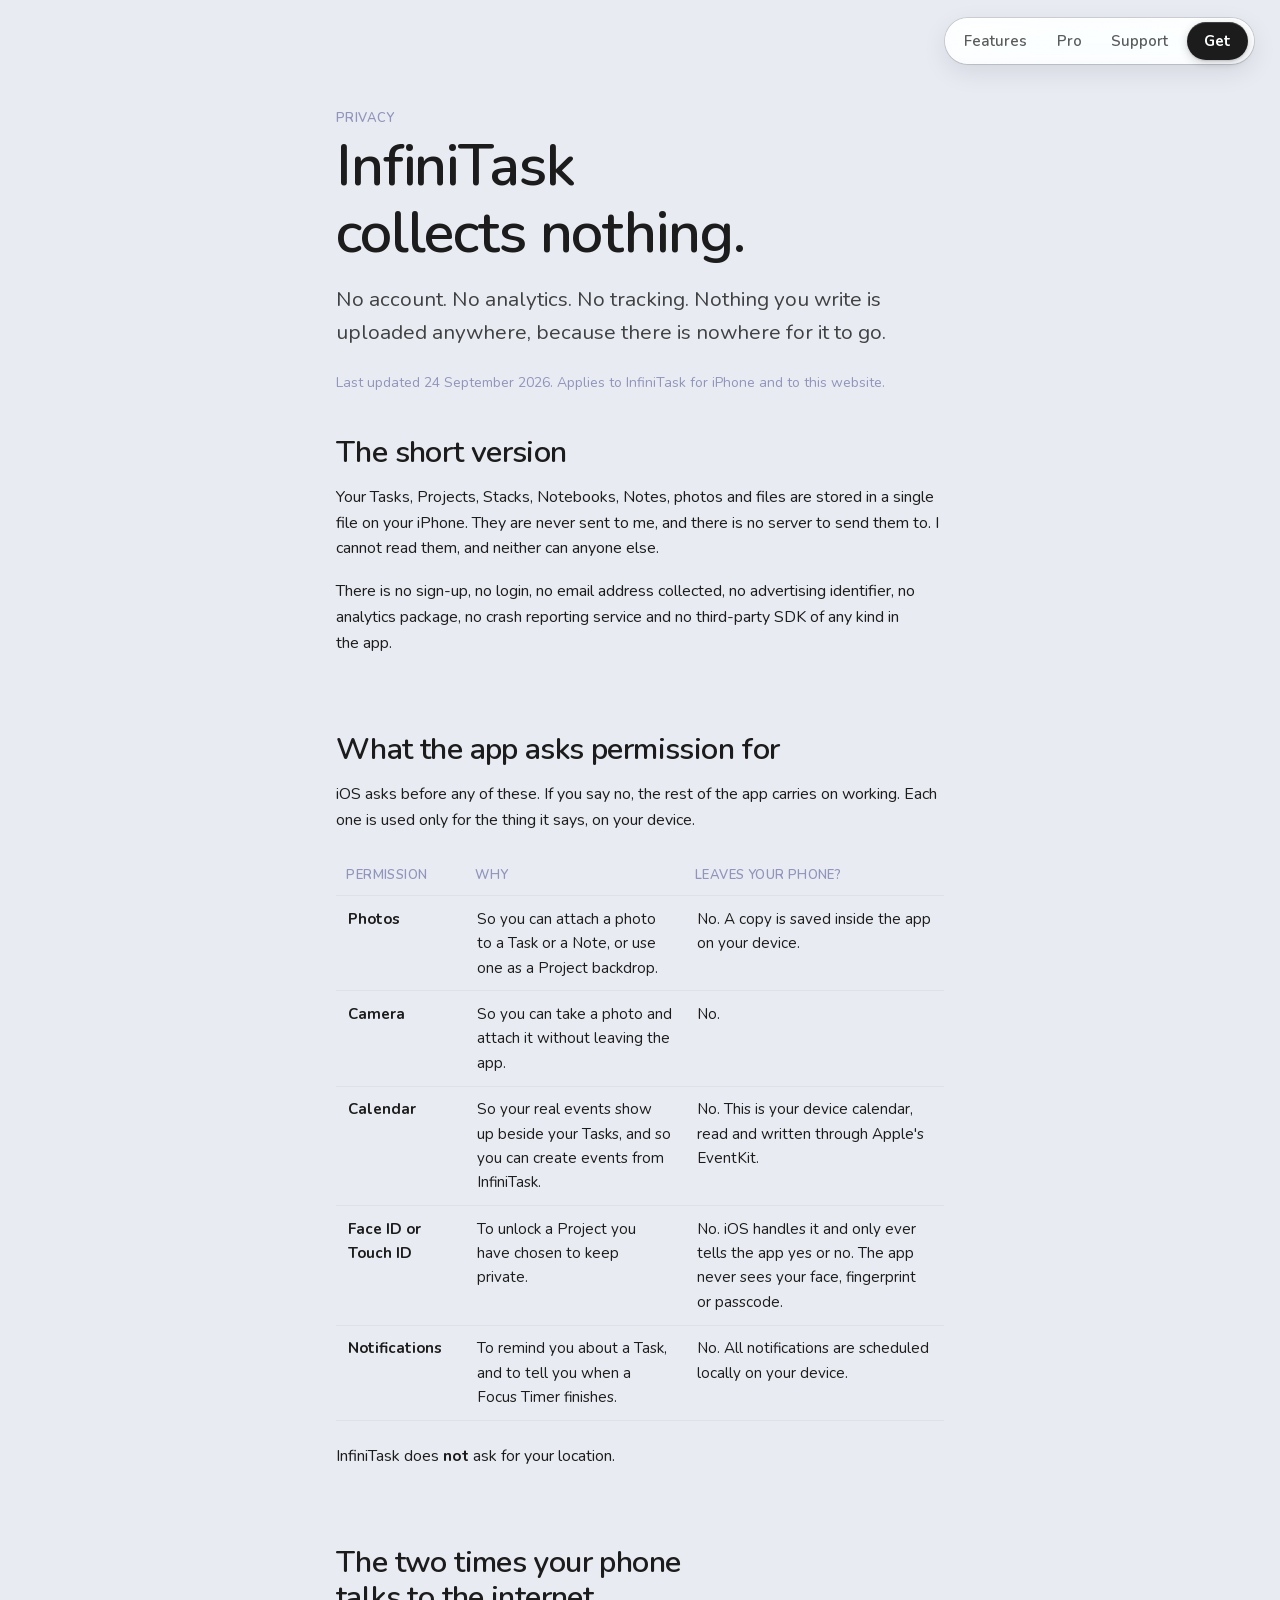
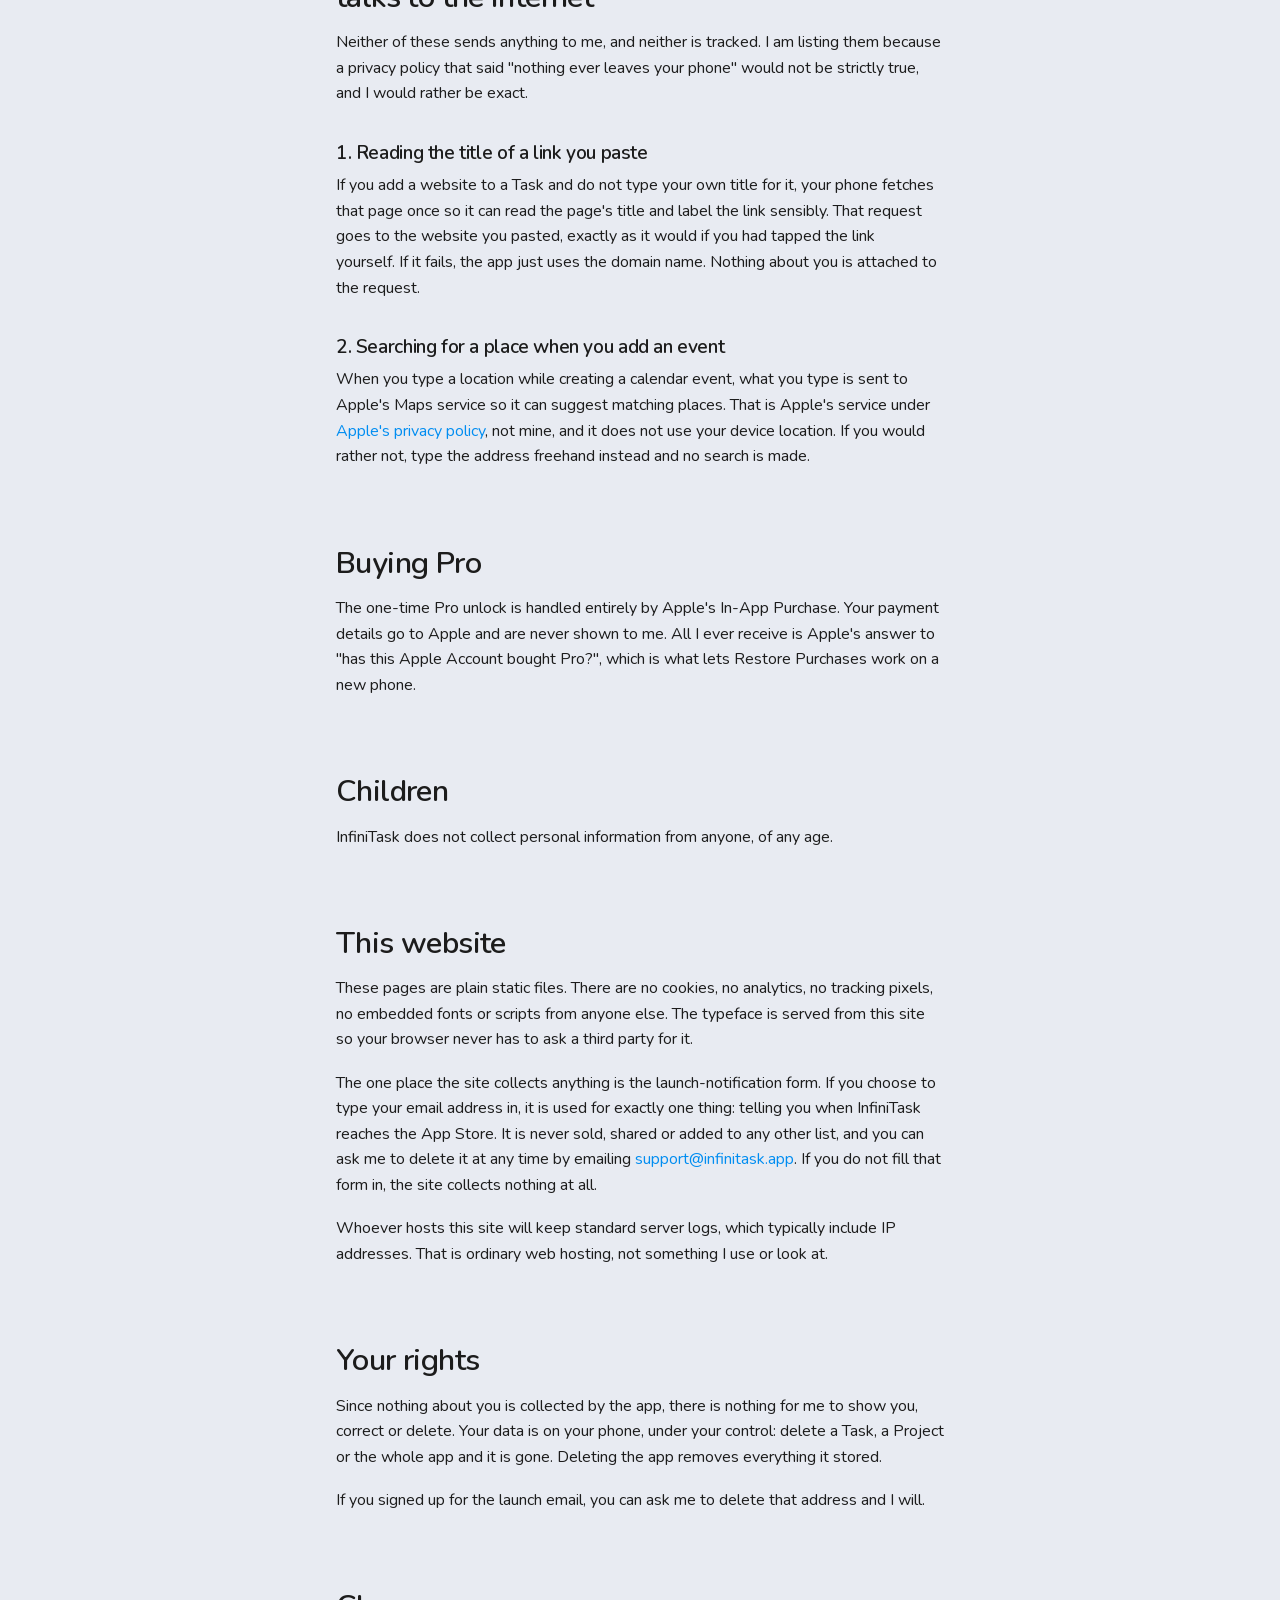
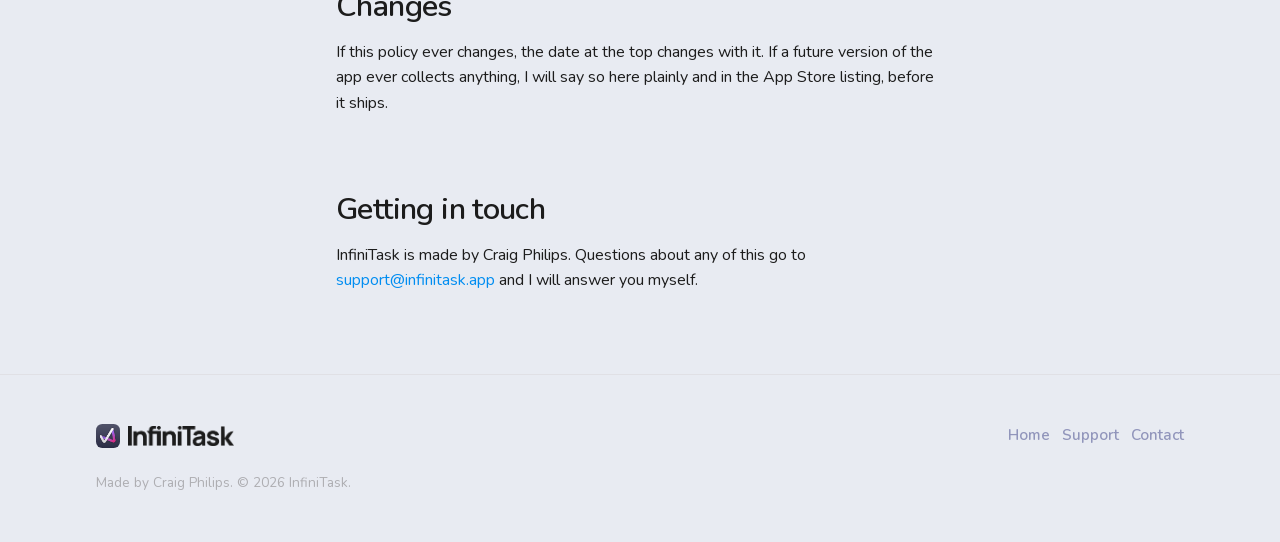
==== privacy.html @ 2109e143 "Feature phones: fire the entrance on the phone, not the row Craig reported Triage and Write not anim" ====
<!DOCTYPE html>
<html lang="en-GB">
<head>
<meta charset="utf-8">
<meta name="viewport" content="width=device-width, initial-scale=1">
<title>InfiniTask Privacy Policy</title>
<meta name="description" content="InfiniTask collects nothing. No account, no analytics, no tracking. Everything you write stays on your device.">
<link rel="icon" href="img/icon/favicon-32.png" sizes="32x32">
<link rel="apple-touch-icon" href="img/icon/apple-touch-icon.png">
<meta name="theme-color" content="#9A61ED">
<script>document.documentElement.className += ' js';</script>
<link rel="stylesheet" href="css/site.css?v=20260929195133">
</head>
<body>

<div class="veil" aria-hidden="true"><i></i><i></i><i></i><i></i><i></i><i></i></div>

<header class="nav" id="nav">
  <nav class="nav__links nav__pill" aria-label="Main">
    <a href="index.html#features">Features</a>
    <a href="index.html#pro">Pro</a>
    <a href="support.html">Support</a>
      <a class="nav__cta" href="index.html#get">Get</a>
  </nav>
</header>

<main>
  <section class="page-head">
    <div class="wrap wrap--reading">
      <p class="section-label">Privacy</p>
      <h1>InfiniTask collects nothing.</h1>
      <p class="lede">No account. No analytics. No tracking. Nothing you write is uploaded anywhere, because there is nowhere for it to go.</p>
      <p class="muted small">Last updated 24 September 2026. Applies to InfiniTask for iPhone and to this website.</p>
    </div>
  </section>

  <section class="wrap wrap--reading prose" style="padding-bottom:5rem;">

    <h2>The short version</h2>
    <p>Your Tasks, Projects, Stacks, Notebooks, Notes, photos and files are stored in a single file on your iPhone. They are never sent to me, and there is no server to send them to. I cannot read them, and neither can anyone else.</p>
    <p>There is no sign-up, no login, no email address collected, no advertising identifier, no analytics package, no crash reporting service and no third-party SDK of any kind in the app.</p>

    <h2>What the app asks permission for</h2>
    <p>iOS asks before any of these. If you say no, the rest of the app carries on working. Each one is used only for the thing it says, on your device.</p>

    <table>
      <thead>
        <tr><th scope="col">Permission</th><th scope="col">Why</th><th scope="col">Leaves your phone?</th></tr>
      </thead>
      <tbody>
        <tr>
          <td><strong>Photos</strong></td>
          <td>So you can attach a photo to a Task or a Note, or use one as a Project backdrop.</td>
          <td>No. A copy is saved inside the app on your device.</td>
        </tr>
        <tr>
          <td><strong>Camera</strong></td>
          <td>So you can take a photo and attach it without leaving the app.</td>
          <td>No.</td>
        </tr>
        <tr>
          <td><strong>Calendar</strong></td>
          <td>So your real events show up beside your Tasks, and so you can create events from InfiniTask.</td>
          <td>No. This is your device calendar, read and written through Apple's EventKit.</td>
        </tr>
        <tr>
          <td><strong>Face ID or Touch ID</strong></td>
          <td>To unlock a Project you have chosen to keep private.</td>
          <td>No. iOS handles it and only ever tells the app yes or no. The app never sees your face, fingerprint or passcode.</td>
        </tr>
        <tr>
          <td><strong>Notifications</strong></td>
          <td>To remind you about a Task, and to tell you when a Focus Timer finishes.</td>
          <td>No. All notifications are scheduled locally on your device.</td>
        </tr>
      </tbody>
    </table>

    <p>InfiniTask does <strong>not</strong> ask for your location.</p>

    <h2>The two times your phone talks to the internet</h2>
    <p>Neither of these sends anything to me, and neither is tracked. I am listing them because a privacy policy that said "nothing ever leaves your phone" would not be strictly true, and I would rather be exact.</p>

    <h3>1. Reading the title of a link you paste</h3>
    <p>If you add a website to a Task and do not type your own title for it, your phone fetches that page once so it can read the page's title and label the link sensibly. That request goes to the website you pasted, exactly as it would if you had tapped the link yourself. If it fails, the app just uses the domain name. Nothing about you is attached to the request.</p>

    <h3>2. Searching for a place when you add an event</h3>
    <p>When you type a location while creating a calendar event, what you type is sent to Apple's Maps service so it can suggest matching places. That is Apple's service under <a href="https://www.apple.com/legal/privacy/" rel="noopener">Apple's privacy policy</a>, not mine, and it does not use your device location. If you would rather not, type the address freehand instead and no search is made.</p>

    <h2>Buying Pro</h2>
    <p>The one-time Pro unlock is handled entirely by Apple's In-App Purchase. Your payment details go to Apple and are never shown to me. All I ever receive is Apple's answer to "has this Apple Account bought Pro?", which is what lets Restore Purchases work on a new phone.</p>

    <h2>Children</h2>
    <p>InfiniTask does not collect personal information from anyone, of any age.</p>

    <h2>This website</h2>
    <p>These pages are plain static files. There are no cookies, no analytics, no tracking pixels, no embedded fonts or scripts from anyone else. The typeface is served from this site so your browser never has to ask a third party for it.</p>
    <p>The one place the site collects anything is the launch-notification form. If you choose to type your email address in, it is used for exactly one thing: telling you when InfiniTask reaches the App Store. It is never sold, shared or added to any other list, and you can ask me to delete it at any time by emailing <a href="mailto:support@infinitask.app">support@infinitask.app</a>. If you do not fill that form in, the site collects nothing at all.</p>
    <p>Whoever hosts this site will keep standard server logs, which typically include IP addresses. That is ordinary web hosting, not something I use or look at.</p>

    <h2>Your rights</h2>
    <p>Since nothing about you is collected by the app, there is nothing for me to show you, correct or delete. Your data is on your phone, under your control: delete a Task, a Project or the whole app and it is gone. Deleting the app removes everything it stored.</p>
    <p>If you signed up for the launch email, you can ask me to delete that address and I will.</p>

    <h2>Changes</h2>
    <p>If this policy ever changes, the date at the top changes with it. If a future version of the app ever collects anything, I will say so here plainly and in the App Store listing, before it ships.</p>

    <h2>Getting in touch</h2>
    <p>InfiniTask is made by Craig Philips. Questions about any of this go to <a href="mailto:support@infinitask.app">support@infinitask.app</a> and I will answer you myself.</p>

  </section>
</main>

<footer class="footer">
  <div class="wrap wrap--wide">
    <div class="footer__row">
      <span class="footer__brand">
        <img src="img/icon/apple-touch-icon.png" alt="" width="180" height="180">
        <span>InfiniTask</span>
      </span>
      <nav aria-label="Footer">
        <a href="index.html">Home</a> &nbsp;
        <a href="support.html">Support</a> &nbsp;
        <a href="mailto:support@infinitask.app">Contact</a>
      </nav>
    </div>
    <p class="footer__legal">Made by Craig Philips. &copy; <span id="year">2026</span> InfiniTask.</p>
  </div>
</footer>

<script src="js/site.js?v=20260929195133"></script>
</body>
</html>
---- css/site.css ----
/* ==========================================================================
   InfiniTask — site stylesheet
   Tokens ported from Xcode Project InfiniTask/InfiniTask/Theme.swift.
   Do not invent values here; if the app changes, change Theme.swift first.
   ========================================================================== */

/* -------------------------------------------------- font
   Every style in the app is SF Rounded. `ui-rounded` resolves to SF Pro
   Rounded on Apple hardware (most of the audience). Nunito is the
   self-hosted fallback for Windows and Android, so the site makes no
   third-party requests at runtime. */
@font-face {
  font-family: 'Nunito';
  src: url('../fonts/nunito-latin-var.woff2') format('woff2-variations');
  font-weight: 400 800;
  font-style: normal;
  font-display: swap;
}

:root {
  --font: ui-rounded, 'SF Pro Rounded', 'Nunito', -apple-system,
          BlinkMacSystemFont, 'Segoe UI', Roboto, sans-serif;

  /* --- adaptive surfaces (Assets.xcassets *.colorset) --- */
  --app-bg: #E8EBF2;
  --card-bg: #FEFFFF;
  --card-bg-2: #F2F4F8;
  --divider: #E0E0E5;
  --text-1: #1C1C1C;
  --text-2: #9195BB;
  --text-3: #AEAEB2;
  --section-header: #6B6E8A;
  --card-grad-a: #FFFFFF;
  --card-grad-b: #FAFAFA;
  --card-stroke: rgba(0, 0, 0, .05);
  --card-stroke-solid: #FFFFFF;        /* cardSurface() light stroke */

  /* --- fixed accents (Theme.swift 88-101) --- */
  --purple: #9A61ED;
  --purple-dark: #534AB7;
  --blue: #008DF1;
  --folder-blue-top: #10D3FE;      /* FolderColor.blue gradientTop */
  --folder-blue-bottom: #008DF1;   /* FolderColor.blue gradientBottom */
  --sky-blue: #1696F1;             /* top of the Capture sky fade */
  --teal: #1D9E75;
  --coral: #FF0060;
  --pink: #D4537E;
  --subheader: #6B6E8A;
  --imp-high: #E5484D;
  --imp-med: #E8A33D;

  /* --- folder palette: DISPLAY names, not enum cases --- */
  --manilla-a: #F9E1AA;  --manilla-b: #EAB578;
  --blue-a:    #10D3FE;  --blue-b:    #008DF1;
  --green-a:   #00D4B8;  --green-b:   #01BABA;
  --teal-a:    #41E9F4;  --teal-b:    #00CDDF;
  --purple-a:  #BD74FF;  --purple-b:  #9A61ED;
  --lavender-a:#9C8EFF;  --lavender-b:#675AE2;
  --pink-a:    #F371C5;  --pink-b:    #D05EA8;
  --forest-a:  #5FB87E;  --forest-b:  #2F7A4C;
  --orange-a:  #FFBC82;  --orange-b:  #F08121;

  /* --- shape (AppRadius / AppShadow) --- */
  --r-card: 20px;
  --r-button: 20px;
  --r-small: 8px;
  --r-large: 32px;
  --shadow-card: 0 4px 12px rgba(0, 0, 0, .06);
  --shadow-card-hover: 0 10px 24px rgba(14, 16, 30, .14);
  --shadow-btn: 0 4px 8px rgba(0, 0, 0, .12);
  --shadow-lift: 0 18px 50px rgba(28, 28, 28, .16);
  /* device drop shadow: light from the top-left, so it falls down and right.
     Three layers — contact, mid, ambient — so it reads soft rather than muddy. */
  --shadow-device:
    1px 2px 4px rgba(14, 16, 30, .09),
    3px 8px 18px rgba(14, 16, 30, .11),
    8px 26px 48px rgba(14, 16, 30, .15),
    14px 44px 80px rgba(14, 16, 30, .10);

  /* --- layout (AppLayout) --- */
  --reading: 640px;
  --grid: 960px;
  --wide: 1120px;
  --gutter: 16px;
  --seg-track: #DADDE7;   /* segmented pill, deselected fill (Theme.swift) */
  --glass-tint: #FFFFFF;      /* the pane itself */
  --glass-rim:  #FFFFFF;      /* specular edge */
  --glass-glow: #FFFFFF;      /* light caught inside */
  --glass-keyline: rgba(14, 16, 31, 0.12); /* the dark hairline outside the rim */
  --glass-bright: 1.08;
  --nav-pill-h: 46px;   /* both nav pills share this */
  --nav-h: 52px;   /* measured: nav mark 28px + .7rem padding block */
  --band: clamp(64px, 9vw, 116px);
}

/* Dark: applied by system preference, unless the page forces light. */
@media (prefers-color-scheme: dark) {
  :root:not([data-theme='light']) {
    --app-bg: #1E2030;
    --seg-track: #191B26;
    --card-bg: #282B40;
    --card-bg-2: #2E3148;
    --divider: #383B54;
    --text-1: #F0F0F5;
    --text-2: #9195BB;
    --text-3: #6B6D88;
    --section-header: #8487A8;
    --card-grad-a: #3C3F58;
    --card-grad-b: #292B40;
    --card-stroke: rgba(255, 255, 255, .07);
    --card-stroke-solid: rgba(255, 255, 255, .12);   /* subtle in dark; white would glare */
    --shadow-card: none;
    --shadow-card-hover: 0 10px 24px rgba(0, 0, 0, .45);
  --glass-tint: #454A63;
  --glass-rim:  #FFFFFF;
  --glass-glow: #FFFFFF;
  --glass-keyline: rgba(0, 0, 0, .42);
  --glass-bright: 1.15;
    --glass-tint: #454A63;
    --glass-rim:  #FFFFFF;
    --glass-glow: #FFFFFF;
    --glass-keyline: rgba(0, 0, 0, .42);
    --glass-bright: 1.15;
    --shadow-lift: 0 18px 50px rgba(0, 0, 0, .45);
    --shadow-device:
      1px 2px 4px rgba(0, 0, 0, .34),
      3px 8px 18px rgba(0, 0, 0, .34),
      8px 26px 48px rgba(0, 0, 0, .40),
      14px 44px 80px rgba(0, 0, 0, .28);
  }
}
:root[data-theme='dark'] {
  --app-bg: #1E2030;
  --seg-track: #191B26;
  --card-bg: #282B40;
  --card-bg-2: #2E3148;
  --divider: #383B54;
  --text-1: #F0F0F5;
  --text-2: #9195BB;
  --text-3: #6B6D88;
  --section-header: #8487A8;
  --card-grad-a: #3C3F58;
  --card-grad-b: #292B40;
  --card-stroke: rgba(255, 255, 255, .07);
  --card-stroke-solid: rgba(255, 255, 255, .12);   /* subtle in dark; white would glare */
  --shadow-card: none;
  --shadow-card-hover: 0 10px 24px rgba(0, 0, 0, .45);
  --shadow-lift: 0 18px 50px rgba(0, 0, 0, .45);
  --shadow-device:
    1px 2px 4px rgba(0, 0, 0, .34),
    3px 8px 18px rgba(0, 0, 0, .34),
    8px 26px 48px rgba(0, 0, 0, .40),
    14px 44px 80px rgba(0, 0, 0, .28);
}

/* -------------------------------------------------- base */
*, *::before, *::after { box-sizing: border-box; }

html { -webkit-text-size-adjust: 100%; scroll-behavior: smooth; }
@media (prefers-reduced-motion: reduce) {
  html { scroll-behavior: auto; }
  *, *::before, *::after { animation: none !important; transition: none !important; }
}

body {
  margin: 0;
  font-family: var(--font);
  font-size: 1rem;
  line-height: 1.6;
  color: var(--text-1);
  background: var(--app-bg);
  -webkit-font-smoothing: antialiased;
  overflow-x: hidden;
}

img { max-width: 100%; height: auto; display: block; }
a { color: var(--blue); text-decoration: none; }
a:hover { text-decoration: underline; }
:focus-visible { outline: 3px solid var(--blue); outline-offset: 3px; border-radius: 6px; }

h1, h2, h3, h4 {
  margin: 0 0 .5em; line-height: 1.15; letter-spacing: -.02em;
  text-wrap: balance;          /* stops a single word orphaning on the last line */
}
p, li { text-wrap: pretty; }   /* same idea, lighter touch, for prose */
h1 { font-size: clamp(2.1rem, 6vw, 3.6rem); font-weight: 600; }
h2 { font-size: clamp(1.9rem, 4.6vw, 2.9rem); font-weight: 600; }
h3 { font-size: clamp(1.5rem, 3.3vw, 2.25rem); font-weight: 600; }   /* caps at 36px ~1090px vw */
h4 { font-size: 1.0625rem; font-weight: 600; }
p  { margin: 0 0 1.1em; }
p:last-child { margin-bottom: 0; }

.lede { font-size: clamp(1.05rem, 2.1vw, 1.3rem); color: var(--text-1); opacity: .82; }
.muted { color: var(--text-2); }
.small { font-size: .875rem; }

/* .sectionHeaderText() — 13pt semibold, 0.4 kerning, uppercase */
.section-label {
  font-size: .8125rem;
  font-weight: 600;
  letter-spacing: .4px;
  text-transform: uppercase;
  color: var(--text-2);
  margin: 0 0 .35em;
}

.wrap { width: 100%; max-width: var(--grid); margin-inline: auto; padding-inline: var(--gutter); }
.wrap--reading { max-width: var(--reading); }
.wrap--wide { max-width: var(--wide); }
.center { text-align: center; }

.band { padding-block: var(--band); }
.band--tint { background: var(--card-bg-2); }
/* The bridge: the hero ends on #6858E6 and the Capture sky opens on #1696F1,
   so this band runs one into the other instead of dropping the page back to
   grey between two saturated sections. Both ends are within 3/255 of their
   neighbours, so neither seam is visible.
   Text is white and at full strength here. .lede carries opacity .82 by
   default, which is fine on the page ground and quietly eats the contrast on
   a saturated one. */
.band--bridge {
  /* The band already carries a big top padding to clear the hero's phones, so
     the copy sits low in the band and white on #1396F1 is only 3.15:1, under
     AA for body text. The answer is not a pile of empty padding below it,
     which just made a 400px hole between the two headings. The blue is pushed
     down the ramp instead, so the copy keeps its dark purple and the band can
     be short. */
  padding-bottom: clamp(6.5rem, 9vw, 7.5rem);   /* floor 104px, see below */
  /* The hero's showcase carries a negative bottom margin that collapses out of
     the hero, so the hero's own background paints over this band's top 140 to
     260px depending on viewport. The first 44% is therefore held flat at the
     hero's exact final colour: whatever the overhang turns out to be, the
     hero's last pixel meets an identical one and there is no step. Both ends
     are taken from the neighbours rather than typed in, so neither seam can
     drift if either section is retuned. Craig's #6957E5 and #1396F1 are within
     3/255 of these.
     The hold is a bigger FRACTION of a shorter band, which is why it went from
     38% to 44%: 260px of overhang is 39% of this band against 30% of the old
     one. */
  background: linear-gradient(to bottom,
    #6858E6 0%,                 /* the hero's last gradient stop, exactly */
    #6858E6 44%,                /* still behind the overhang at its deepest */
    /* Anchored to the bottom, not to a percentage of the band. The copy always
       ends well clear of the band's foot (the padding floor is 104px), and the
       blue always starts 64px above it, so the copy clears the fast part of
       the ramp by at least 24px at EVERY size. A percentage cannot promise
       that: it drifts with the band's height, and on a short band it put the
       lede at 4.38:1, under AA. */
    #4F6AE9 calc(100% - 64px),
    var(--sky-blue) 100%);      /* the Capture sky's first stop, exactly */
  color: #fff;
}
.band--bridge h2,
.band--bridge .lede { color: #fff; opacity: 1; }
/* Full white, not the usual dimmed label: at 13px it needs the whole 4.5:1
   and the .82 alpha alone dropped it to 3.76. */
.band--bridge .section-label { color: #fff; }
.band--edge { border-block: 1px solid var(--divider); }

/* -------------------------------------------------- nav
   A floating split nav: a transparent fixed rail holding two pills, brand on
   the left and links on the right. The rail ignores pointer events so it never
   blocks the page behind it; the pills take them back. */
.nav {
  position: fixed;
  top: clamp(10px, 1.6vw, 18px);
  left: 0; right: 0;
  z-index: 200;
  display: flex; align-items: center; justify-content: flex-end;
  gap: .75rem;
  padding-inline: clamp(12px, 3vw, 26px);
  pointer-events: none;
}
.nav > * { pointer-events: auto; }

/* Liquid Glass, approximated.

   The thing that separates glass from frosting is REFRACTION, not blur. A
   thick pane bends light most where it curves, at the rim, and barely at all
   through the flat middle. Frosting blurs evenly and reads as plastic.

   Craig found a WebGL shader that does this properly, by displacing a texture
   through a rounded-box lens. It cannot drive this pill: the shader owns its
   texture, and the nav sits over live scrolling page content that no browser
   will hand to WebGL per frame. backdrop-filter: url(#displacement) would do
   real refraction, but Safari parses the syntax and then applies nothing, so
   it cannot even be feature-detected, and Safari is where this gets judged.

   So the lensing is faked the way the scroll veil fakes progressive blur: the
   pane carries a light blur, and a second masked layer stacks more blur on top
   of it in a ring hugging the rim. Cumulative, because a backdrop-filter on a
   child filters what the parent already filtered. The middle stays legible,
   the edge goes soft and bright, and the eye reads thickness.

   Five layers in total:
   1. a light backdrop blur + saturation through the middle, so colour behind
      bleeds through richer and stays READABLE, which heavy frosting kills
   2. a faint top-down tint, because real glass is not uniformly transparent
   3. the edge lens: extra blur and brightness masked to a ring at the rim
   4. a SPECULAR RIM, bright along the top edge, dimmer at the bottom
   5. an inner glow, as if light were caught inside the pane
   The rim is a gradient border, which CSS cannot do directly, so it is a
   masked pseudo-element ring. */
.nav__pill {
  position: relative;
  min-height: var(--nav-pill-h);
  box-sizing: border-box;
  background:
    /* two soft blooms caught in the upper curve, where the rim peaks */
    radial-gradient(58% 150% at 16% -18%,
      color-mix(in srgb, var(--glass-rim) 34%, transparent),
      transparent 68%),
    radial-gradient(40% 130% at 86% -14%,
      color-mix(in srgb, var(--glass-rim) 26%, transparent),
      transparent 70%),
    linear-gradient(to bottom,
      color-mix(in srgb, var(--glass-tint) 62%, transparent),
      color-mix(in srgb, var(--glass-tint) 40%, transparent));
  /* Deliberately lighter than it was. 18px frosted the pane flat; glass this
     thick should still let you read what is behind it. */
  backdrop-filter: blur(7px) saturate(190%) brightness(var(--glass-bright));
  -webkit-backdrop-filter: blur(7px) saturate(190%) brightness(var(--glass-bright));
  border: 0;
  box-shadow:
    /* the keyline sits OUTSIDE the border box, so it lands outside the bright
       rim: dark line, then bright rim, then pane, which is the order measured
       off Craig's reference (bg 167 -> keyline 95 -> rim 239 -> pane 221). */
    0 0 0 1px var(--glass-keyline),
    inset 0 0 18px color-mix(in srgb, var(--glass-glow) 14%, transparent),
    0 1px 2px rgba(14, 16, 30, .05),
    0 8px 26px rgba(14, 16, 30, .09);
}

/* the edge lens — the refraction stand-in.
   farthest-side keeps the ellipse inscribed in the box, so on a wide pill it
   follows the shape instead of pinching into a circle. The blur here lands ON
   TOP of the pane's own, so the rim ends up at roughly 22px against 7px in the
   middle: a gradient of thickness across the pane, which is what a lens is. */
.nav__pill::after {
  content: '';
  position: absolute; inset: 0;
  border-radius: inherit;
  backdrop-filter: blur(15px) brightness(1.06) saturate(120%);
  -webkit-backdrop-filter: blur(15px) brightness(1.06) saturate(120%);
  -webkit-mask: radial-gradient(farthest-side at 50% 50%,
    rgba(0, 0, 0, 0) 42%, rgba(0, 0, 0, .55) 74%, #000 100%);
          mask: radial-gradient(farthest-side at 50% 50%,
    rgba(0, 0, 0, 0) 42%, rgba(0, 0, 0, .55) 74%, #000 100%);
  pointer-events: none;
}

/* Anything inside a glass pill has to clear the same two layers. */
.nav__pill > * { position: relative; z-index: 2; }

/* the specular rim, above the lens layer */
.nav__pill::before {
  content: '';
  position: absolute; inset: 0; z-index: 1;
  border-radius: inherit;
  padding: 1px;
  /* Conic, not linear, because the light does not run corner to corner: it
     peaks on the two UPPER SHOULDERS and bounces again along the bottom.
     Sampled off Craig's reference against a 216 interior, the rim reads 253 at
     both upper shoulders, 239 top and bottom centre, and 208 on the lower
     flanks. The peaks sit near 75 and 285 degrees rather than the reference's
     69 and 291, because this pill is wider and a wider pill pushes its
     shoulders toward the horizontal. */
  background: conic-gradient(from 0deg at 50% 50%,
    color-mix(in srgb, var(--glass-rim) 58%, transparent) 0deg,
    color-mix(in srgb, var(--glass-rim) 95%, transparent) 75deg,
    color-mix(in srgb, var(--glass-rim) 22%, transparent) 95deg,
    color-mix(in srgb, var(--glass-rim) 12%, transparent) 130deg,
    color-mix(in srgb, var(--glass-rim) 58%, transparent) 180deg,
    color-mix(in srgb, var(--glass-rim) 12%, transparent) 230deg,
    color-mix(in srgb, var(--glass-rim) 24%, transparent) 265deg,
    color-mix(in srgb, var(--glass-rim) 95%, transparent) 285deg,
    color-mix(in srgb, var(--glass-rim) 58%, transparent) 360deg);
  -webkit-mask: linear-gradient(#000 0 0) content-box, linear-gradient(#000 0 0);
          mask: linear-gradient(#000 0 0) content-box, linear-gradient(#000 0 0);
  -webkit-mask-composite: xor;
          mask-composite: exclude;
  pointer-events: none;
}
@supports not ((-webkit-mask-composite: xor) or (mask-composite: exclude)) {
  .nav__pill { border: 1px solid color-mix(in srgb, var(--glass-rim) 55%, transparent); }
  .nav__pill::before { display: none; }
}

.nav__home {
  display: flex; align-items: center; gap: .5rem;
  padding: 0 16px 0 8px;
  border-radius: 999px;                /* same shape and height as the links pill */
  text-decoration: none;
}
.nav__home:hover { text-decoration: none; }
.nav__mark { width: 30px; height: 30px; border-radius: 26%; }

/* The wordmark asset is flat white with an alpha channel, so it is used as a
   CSS mask and painted with currentColor. Text stays in the markup for screen
   readers, copy-paste, and as the fallback where masks are unsupported. */
.nav__word { font-size: 1.05rem; font-weight: 800; letter-spacing: -.02em; color: var(--text-1); }
@supports ((-webkit-mask-image: url('')) or (mask-image: url(''))) {
  .nav__word {
    display: block;
    width: 108px; height: 20px;        /* asset is 900x170, ratio 5.29:1 */
    text-indent: -200vw; overflow: hidden; white-space: nowrap;
    background-color: currentColor;
    -webkit-mask: url('../img/logo/wordmark-white.png') no-repeat center / contain;
          mask: url('../img/logo/wordmark-white.png') no-repeat center / contain;
  }
}

.nav__links {
  display: flex; align-items: center; gap: 2px;
  padding: 0 6px;
  border-radius: 999px;                /* links pill is fully rounded */
}
.nav__links a {
  /* above the pane's lens and rim layers, both of which are positioned and
     would otherwise paint over in-flow text */
  position: relative; z-index: 2;
  padding: .42rem .85rem;
  border-radius: 999px;
  font-weight: 600; font-size: .9375rem;
  color: var(--text-1); opacity: .72;
  transition: background .18s ease, opacity .18s ease, color .18s ease;
}
.nav__links a:hover {
  opacity: 1; text-decoration: none;
  background: color-mix(in srgb, var(--text-1) 7%, transparent);
}
.nav__links a[aria-current='page'] {
  opacity: 1; color: var(--blue);
  background: color-mix(in srgb, var(--blue) 11%, transparent);
}

/* Inverts with the theme: near-black on light, near-white on dark. Uses the
   existing text/surface tokens, so it flips automatically and always sits at
   maximum contrast against whatever the glass is sitting on. */
.nav__links .nav__cta {
  margin-left: 4px;
  padding: .42rem 1.05rem;
  background: var(--text-1);
  color: var(--card-bg);
  opacity: 1;
  font-weight: 700;
  box-shadow:
    inset 0 1px 0 rgba(255, 255, 255, .16),
    0 1px 2px rgba(14, 16, 30, .16),
    0 3px 10px rgba(14, 16, 30, .18);
  transition: background-color .18s ease, color .18s ease, transform .18s cubic-bezier(.2,.7,.3,1);
}
/* Hover just inverts it, and nothing else moves. The two tokens swap, so it
   flips with the theme the same way the resting state does: white to black on
   dark, black to white on light, label following either way. */
.nav__links .nav__cta:hover {
  background: var(--card-bg);
  color: var(--text-1);
}
.nav__links .nav__cta:active { transform: scale(.97); }

/* The pinned icon sits centred at the top, so on anything but a wide window it
   collides with the links pill. A fixed breakpoint is the wrong tool here: the
   pill's width depends on its text, which moves with font size and zoom. JS
   measures the real gap and sets .nav--bottom, which drops the pill to the
   bottom of the screen, where it is closer to thumbs anyway.
   The media query is the no-JS fallback. */
.nav--bottom {
  top: auto;
  bottom: calc(12px + env(safe-area-inset-bottom, 0px));
  justify-content: center;
}
body.has-bottom-nav {
  padding-bottom: calc(var(--nav-pill-h) + 34px + env(safe-area-inset-bottom, 0px));
}
@media (max-width: 780px) {
  html:not(.js) .nav {
    top: auto;
    bottom: calc(12px + env(safe-area-inset-bottom, 0px));
    justify-content: center;
  }
  html:not(.js) body { padding-bottom: calc(var(--nav-pill-h) + 34px); }
}

@media (max-width: 460px) {
  :root { --nav-pill-h: 42px; }
  .nav { gap: .5rem; padding-inline: 10px; }
  .nav__links { padding: 0 5px; }
  .nav__links a { padding: .38rem .6rem; font-size: .8125rem; }
  .nav__links .nav__cta { padding: .38rem .8rem; margin-left: 2px; }
}

/* -------------------------------------------------- scroll veil
   The iOS scroll edge effect: content passing under the pinned icon and the
   links pill blurs and fades away instead of colliding with them.

   Six stacked layers, each blurred a little harder and masked to a band a
   little higher up. That is the only way to fake a progressive blur in CSS:
   one backdrop-filter can do exactly one radius, and masking a single layer
   just cuts the blur off with a visible edge. Because the layers are siblings
   in one stacking context, each one samples the blurred output of the ones
   below it, so the blur accumulates towards the top.

   ============ EVERY KNOB IS IN THIS BLOCK ============
   Nothing below it needs touching to retune the effect. Add ?tune to the URL
   for live sliders. */
@property --veil-scrim {
  syntax: '<color>'; inherits: true; initial-value: #E8EBF2;
}
:root {
  --veil-h: 120px;             /* how far down the page the effect reaches */
  --veil-blur: 10px;           /* blur at the very top edge, in effect */
  --veil-scrim-alpha: .38;     /* how solid the fade is at the top edge, 0-1 */
  --veil-scrim-stop: 38%;      /* how far down the fade has gone completely */

  /* A second, darker fade over the top edge only. The blur alone leaves a hard
     line where it starts, and over a bright background the scrim reads as a
     pale wash. This sits on top of both and softens the edge back down. */
  --veil-shade: #1E2030;       /* on-palette: the dark app background */
  --veil-shade-alpha: .12;     /* strength at the very top edge, 0-1 */
  --veil-shade-stop: 40%;      /* how far down it has gone completely */
  --veil-start: 65px;          /* scroll position where it starts to appear */
  --veil-ramp: 180px;          /* further scrolling until it is fully on */

  --veil-scrim: var(--app-bg); /* what content fades towards. JS retargets this
                                  per section, see data-veil in the markup. */
  --veil: 0;                   /* 0-1 fade, written by JS. Not for hand-editing. */
}

.veil {
  position: fixed; inset: 0 0 auto 0;
  height: var(--veil-h);
  z-index: 190;                /* under the pill (200) and the icon (210), so
                                  both stay crisp on top of the blur */
  pointer-events: none;
  opacity: var(--veil);
  display: none;               /* six backdrop-filters are not free. JS only
                                  switches them on once they are needed. */
}
.veil.is-on { display: block; }

.veil > i { position: absolute; inset: 0; display: block; }

/* Layer blur. Gaussian blurs compose as the root of the sum of squares, so six
   equal layers read as about 2.45x one of them. Dividing by that keeps
   --veil-blur meaning roughly what it says at the top edge. */
.veil > i {
  -webkit-backdrop-filter: blur(calc(var(--veil-blur) / 2.45));
          backdrop-filter: blur(calc(var(--veil-blur) / 2.45));
}

/* Each mask starts hard at the top and dissolves lower down. The overlap
   between them is what stops you seeing six separate bands. */
.veil > i:nth-child(1) { -webkit-mask-image: linear-gradient(to bottom, #000 0%, #000 60%, transparent 100%); mask-image: linear-gradient(to bottom, #000 0%, #000 60%, transparent 100%); }
.veil > i:nth-child(2) { -webkit-mask-image: linear-gradient(to bottom, #000 0%, #000 48%, transparent  84%); mask-image: linear-gradient(to bottom, #000 0%, #000 48%, transparent  84%); }
.veil > i:nth-child(3) { -webkit-mask-image: linear-gradient(to bottom, #000 0%, #000 36%, transparent  68%); mask-image: linear-gradient(to bottom, #000 0%, #000 36%, transparent  68%); }
.veil > i:nth-child(4) { -webkit-mask-image: linear-gradient(to bottom, #000 0%, #000 24%, transparent  52%); mask-image: linear-gradient(to bottom, #000 0%, #000 24%, transparent  52%); }
.veil > i:nth-child(5) { -webkit-mask-image: linear-gradient(to bottom, #000 0%, #000 12%, transparent  36%); mask-image: linear-gradient(to bottom, #000 0%, #000 12%, transparent  36%); }
.veil > i:nth-child(6) { -webkit-mask-image: linear-gradient(to bottom, #000 0%, #000  0%, transparent  20%); mask-image: linear-gradient(to bottom, #000 0%, #000  0%, transparent  20%); }

/* The fade itself. Painted over the blur, in the colour of whatever section is
   currently passing underneath. */
.veil::after {
  content: ''; position: absolute; inset: 0; z-index: 1;
  background: linear-gradient(to bottom,
    color-mix(in srgb, var(--veil-scrim) calc(var(--veil-scrim-alpha) * 100%), transparent) 0%,
    transparent var(--veil-scrim-stop));
  transition: background .35s ease;   /* @property is what lets this animate */
}

/* The darker top edge, over everything else, and deliberately shorter than the
   scrim so it reads as a soft edge rather than a second wash. */
.veil::before {
  content: ''; position: absolute; inset: 0; z-index: 2;
  background: linear-gradient(to bottom,
    color-mix(in srgb, var(--veil-shade) calc(var(--veil-shade-alpha) * 100%), transparent) 0%,
    transparent var(--veil-shade-stop));
}

/* Someone who has asked for less transparency gets the fade without the blur. */
@media (prefers-reduced-transparency: reduce) {
  .veil > i { -webkit-backdrop-filter: none; backdrop-filter: none; }
}

/* -------------------------------------------------- buttons */
.btn {
  display: inline-flex; align-items: center; justify-content: center; gap: .5rem;
  padding: .85rem 1.6rem;
  border: 0; border-radius: var(--r-button);
  font: inherit; font-weight: 700; font-size: 1rem;
  cursor: pointer; text-decoration: none;
  box-shadow: var(--shadow-btn);
  transition: transform .15s ease, filter .15s ease;
}
.btn:hover { transform: translateY(-1px); filter: brightness(1.05); text-decoration: none; }
.btn:active { transform: translateY(0) scale(.98); filter: brightness(.98); }
.btn--primary { background: var(--blue); color: #fff; }
.btn--light { background: #fff; color: var(--purple-dark); }
.btn--ghost {
  background: rgba(255, 255, 255, .16); color: #fff;
  box-shadow: inset 0 0 0 1px rgba(255, 255, 255, .35);
}

/* -------------------------------------------------- hero */
.hero {
  position: relative;
  /* Sampled from Background-Colour2 in Assets.xcassets, the warm Pro card.
     Mostly vertical, with a golden lean to the top right, as in the artwork. */
  background:
    radial-gradient(120% 80% at 88% -6%, rgba(255, 214, 140, .85), transparent 58%),
    linear-gradient(172deg,
      #F9C275 0%,
      #F1A488 9%,
      #DA8CA8 16%,
      #9A66CC 26%,
      #7A5CDD 46%,
      #6A57E4 68%,
      #6858E6 100%);   /* same hues, deepened where the copy sits */
  color: #fff;
  padding-top: calc(var(--nav-h) + 12px);
  /* The showcase has to spill DOWNWARD into the band below, which is what the
     bridge gradient's flat hold is built around. But the fan's right-hand card
     swings past the viewport on a narrow screen and took the whole document
     with it: 143px of horizontal scroll at 414px wide.
     clip, not hidden. hidden on one axis forces the other to auto, which would
     kill the downward spill. clip leaves overflow-y visible.
     And it belongs HERE, not on body: overflow-x on body would make it a
     scroll container and break the position: sticky that pins the unfold. */
  overflow-x: clip;
  overflow-y: visible;
}
.hero__inner { position: relative; z-index: 2; padding-block: clamp(2.5rem, 7vw, 4.5rem) 0; text-align: center; }

/* ---------------- the morphing app icon
   One element does both jobs: the big logo in the hero, and the small
   back-to-top button pinned at the corner once you scroll. JS writes the
   geometry in pixels each frame, so nothing swaps and nothing jumps. */
.brand-slot { height: var(--brand-slot-h, 200px); }

.brand {
  position: fixed; top: 0; left: 0; z-index: 210;
  display: block; width: 1px; height: 1px;   /* JS sizes and places it */
  text-decoration: none;
  -webkit-tap-highlight-color: transparent;
}
.brand:hover { text-decoration: none; }
.brand__mark {
  position: absolute; top: 0; left: 0;
  max-width: none;               /* the global img rule would clamp it to the 1px parent */
  border-radius: 24%;
  box-shadow: 0 22px 50px rgba(30, 20, 70, .38);
  transition: box-shadow .3s ease;
}
@supports ((-webkit-mask-image: url('')) or (mask-image: url(''))) {
  }
/* once it is the corner button it needs to read against whatever is behind */
.brand.is-pinned .brand__mark { box-shadow: 0 2px 10px rgba(14, 16, 30, .22); }
/* Static wordmark above the headline. Deliberately not part of the morphing
   icon: it stays put and scrolls away with the rest of the hero. */
.hero__wordmark {
  display: block;
  margin: 72px auto clamp(1.1rem, 2.4vw, 1.6rem);   /* clear space under the icon */
  color: #fff; font-size: clamp(2rem, 7vw, 3rem); font-weight: 600;
  letter-spacing: -.02em; line-height: 1;
}
@supports ((-webkit-mask-image: url('')) or (mask-image: url(''))) {
  .hero__wordmark {
    width: clamp(180px, 31vw, 280px);
    aspect-ratio: 900 / 170;
    text-indent: -200vw; overflow: hidden; white-space: nowrap;
    background-color: currentColor;
    -webkit-mask: url('../img/logo/wordmark-white.png') no-repeat center / contain;
          mask: url('../img/logo/wordmark-white.png') no-repeat center / contain;
  }
}

.hero h1 { color: #fff; margin-bottom: .5em; }
.hero__lede {
  max-width: 36ch; margin: 0 auto 2rem;
  font-size: clamp(1.02rem, 2.1vw, 1.22rem); line-height: 1.55;
  color: #fff;
}

/* ---------------- CTA: Apple mark, label, chevron */
.cta {
  display: inline-flex; align-items: center; gap: .7rem;
  padding: .95rem 1.5rem .95rem 1.4rem;
  border-radius: 999px;
  background: #fff; color: var(--purple-dark);
  font-weight: 700; font-size: clamp(1rem, 1.7vw, 1.08rem);
  text-decoration: none;
  box-shadow: 0 2px 6px rgba(26, 12, 64, .16), 0 12px 30px rgba(26, 12, 64, .22);
  transition: transform .2s cubic-bezier(.2,.7,.3,1), box-shadow .2s ease;
}
.cta:hover {
  text-decoration: none; transform: translateY(-2px);
  box-shadow: 0 4px 10px rgba(26, 12, 64, .18), 0 18px 42px rgba(26, 12, 64, .3);
}
.cta:active { transform: translateY(0) scale(.99); }
.cta__apple { width: 17px; height: 21px; flex: none; }
.cta__chev  { width: 9px;  height: 15px; flex: none; opacity: .55; transition: transform .2s ease; }
.cta:hover .cta__chev { transform: translateX(3px); }

/* ---------------- four pillars */
.pillars {
  list-style: none; margin: clamp(2.25rem, 5vw, 3.25rem) auto 0; padding: 0;
  display: grid; gap: clamp(.6rem, 1.6vw, 1.1rem);
  grid-template-columns: repeat(4, 1fr);
  max-width: 660px;
}
.pillar { display: flex; flex-direction: column; align-items: center; gap: .7rem; }
.pillar__icon {
  display: grid; place-items: center;
  width: clamp(52px, 8vw, 62px); aspect-ratio: 1;
  border-radius: 30%;
  color: #fff;
  background: linear-gradient(to bottom, rgba(255,255,255,.26), rgba(255,255,255,.12));
  box-shadow:
    inset 0 1px 0 rgba(255, 255, 255, .5),
    inset 0 0 18px rgba(255, 255, 255, .1),
    0 4px 14px rgba(26, 12, 64, .16);
  backdrop-filter: blur(6px);
  -webkit-backdrop-filter: blur(6px);
}
.pillar__icon svg { width: 52%; height: 52%; }
.pillar__label {
  font-size: clamp(.8125rem, 1.5vw, .9375rem); font-weight: 600; line-height: 1.25;
  color: rgba(255, 255, 255, .95);
}

/* The showcase hangs into the band below, so that band needs clearance or the
   devices sit on top of its heading. */
.hero + .band { padding-top: clamp(230px, 30vw, 340px); }

/* ---------------- three screens, fanning apart as you scroll
   --fan runs 0 to 1 and is set from JS. At 0 the outer two sit tucked behind
   the centre; at 1 they have swung out and up. */
.hero__showcase {
  position: relative; z-index: 2;
  margin-top: clamp(2rem, 5vw, 3.25rem);
  margin-bottom: clamp(-260px, -24vw, -140px);
  perspective: 1800px;
  pointer-events: none;
}
.fan {
  --fan: 0;
  position: relative;
  width: min(100%, 720px);
  margin-inline: auto;
  display: grid;
  place-items: end center;
  transform-style: preserve-3d;
}
.fan__card {
  grid-area: 1 / 1;
  width: clamp(168px, 30vw, 250px);
  transition: transform .35s cubic-bezier(.2,.7,.3,1);
  will-change: transform;
}
.fan__card--centre {
  z-index: 3;
  transform: rotateX(6deg) rotateY(-11deg) rotate(1.5deg);
}
.fan__card--left {
  z-index: 2;
  transform:
    translateX(calc(-6% - var(--fan) * 62%))
    translateY(calc(var(--fan) * -22px))
    rotateX(6deg) rotateY(-11deg)
    rotate(calc(-2deg - var(--fan) * 7deg));   /* no scale: all three match */
}
.fan__card--right {
  z-index: 1;
  transform:
    translateX(calc(6% + var(--fan) * 62%))
    translateY(calc(var(--fan) * -14px))
    rotateX(6deg) rotateY(-11deg)
    rotate(calc(3deg + var(--fan) * 8deg));   /* no scale: all three match */
}
.fan__card--centre,
.fan__card--left,
.fan__card--right {
  box-shadow:
    inset 0 1.5px 1px rgba(255, 255, 255, .26),
    inset 0 -1.5px 1px rgba(0, 0, 0, .45),
    0 0 0 1px rgba(0, 0, 0, .3),
    22px 50px 90px rgba(18, 10, 48, .45),
    8px 18px 34px rgba(18, 10, 48, .3);
}

/* No scroll choreography for anyone who has asked for less motion: show them
   already fanned so the composition still reads. */
@media (prefers-reduced-motion: reduce) {
  .fan { --fan: 1 !important; }
  .fan__card { transition: none; }
}

@media (max-width: 720px) {
  .fan__card { width: clamp(132px, 34vw, 190px); }
  .fan__card--centre { transform: rotateX(4deg) rotateY(-7deg) rotate(1deg); }
}

/* -------------------------------------------------- device frame */
/* The gradient and rim highlights sit on the frame itself, so the gloss lives
   in the bezel and never washes over the screenshot. */
.device {
  position: relative;
  width: clamp(230px, 62vw, 300px);
  margin-inline: auto;
  border-radius: 46px;
  padding: 10px;
  background: linear-gradient(148deg,
    #5b6178 0%, #3c4155 22%, #262a37 55%, #191b24 78%, #101219 100%);
  box-shadow:
    inset 0 1.5px 1px rgba(255, 255, 255, .26),   /* top rim catches the light */
    inset 0 -1.5px 1px rgba(0, 0, 0, .45),        /* bottom rim falls away */
    0 0 0 1px rgba(0, 0, 0, .3),
    var(--shadow-device);
}
.device img { border-radius: 37px; display: block; width: 100%; }
.device--lg { width: clamp(250px, 70vw, 340px); }

/* The feature devices, each turned to its own angle so the run does not read
   as five copies of one mock-up. Art on the LEFT of a row leans left and shows
   its left side; art on the RIGHT leans right and shows its right. The lean
   also varies in strength, hardest at the top where the reader is fresh and
   easing off down the page as the screenshots get busier.

   Every one of these is generated, not typed. The extrusion direction falls
   out of the rotation: for each angle the point 1px behind the front face is
   projected through the same matrix CSS will build, and the resulting screen
   offset sets the step for all eighteen layers. Reuse one set of offsets
   across different angles and the bodies point the wrong way. */
.device--tilt-today, .device--tilt-organise, .device--tilt-triage, .device--tilt-write, .device--tilt-focus { transform-origin: 50% 50%; }

/* Today, art right — right/bottom faces visible, body runs +0.325,+0.472 per px of depth */
.device--tilt-today {
  transform: perspective(1200px) rotateX(30deg) rotateY(-19deg) rotateZ(17deg);
  box-shadow:
    inset 0 1.5px 1px rgba(255, 255, 255, .26),
    inset 0 -1.5px 1px rgba(0, 0, 0, .45),
    0 0 0 1px rgba(0, 0, 0, .3),
    0.42px 0.60px 0 rgb(82, 87, 108),
    0.83px 1.21px 0 rgb(78, 84, 103),
    1.25px 1.81px 0 rgb(74, 80, 99),
    1.66px 2.41px 0 rgb(71, 76, 94),
    2.08px 3.02px 0 rgb(68, 72, 90),
    2.49px 3.62px 0 rgb(64, 69, 86),
    2.91px 4.23px 0 rgb(60, 65, 81),
    3.33px 4.83px 0 rgb(57, 61, 77),
    3.74px 5.43px 0 rgb(54, 58, 72),
    4.16px 6.04px 0 rgb(50, 54, 68),
    4.57px 6.64px 0 rgb(46, 50, 64),
    4.99px 7.24px 0 rgb(43, 46, 59),
    5.40px 7.85px 0 rgb(40, 43, 55),
    5.82px 8.45px 0 rgb(36, 39, 51),
    6.24px 9.06px 0 rgb(32, 35, 46),
    6.65px 9.66px 0 rgb(29, 31, 42),
    7.07px 10.26px 0 rgb(26, 28, 37),
    7.48px 10.87px 0 rgb(22, 24, 33),
    16px 24px 40px rgba(10, 12, 28, .42);
}

/* A place for everything, art left — left/bottom faces visible, body runs -0.292,+0.358 per px of depth */
.device--tilt-organise {
  transform: perspective(1200px) rotateX(22deg) rotateY(17deg) rotateZ(-14deg);
  box-shadow:
    inset 0 1.5px 1px rgba(255, 255, 255, .26),
    inset 0 -1.5px 1px rgba(0, 0, 0, .45),
    0 0 0 1px rgba(0, 0, 0, .3),
    -0.37px 0.46px 0 rgb(82, 87, 108),
    -0.75px 0.91px 0 rgb(78, 84, 103),
    -1.12px 1.37px 0 rgb(74, 80, 99),
    -1.49px 1.83px 0 rgb(71, 76, 94),
    -1.87px 2.29px 0 rgb(68, 72, 90),
    -2.24px 2.74px 0 rgb(64, 69, 86),
    -2.61px 3.20px 0 rgb(60, 65, 81),
    -2.99px 3.66px 0 rgb(57, 61, 77),
    -3.36px 4.12px 0 rgb(54, 58, 72),
    -3.73px 4.57px 0 rgb(50, 54, 68),
    -4.11px 5.03px 0 rgb(46, 50, 64),
    -4.48px 5.49px 0 rgb(43, 46, 59),
    -4.85px 5.95px 0 rgb(40, 43, 55),
    -5.23px 6.40px 0 rgb(36, 39, 51),
    -5.60px 6.86px 0 rgb(32, 35, 46),
    -5.97px 7.32px 0 rgb(29, 31, 42),
    -6.35px 7.78px 0 rgb(26, 28, 37),
    -6.72px 8.23px 0 rgb(22, 24, 33),
    -15px 18px 40px rgba(10, 12, 28, .42);
}

/* One swipe sorted, art right — right/bottom faces visible, body runs +0.438,+0.202 per px of depth */
.device--tilt-triage {
  transform: perspective(1200px) rotateX(13deg) rotateY(-26deg) rotateZ(7deg);
  box-shadow:
    inset 0 1.5px 1px rgba(255, 255, 255, .26),
    inset 0 -1.5px 1px rgba(0, 0, 0, .45),
    0 0 0 1px rgba(0, 0, 0, .3),
    0.56px 0.26px 0 rgb(82, 87, 108),
    1.12px 0.52px 0 rgb(78, 84, 103),
    1.68px 0.77px 0 rgb(74, 80, 99),
    2.24px 1.03px 0 rgb(71, 76, 94),
    2.80px 1.29px 0 rgb(68, 72, 90),
    3.36px 1.55px 0 rgb(64, 69, 86),
    3.92px 1.81px 0 rgb(60, 65, 81),
    4.48px 2.07px 0 rgb(57, 61, 77),
    5.04px 2.32px 0 rgb(54, 58, 72),
    5.60px 2.58px 0 rgb(50, 54, 68),
    6.16px 2.84px 0 rgb(46, 50, 64),
    6.72px 3.10px 0 rgb(43, 46, 59),
    7.28px 3.36px 0 rgb(40, 43, 55),
    7.84px 3.61px 0 rgb(36, 39, 51),
    8.40px 3.87px 0 rgb(32, 35, 46),
    8.96px 4.13px 0 rgb(29, 31, 42),
    9.52px 4.39px 0 rgb(26, 28, 37),
    10.08px 4.65px 0 rgb(22, 24, 33),
    22px 10px 40px rgba(10, 12, 28, .42);
}

/* Notebooks for the rest, art left — left/bottom faces visible, body runs -0.242,+0.425 per px of depth */
.device--tilt-write {
  transform: perspective(1200px) rotateX(26deg) rotateY(14deg) rotateZ(-19deg);
  box-shadow:
    inset 0 1.5px 1px rgba(255, 255, 255, .26),
    inset 0 -1.5px 1px rgba(0, 0, 0, .45),
    0 0 0 1px rgba(0, 0, 0, .3),
    -0.31px 0.54px 0 rgb(82, 87, 108),
    -0.62px 1.09px 0 rgb(78, 84, 103),
    -0.93px 1.63px 0 rgb(74, 80, 99),
    -1.24px 2.17px 0 rgb(71, 76, 94),
    -1.54px 2.72px 0 rgb(68, 72, 90),
    -1.85px 3.26px 0 rgb(64, 69, 86),
    -2.16px 3.80px 0 rgb(60, 65, 81),
    -2.47px 4.34px 0 rgb(57, 61, 77),
    -2.78px 4.89px 0 rgb(54, 58, 72),
    -3.09px 5.43px 0 rgb(50, 54, 68),
    -3.40px 5.97px 0 rgb(46, 50, 64),
    -3.71px 6.52px 0 rgb(43, 46, 59),
    -4.02px 7.06px 0 rgb(40, 43, 55),
    -4.32px 7.60px 0 rgb(36, 39, 51),
    -4.63px 8.15px 0 rgb(32, 35, 46),
    -4.94px 8.69px 0 rgb(29, 31, 42),
    -5.25px 9.23px 0 rgb(26, 28, 37),
    -5.56px 9.78px 0 rgb(22, 24, 33),
    -12px 22px 40px rgba(10, 12, 28, .42);
}

/* One Task at a time, art right — right/bottom faces visible, body runs +0.259,+0.184 per px of depth */
.device--tilt-focus {
  transform: perspective(1200px) rotateX(11deg) rotateY(-15deg) rotateZ(5deg);
  box-shadow:
    inset 0 1.5px 1px rgba(255, 255, 255, .26),
    inset 0 -1.5px 1px rgba(0, 0, 0, .45),
    0 0 0 1px rgba(0, 0, 0, .3),
    0.33px 0.24px 0 rgb(82, 87, 108),
    0.66px 0.47px 0 rgb(78, 84, 103),
    0.99px 0.71px 0 rgb(74, 80, 99),
    1.32px 0.94px 0 rgb(71, 76, 94),
    1.65px 1.18px 0 rgb(68, 72, 90),
    1.98px 1.41px 0 rgb(64, 69, 86),
    2.31px 1.65px 0 rgb(60, 65, 81),
    2.64px 1.88px 0 rgb(57, 61, 77),
    2.97px 2.12px 0 rgb(54, 58, 72),
    3.30px 2.35px 0 rgb(50, 54, 68),
    3.63px 2.59px 0 rgb(46, 50, 64),
    3.97px 2.82px 0 rgb(43, 46, 59),
    4.30px 3.06px 0 rgb(40, 43, 55),
    4.63px 3.29px 0 rgb(36, 39, 51),
    4.96px 3.53px 0 rgb(32, 35, 46),
    5.29px 3.77px 0 rgb(29, 31, 42),
    5.62px 4.00px 0 rgb(26, 28, 37),
    5.95px 4.24px 0 rgb(22, 24, 33),
    13px 9px 40px rgba(10, 12, 28, .42);
}

/* Flat, and without a body pointing off to one side of a device that is no
   longer turned. */
@media (prefers-reduced-motion: reduce) {
  .device--tilt-today, .device--tilt-organise, .device--tilt-triage, .device--tilt-write, .device--tilt-focus {
    transform: none;
    box-shadow:
      inset 0 1.5px 1px rgba(255, 255, 255, .26),
      inset 0 -1.5px 1px rgba(0, 0, 0, .45),
      0 0 0 1px rgba(0, 0, 0, .3),
      var(--shadow-device);
  }
}

/* -------------------------------------------------- feature bands */
.feature {
  display: grid; gap: clamp(2rem, 5vw, 4rem); align-items: center;
  grid-template-columns: 1fr;
}
@media (min-width: 860px) {
  .feature { grid-template-columns: 1fr 1fr; }
  .feature--flip .feature__art { order: -1; }

  /* Deliberately no sticky on the art. It was tried and taken out: holding the
     phone while the row scrolled read as scroll-jacking. The devices move on
     the way in and then travel with the page like everything else. */
}

/* Comes up into place as it arrives, a little after the copy.
   translate rather than transform, because transform already holds the 3D
   angle and this has to compose with it rather than replace it. */
.feature [class*='device--tilt'] {
  opacity: 0;
  translate: 0 48px;
  transition: opacity .75s ease .1s, translate .75s cubic-bezier(.2, .7, .3, 1) .1s;
}
/* Keyed off the device's OWN visibility, not its row's. The rows are not the
   same height: three of them carry prop clusters under the copy, and a taller
   row crosses the reveal threshold at a different moment relative to the phone
   inside it. That is why Triage and Write looked like they were not animating
   while the others were, despite identical CSS: the row had already tripped
   and the fade was over before the phone was worth looking at. */
.feature [class*='device--tilt'].is-shown {
  opacity: 1;
  translate: 0 0;
}
@media (prefers-reduced-motion: reduce) {
  .feature [class*='device--tilt'] { opacity: 1; translate: 0 0; transition: none; }
}
.feature + .feature { margin-top: var(--band); }
.feature__text { max-width: 46ch; }
.feature__text h3 { margin-bottom: .45em; }
/* ---------------------------------------- Capture: the Add Things showcase
   Mirrors the in-app "Add Things" sheet: a grouped-background box holding a
   grid of cardSurface cells, each an 80pt asset over a 15pt medium label.
   Labels are the exact `TaskSection.sheetLabel` strings from TaskDetailView. */
.capture {
  position: relative;
  max-width: 860px; margin-inline: auto;
  /* Extra over the standard band: the reel is a full-bleed visual and needs
     more air under it than a block of copy would. The reel carries 48px of its
     own below the phones for the shadow, so this is trimmed to suit. */
  padding-bottom: calc(var(--band) * 1.1);
  text-align: center;
}
.capture h3 { font-size: clamp(1.9rem, 4.6vw, 2.9rem); font-weight: 600; }   /* hero scale, kept above the feature h3s */
/* Full-bleed rule closing the section, matching the band--edge line under the
   hero. Sits on a pseudo-element because .capture is width-constrained.
   Safe against a scrollbar because body sets overflow-x: hidden. */
.capture::after {
  content: ''; position: absolute; left: 50%; bottom: 0;
  width: 100vw; transform: translateX(-50%);
  border-bottom: 1px solid var(--divider);
}
.capture + .feature { margin-top: var(--band); }
.capture__lede { max-width: 48ch; margin-inline: auto; }

/* Sky gradient. Starts hard blue where the hero ends and dissolves into
   whatever is behind it, reaching nothing about two thirds down, so it is still
   faintly there behind the top of the Add Things card and gone by its bottom.

   It fades to rgba(...,0) of its own colour rather than to `transparent`: the
   keyword interpolates through transparent BLACK, which greys the middle of the
   fade. Fading to a zero-alpha blue also means it works on any ground, so dark
   mode needs no second definition. */
/* Deliberately not a .reveal. The reveal sets opacity 0 and translateY(18px)
   on whatever carries it, and here that would be the sky itself, so the
   gradient would fade and slide in rather than continuing the band above it.
   The bridge only reads as one move if this end of it is already there. */
.capture__sky { position: relative; }
.capture__sky::before {
  content: '';
  /* Up through the band's own top padding and its 1px edge, so the blue meets
     the section above with no strip of band background showing between. */
  position: absolute; top: calc(var(--band) * -1 - 1px); bottom: 0; left: 50%;
  width: 100vw; transform: translateX(-50%);
  background: linear-gradient(to bottom,
    var(--sky-blue) 0%,
    rgba(22, 150, 241, 0) 66%);
}
/* Lift the content above the absolutely-positioned gradient. */
.capture__sky > * { position: relative; }

.capture__intro { padding-block: clamp(2.5rem, 6vw, 4.5rem) clamp(2.25rem, 5vw, 3.5rem); }
.capture__intro h3,
.capture__intro .lede { text-shadow: 0 1px 3px rgba(6, 58, 110, .20); }
.capture__intro h3 { color: #fff; }
.capture__intro .section-label { color: rgba(255, 255, 255, .88); }
.capture__intro .lede { color: rgba(255, 255, 255, .94); }


/* "PRO feature" pill. Sits above the Add Things card to say plainly that
   colour is part of Pro, rather than letting the free copy imply otherwise. */
.pro-note {
  display: flex; align-items: center; gap: .75rem; text-align: left;
  max-width: 420px; margin: clamp(1.6rem, 3.5vw, 2.4rem) auto 0;
  padding: .5rem .65rem .5rem .55rem;
  background: var(--card-bg);
  border: 1px solid var(--card-stroke-solid);
  border-radius: 999px;
  box-shadow: var(--shadow-card);
  /* It is an <a> now, jumping to the Pro band. The global a:hover underline has
     to go: this is a card, and underlining the whole pill's text on hover
     looks like a mistake. The lift and the shadow carry the affordance
     instead, matching the Pro cards it links to. */
  text-decoration: none;
  transition: transform .18s cubic-bezier(.2, .7, .3, 1), box-shadow .18s ease;
}
.pro-note:hover,
.pro-note:focus-visible {
  text-decoration: none;
  transform: translateY(-2px);
  box-shadow: var(--shadow-card-hover);
}
.pro-note:active { transform: translateY(0); }
@media (prefers-reduced-motion: reduce) {
  .pro-note { transition: box-shadow .18s ease; }
  .pro-note:hover, .pro-note:focus-visible { transform: none; }
}
.pro-note__icon {
  width: 40px; height: 40px; flex: none; border-radius: 13px;
  background: var(--card-bg-2);
  display: grid; place-items: center;
}
.pro-note__icon img { width: 23px; height: auto; }
.pro-note__text { display: flex; flex-direction: column; min-width: 0; margin-right: auto; }
.pro-note__text b { font-size: .9375rem; font-weight: 700; color: var(--text-1); line-height: 1.25; }
.pro-note__text i { font-style: normal; font-size: .8125rem; color: var(--text-2); line-height: 1.3; }
.pro-note__badge { width: 61px; height: 24px; flex: none; }

/* The same badge inline in running copy, wherever the free text promises
   something that is actually behind Pro. */
/* The global img rule is display:block; height:auto, which would put this on a
   line of its own and ignore the height. Both have to be overridden here. */
.pro-tag {
  display: inline-block;
  width: 44px; height: 17px;
  vertical-align: -2px; margin-left: .38em;
}
/* Keeps the badge welded to the words it qualifies, so it can never strand on
   a line of its own and leave the following comma orphaned. */
.pro-tagged { white-space: nowrap; }

.addthings {
  margin: clamp(2rem, 4vw, 3rem) auto 0;
  max-width: 720px;
  background: var(--card-bg-2);
  border: 1px solid var(--divider);
  border-radius: var(--r-large);
  padding: clamp(1.1rem, 3vw, 1.75rem);
  text-align: left;
}
.addthings__label { margin-bottom: .9rem; padding-inline: .5rem; }

.addthings__grid {
  list-style: none; margin: 0; padding: 0;
  display: grid; gap: .75rem;
  grid-template-columns: repeat(2, 1fr);   /* the app's own 2-column sheet */
}
@media (min-width: 640px) { .addthings__grid { grid-template-columns: repeat(5, 1fr); } }

.addthings__grid li {
  display: flex; flex-direction: column; align-items: center; gap: .6rem;
  padding: 1.1rem .5rem;
  background: linear-gradient(to bottom, var(--card-grad-a), var(--card-grad-b));
  border: 1px solid var(--card-stroke-solid);
  border-radius: var(--r-card);
  box-shadow: var(--shadow-card);
  text-align: center;
  transition: transform .22s cubic-bezier(.2, .7, .3, 1), box-shadow .22s ease;
}

/* A quiet lift on hover. Gated on a real pointer so a tap on a phone does not
   leave a card stuck in its hover state. Nothing here is a link. */
@media (hover: hover) and (pointer: fine) {
  .addthings__grid li:hover {
    transform: translateY(-2px);
    box-shadow: var(--shadow-card-hover);
  }
}
.addthings__grid img { width: 56px; height: 56px; }   /* 240px source, crisp to @4x */
.addthings__grid span {
  font-size: .9375rem; font-weight: 500; line-height: 1.2;   /* 15pt medium */
  color: var(--text-1);
}

.capture__device { margin-top: clamp(2.5rem, 5vw, 3.5rem); }

/* -------------------------------------------------- cards */
.card {
  background: linear-gradient(to bottom, var(--card-grad-a), var(--card-grad-b));
  border: 1px solid var(--card-stroke);
  border-radius: var(--r-card);
  box-shadow: var(--shadow-card);
  padding: 1.5rem;
}
.grid-cards {
  display: grid; gap: 1rem;
  grid-template-columns: repeat(auto-fit, minmax(240px, 1fr));
}
.grid-tiles {
  display: grid; gap: .75rem;
  grid-template-columns: repeat(auto-fit, minmax(165px, 1fr));
}

/* ---------------------------------------- day / night preview
   One device, two stacked screenshots crossfaded by a segmented control that
   mirrors the app's own. Starts on whichever the visitor's OS is set to, and
   keeps following the OS until they pick a side themselves. */
/* -------------------------------------------------- day / night band
   The band paints the sky for whichever theme is being previewed, so the page
   around the phone changes with it. Stops are sampled from Craig's references:
   each holds its top colour for the first 40% and turns over the rest, which
   is what keeps it reading as a sky rather than a two-colour wash.

   These are fixed per mode, not per page theme: the band is showing you the
   app's Light theme even when you are browsing in dark, so its own text has to
   be pinned to the sky it sits on rather than to the page's tokens. */
.daynight-band {
  transition: background 550ms ease, color 550ms ease;
}
.daynight-band[data-mode='light'] {
  --dn-ink: #1C1C1C; --dn-ink-2: #4A4E63; --dn-label: #6B6E8A;
  background: linear-gradient(to bottom,
    #E5ECF5 0%, #E5ECF5 40%, #DDEFFC 62%, #E5F0F5 75%, #F7F1E3 88%, #FFF2DC 100%);
}
.daynight-band[data-mode='dark'] {
  --dn-ink: #F0F0F5; --dn-ink-2: rgba(240, 240, 245, .82); --dn-label: #9DA0C4;
  background: linear-gradient(to bottom,
    #343757 0%, #343757 40%, #392550 62%, #3C1949 75%, #410A3C 88%, #440336 100%);
}
.daynight-band[data-mode='black'] {
  --dn-ink: #F2F2F2; --dn-ink-2: rgba(242, 242, 242, .78); --dn-label: #8E8E93;
  background: linear-gradient(to bottom,
    #000000 0%, #000000 40%, #0B061D 62%, #0D0A2D 75%, #061339 88%, #02173F 100%);
}
.daynight-band h2 { color: var(--dn-ink); }
.daynight-band .lede { color: var(--dn-ink-2); }
.daynight-band .section-label { color: var(--dn-label); }

/* The control keeps one appearance across all three skies, as in the
   references, so it never has to fight the background it is sitting on. */
.daynight-band .seg { background: rgba(233, 235, 243, .92); }
.daynight-band .seg__btn { color: #1C1C1C; }
.daynight-band .seg__btn[aria-pressed='true'] { background: #fff; }

.seg {
  display: none;                       /* JS drives it, so hide it without JS */
  margin: clamp(1.75rem, 4vw, 2.5rem) auto 0;
  padding: 4px;
  gap: 4px;
  background: var(--seg-track);
  border-radius: 999px;
}
html.js .seg { display: inline-flex; }

.seg__btn {
  appearance: none; border: 0; cursor: pointer;
  font: inherit; font-size: .9375rem; font-weight: 600;
  color: var(--text-1); opacity: .6;
  background: transparent;
  padding: .5rem 1.4rem;
  border-radius: 999px;
  transition: background .2s ease, opacity .2s ease, box-shadow .2s ease;
}
.seg__btn:hover { opacity: .85; }
.seg__btn[aria-pressed='true'] {
  background: var(--card-bg);
  opacity: 1;
  box-shadow: 0 2px 6px rgba(0, 0, 0, .12);
}

.daynight { margin-top: clamp(1.75rem, 4vw, 2.5rem); }
.daynight__stack {
  position: relative;
  aspect-ratio: 620 / 1348;            /* the screenshots' own proportions */
  border-radius: 37px;
  overflow: hidden;
}
.daynight__shot {
  position: absolute; inset: 0;
  width: 100%; height: 100%;
  border-radius: 0;
  opacity: 0;
  transition: opacity .4s ease;
}
.daynight__shot.is-active { opacity: 1; }
@media (prefers-reduced-motion: reduce) { .daynight__shot { transition: none; } }

/* ---------------------------------------- the unfold, scrubbed on scroll
   A canvas over a still. The still is the last frame, so with JS off, with
   reduced motion, or before the sequence has downloaded, the section still
   shows the thing it is describing: the device open flat. The canvas fades in
   over it only once every frame is decoded, and it is painted before the fade
   starts, so the swap never flashes the folded frame. */
/* The track is the scroll budget and the pin is the stage. Holding the device
   still at both ends needs more scroll than the section's own height, so the
   stage sticks to the middle of the viewport and the animation plays out
   against the track's extra height instead. It also means the device is fully
   on screen for the whole sequence rather than part-way in. */
.unfold-track {
  position: relative;
  height: calc(100vh + var(--unfold-scroll, 130vh));
}
.unfold-pin {
  position: sticky; top: 0;
  height: 100vh;
  display: flex; flex-direction: column;
  align-items: center; justify-content: center;
  gap: clamp(1rem, 2.5vw, 1.5rem);
}
/* The Pro caveats, wherever a free-looking feature is actually gated. One type
   treatment so the two of them read as the same kind of note rather than two
   different asides. */
.pro-caveat {
  /* Sits at the foot of the block, after the art, with real space above it:
     it is a disclaimer rather than a third paragraph, and running it tight to
     the copy made it read as part of the pitch. */
  margin: 2.4rem 0 0;
  font-size: .875rem; line-height: 1.5; color: var(--text-2);
}
.pro-caveat a { color: var(--blue); text-decoration: underline; }
.pro-caveat a:hover { text-decoration: underline; }

/* Rides inside the pin rather than sitting after the track, so the caveat is
   next to the screen it is caveating the whole way through. */
.unfold__note {
  margin: 0; max-width: 52ch; text-align: center;
  font-size: .875rem; line-height: 1.5; color: var(--text-2);
}
.unfold {
  position: relative;
  width: min(100%, 860px);
  margin-inline: auto;
}
/* Without the scrub there is nothing to scroll through, so collapse the track
   rather than leaving two screens of empty band behind a single still. */
html:not(.js) .unfold-track,
html:not(.js) .unfold-pin { height: auto; position: static; }
html:not(.js) .unfold { margin-block: clamp(2.5rem, 5vw, 3.5rem) 0; }
@media (prefers-reduced-motion: reduce) {
  .unfold-track, .unfold-pin { height: auto; position: static; }
  .unfold { margin-block: clamp(2.5rem, 5vw, 3.5rem) 0; }
}
.unfold__still,
.unfold__canvas {
  display: block; width: 100%; height: auto;
  aspect-ratio: 1000 / 799;
}
.unfold__canvas {
  position: absolute; inset: 0;
  opacity: 0; transition: opacity .35s ease;
}
.unfold__still { transition: opacity .35s ease; }
.unfold.is-scrubbing .unfold__canvas { opacity: 1; }
.unfold.is-scrubbing .unfold__still { opacity: 0; }
@media (prefers-reduced-motion: reduce) {
  .unfold__canvas, .unfold__still { transition: none; }
}

/* -------------------------------------------------- Pro band */
.pro {
  background: linear-gradient(155deg, #2B2450 0%, var(--purple-dark) 45%, #2E5FD0 100%);
  color: #fff;
}
.pro h2, .pro h3 { color: #fff; }
.pro .section-label { color: rgba(255, 255, 255, .7); }
.pro__grid {
  display: grid; gap: 1rem; margin-top: 2.5rem;
  grid-template-columns: repeat(auto-fit, minmax(250px, 1fr));
}




.pro__card p { color: rgba(255, 255, 255, .8); font-size: .95rem; margin: 0; }
.pro__note { color: rgba(255, 255, 255, .82); }

/* -------------------------------------------------- modal motion
   Both dialogs rise 15px as they fade in and settle back down as they go.

   A <dialog> leaves the top layer the instant close() runs, so an exit
   animation needs the discrete properties transitioned too: overlay and
   display. Without allow-discrete the element simply vanishes and only the
   opening half would ever be seen. @starting-style supplies the state to
   animate from, since there is no previous state on first paint.

   Browsers without allow-discrete ignore all of this and open and close
   instantly, which is a fair degradation. */
.at, .ps {
  opacity: 0;
  transform: translateY(15px);
  transition:
    opacity .26s ease,
    transform .26s cubic-bezier(.2, .7, .3, 1),
    overlay .26s ease allow-discrete,
    display .26s ease allow-discrete;
}
.at[open], .ps[open] { opacity: 1; transform: translateY(0); }
@starting-style {
  .at[open], .ps[open] { opacity: 0; transform: translateY(15px); }
}

.at::backdrop, .ps::backdrop {
  opacity: 0;
  transition: opacity .26s ease, overlay .26s ease allow-discrete, display .26s ease allow-discrete;
}
.at[open]::backdrop, .ps[open]::backdrop { opacity: 1; }
@starting-style {
  .at[open]::backdrop, .ps[open]::backdrop { opacity: 0; }
}

@media (prefers-reduced-motion: reduce) {
  .at, .ps { transition: opacity .01s; transform: none; }
  .at[open], .ps[open] { transform: none; }
}

/* -------------------------------------------------- Pro sheets
   Each Pro card opens an explainer built to the app's own pattern: hero, badge,
   title, subtitle, then benefit rows. Six panels live in one dialog and are
   swapped rather than rebuilt, so Prev and Next cycle without reopening. */
.ps {
  width: min(550px, calc(100vw - 28px));
  max-height: min(800px, calc(100vh - 40px));
  padding: 0; border: 0; overflow: visible;
  border-radius: 26px;
  background: var(--card-bg);
  color: var(--text-1);
  box-shadow: 0 30px 70px rgba(19, 19, 22, .32);
}
.ps::backdrop { background: rgba(19, 19, 22, .42); backdrop-filter: blur(3px); }
.ps__scroll {
  /* 800 less the nav strip, so the sheet never grows past its ceiling. JS sets
     --ps-h to the TALLEST panel's natural height, capped by the same ceiling,
     so every sheet is the same height as you cycle rather than the dialog
     jumping between them. */
  height: var(--ps-h, auto);
  max-height: min(736px, calc(100vh - 104px));
  overflow-y: auto; overscroll-behavior: contain;
  border-radius: 26px 26px 0 0;
}
/* Scoped off [hidden], or display: flex would override it and every panel
   would show at once. */
.ps__panel:not([hidden]) {
  display: flex; flex-direction: column;
  min-height: 100%;
}
.ps__close {
  position: absolute; top: 14px; right: 14px; z-index: 3;
  width: 30px; height: 30px; padding: 0; border: 0; border-radius: 50%;
  background: rgba(255, 255, 255, .9); color: #4A4E63; cursor: pointer;
  display: grid; place-items: center;
  box-shadow: 0 2px 8px rgba(19, 19, 22, .2);
}
.ps__close svg { width: 13px; height: 13px; }
.ps__close:hover { background: #fff; }

/* Each sheet carries its own sky, and that sky dissolves into the modal's own
   background near its foot. Craig's references fade to solid by about 48% of
   the hero's height. The art itself sits ABOVE the fade, crisp and unfaded, so
   only the backdrop dissolves behind it.
   The fade goes to --card-bg, not white, so it resolves in dark mode too. */
.ps__hero {
  position: relative;
  /* 240px is the floor, not the height. When a sheet's content is shorter than
     the tallest one, the spare goes HERE rather than padding the rows out or
     stranding the footer: the art is what the reader came to look at. */
  flex: 1 1 auto;
  min-height: 240px;
  display: grid; place-items: center;
  /* The top padding is deliberate: several pieces of art carry almost no
     transparent margin of their own, so centring alone left them reading as
     clipped against the sheet's top edge. */
  padding: 16px 1.5rem 0;
  border-radius: 26px 26px 0 0;
  background: var(--hero-bg, linear-gradient(to bottom, #CBF0F9 0%, #E0F6FB 35%, #FBFEFF 80%));
  background-size: cover;
  background-position: center 40%;
}
/* Constrain by max-width AND max-height with auto dimensions, so each piece of
   art scales to fit the fixed hero without being squashed. Setting width and
   letting height follow would push the taller pieces straight out of it. */
.ps__hero img {
  position: relative; z-index: 2;      /* above the fade, never washed by it */
  width: auto; height: auto;
  max-width: var(--hero-w, 52%);
  /* A share of the hero rather than a fixed 184px, so a hero that grew gets
     bigger art instead of the same art floating in more sky. 82% of the 224px
     content box at the 240px floor is the 184px this replaces. */
  max-height: 82%;
}
.ps__hero::after {
  content: ''; position: absolute; inset: 0; z-index: 1;
  border-radius: inherit;
  background: linear-gradient(to bottom, transparent 46%, var(--card-bg) 97%);
}

/* Per-sheet sky and art size, both off the references. */
.ps__panel[data-sheet='folders'] .ps__hero {
  --hero-bg: url('../img/art/hero-beach.webp'); --hero-w: 70%;
}
.ps__panel[data-sheet='notes'] .ps__hero {
  --hero-bg: url('../img/art/hero-beach.webp'); --hero-w: 70%;
}
/* A single Sage notebook on the forest, rather than a photo of a notebook on a
   photo of a forest sitting on the forest. The background is untouched.
   34% lets the 184px height cap bind rather than the width, so the notebook
   renders about 148px wide, in line with the other single-object sheets. */
.ps__panel[data-sheet='backdrop'] .ps__hero {
  --hero-bg: url('../img/art/hero-forest.webp'); --hero-w: 34%;
}
.ps__panel[data-sheet='icons'] .ps__hero {
  --hero-bg: linear-gradient(100deg, #F1A2AB 0%, #F3C892 52%, #F2D791 100%);
  --hero-w: 70%;
}
.ps__panel[data-sheet='secrets'] .ps__hero {
  --hero-w: 40%;
}
/* Pink rather than the shared blue fallback, to sit with the heart. Set on
   the panel rather than by editing .ps__hero's fallback, which Secrets also
   falls back to and whose navy notebook wants the blue. */
.ps__panel[data-sheet='support'] .ps__hero {
  --hero-bg: linear-gradient(180deg, #F8CBD5 0%, #FBE0E9 35%, #FBFEFF 80%);
  --hero-w: 28%;
}
.ps__panel[data-sheet='stats'] .ps__hero {
  --hero-bg: linear-gradient(100deg, #C588E9 0%, #DFE1EA 48%, #75C7F2 100%);
  --hero-w: 42%;
}

/* The badge is tucked .2rem up into the hero, so it has to be lifted above the
   hero's fade. .ps__hero is position: relative and its ::after sits at z-index
   1, painting solid --card-bg at the foot, which sliced the top 3px clean off
   a static badge. */
.ps__badge {
  display: block; width: 61px; height: 24px; margin: -.2rem auto 0;
  position: relative; z-index: 3;
}
.ps__title {
  margin: .7rem 0 0; text-align: center;
  font-size: 1.65rem; font-weight: 600; letter-spacing: -.015em; color: var(--text-1);
}
.ps__sub {
  margin: .5rem auto 0; max-width: 30ch; text-align: center;
  font-size: .95rem; line-height: 1.4; color: var(--section-header);
}

.ps__rows { list-style: none; margin: 1.3rem 0 0; padding: 0 2rem 1.4rem; display: grid; gap: .55rem; }
.ps__rows li {
  display: flex; align-items: flex-start; gap: .8rem;
  padding: .85rem .9rem;
  background: var(--card-bg-2);
  border-radius: 16px;
}
.ps__icon { width: 44px; height: 44px; flex: none; display: block; }
.ps__icon img { width: 100%; height: 100%; border-radius: 13px; }
.ps__rowtext { display: flex; flex-direction: column; gap: .12rem; min-width: 0; }
/* 15pt semibold over 13pt regular, as the app sets these rows */
.ps__rowtext b { font-size: .9375rem; font-weight: 600; color: var(--text-1); line-height: 1.3; }
.ps__rowtext i { font-style: normal; font-size: .8125rem; color: var(--text-2); line-height: 1.35; }

.ps__nav {
  display: flex; justify-content: space-between; align-items: center;
  padding: .75rem 1rem calc(.75rem + env(safe-area-inset-bottom, 0px));
  border-top: 1px solid var(--divider);
}
.ps__nav button {
  display: inline-flex; align-items: center; gap: .4rem;
  border: 0; background: none; cursor: pointer;
  font: inherit; font-size: .9375rem; font-weight: 600; color: var(--blue);
  padding: .45rem .6rem; border-radius: 10px;
}
.ps__nav button svg { width: 7px; height: 12px; }
.ps__nav button:hover { background: color-mix(in srgb, var(--blue) 10%, transparent); }
.ps__nav button:focus-visible { outline: 2px solid var(--blue); outline-offset: 2px; }

/* ---- the cards that open them
   Sampled off Craig's design: the fill is about 11% white over the band and the
   very top edge about 30%, which is the glare. So it is a soft gradient over
   the top of the card plus a crisp inset rim, rather than one flat tint. */
.pro__card {
  position: relative;
  display: flex; flex-direction: column; align-items: center;
  width: 100%; padding: 1.4rem 1.25rem 3.1rem;
  border-radius: 32px;
  /* All four numbers below are sampled off Craig's reference, scanning inward
     across the card's edge and down its face. The edge reads band 61 ->
     keyline 28 -> rim 142 -> fill 105, so there are three lines, not one: a
     dark keyline OUTSIDE a bright rim. The keyline was the piece missing
     entirely, and it is what gives the card its cut-out edge. */
  border: 1px solid rgba(255, 255, 255, .28);
  /* One ramp down the whole face, not a glare over the top fifth. Measured
     white-over-band runs .29 at a tenth down to .14 at the foot, a continuous
     fall the old two-layer fill could not describe. */
  background: linear-gradient(to bottom,
    rgba(255, 255, 255, .30) 0%,
    rgba(255, 255, 255, .22) 35%,
    rgba(255, 255, 255, .18) 65%,
    rgba(255, 255, 255, .14) 100%);
  box-shadow:
    0 0 0 1px rgba(0, 0, 0, .5),          /* the keyline, measured at 52% black */
    0 5px 14px rgba(10, 12, 28, .18),     /* a resting cast, Craig's addition */
    inset 0 1px 0 rgba(255, 255, 255, .34);
  /* Deliberately NO backdrop-filter. It flickered on hover, and it was doing
     nothing to earn that: the only thing behind these cards is the band's own
     linear-gradient, and blurring a linear ramp returns the same linear ramp.
     So it bought no visible blur while forcing the browser to re-sample and
     re-composite the backdrop every frame of the lift, which is what the
     shimmer was. The glare, the inner rim and the cast all stay. */
  text-align: center; cursor: pointer; font: inherit; color: inherit;
  overflow: hidden;
  transition: transform .2s ease, box-shadow .2s ease;
}
/* Hover lifts and casts, and leaves the fill alone: the glare is what gives the
   card its shape, and brightening the whole surface flattens it. The inset rim
   is repeated because a second box-shadow would otherwise replace it. */
/* Hover keeps its geometry exactly, 14px down and 30px of blur. Only the alpha
   goes up, from .12 to .26, because the card now casts .18 at rest and a hover
   lighter than the resting state reads as the card sinking rather than lifting. */
.pro__card:hover {
  transform: translateY(-3px);
  box-shadow:
    0 0 0 1px rgba(0, 0, 0, .5),
    0 14px 30px rgba(10, 12, 28, .26),
    inset 0 1px 0 rgba(255, 255, 255, .34);
}
.pro__card:focus-visible { outline: 2px solid #fff; outline-offset: 3px; }

.pro__media { display: block; width: 100%; }
.pro__card-img {
  width: 100%; aspect-ratio: 16 / 11; object-fit: contain; object-position: center;
  margin-bottom: 1rem;
}
/* Bleed media runs to the card's own edges, under the rounded corner. */
.pro__card-img--bleed {
  width: calc(100% + 2.5rem); max-width: none;
  margin: -1.4rem -1.25rem 1rem;
  aspect-ratio: 16 / 11; object-fit: cover;
  border-radius: 31px 31px 0 0;   /* one less than the card, to sit inside its 1px border */
}
/* No gap: the title's own line-height carries the space, and .3rem on top of
   it pushed the two lines apart enough to read as separate items rather than
   a title and its subtitle. Scoped to the cards already, .pro__copy exists
   nowhere else on the site. */
.pro__copy { display: flex; flex-direction: column; }
.pro__copy b { font-size: 1.3rem; font-weight: 600; color: #fff; letter-spacing: -.01em; }
.pro__copy i { font-style: normal; font-size: .875rem; line-height: 1.4; color: rgba(255, 255, 255, .78); }

/* Inverted, off the reference: a near-solid light disc with a DARK glyph, not
   a translucent disc with a white one. Sampled at rgb(232,230,242) for the
   disc and rgb(70,70,70) for the plus. */
.pro__plus {
  position: absolute; right: 1.15rem; bottom: 1.15rem;
  width: 28px; height: 28px; border-radius: 50%;
  background: rgba(255, 255, 255, .9);
  color: #3F3F46; display: grid; place-items: center;
  transition: background .2s ease;
}
.pro__plus svg { width: 15px; height: 15px; }
.pro__card:hover .pro__plus { background: #fff; }

/* ---- the section header: heading left, the promise beside it */
.pro__head { display: grid; gap: 1rem 3rem; align-items: start; }
@media (min-width: 820px) {
  .pro__head { grid-template-columns: 1fr 1fr; }
  .pro__head .pro__note { margin-top: 2.6rem; }
}
.pro__head h2 { margin: .3rem 0 0; }

@media (max-height: 640px) {
  /* min-height, to match the floor above. The img cap is a percentage now, so
     it follows the shorter hero without needing its own number. */
  .ps__hero { min-height: 190px; }
}

@media (max-width: 460px) {
  .ps__hero { padding-inline: 1.1rem; }
  .ps__title { font-size: 1.45rem; }
  .ps__rows { padding-inline: .75rem; }
}

/* -------------------------------------------------- price / platform */
.platform {
  max-width: 320px; margin-inline: auto; text-align: center;
}
.platform img {
  display: block; width: 120px; height: 120px;
  border-radius: 20%; margin: 0 auto 1rem;
}
.platform__os { color: var(--text-2); font-size: .95rem; }
.badge-soon {
  display: inline-block; padding: .35rem .85rem; border-radius: 999px;
  background: var(--purple); color: #fff;
  font-size: .8125rem; font-weight: 700; letter-spacing: .4px; text-transform: uppercase;
}

/* -------------------------------------------------- signup */
.signup { display: flex; gap: .6rem; flex-wrap: wrap; justify-content: center; margin-top: 1.5rem; }
.signup input[type='email'] {
  flex: 1 1 260px; max-width: 340px;
  padding: .85rem 1.1rem;
  font: inherit; font-size: 1rem;
  color: var(--text-1);
  background: var(--card-bg);
  border: 1px solid var(--divider);
  border-radius: var(--r-button);
}
.signup input::placeholder { color: var(--text-3); }
.signup--onDark input[type='email'] { border-color: rgba(255, 255, 255, .3); }
.form-msg { margin-top: .9rem; font-weight: 600; min-height: 1.4em; }
.form-msg[data-state='error'] { color: var(--coral); }
.form-msg[data-state='ok'] { color: var(--teal); }

/* -------------------------------------------------- footer */
.footer { padding-block: 3rem; border-top: 1px solid var(--divider); }
.footer__row { display: flex; gap: 1.5rem; flex-wrap: wrap; align-items: center; justify-content: space-between; }
.footer__brand { display: flex; align-items: center; gap: .5rem; }
.footer__brand img { width: 24px; height: 24px; border-radius: 26%; }
.footer__brand span { font-weight: 800; font-size: 1.05rem; letter-spacing: -.02em; color: var(--text-1); }

@supports ((-webkit-mask-image: url('')) or (mask-image: url(''))) {
  .footer__brand span {
    display: block;
    width: 106px; height: 20px;
    text-indent: -200vw; overflow: hidden; white-space: nowrap;
    background-color: currentColor;
    -webkit-mask: url('../img/logo/wordmark-white.png') no-repeat center / contain;
    mask: url('../img/logo/wordmark-white.png') no-repeat center / contain;
  }
}
.footer a { color: var(--text-2); font-weight: 600; font-size: .95rem; }
.footer a:hover { color: var(--text-1); }
.footer__legal { color: var(--text-3); font-size: .85rem; margin-top: 1.5rem; }

/* Screen-reader-only text. */
.visually-hidden {
  position: absolute; width: 1px; height: 1px; margin: -1px;
  padding: 0; overflow: hidden; clip: rect(0 0 0 0); clip-path: inset(50%);
  white-space: nowrap; border: 0;
}

/* -------------------------------------------------- config marquee
   A slow edge-to-edge drift of real Task configurations, under the Add Things
   grid. Full-bleed out of .capture's 860px column using the same left/transform
   trick as the rule above it, which body's overflow-x: hidden keeps safe.

   The track only animates once JS has cloned enough copies to fill it, so
   without JS it degrades to a plain scrollable row rather than a loop with a
   visible gap in it. */
.marquee {
  position: relative; left: 50%; transform: translateX(-50%);
  width: 100vw; margin-top: clamp(2rem, 4vw, 3rem);
  /* The clip has to stay, or a track several thousand pixels wide escapes the
     viewport. So the shadow needs room inside it rather than outside. */
  padding-block: 20px 48px;
  overflow: hidden;
  -webkit-mask-image: linear-gradient(to right, transparent, #000 7%, #000 93%, transparent);
          mask-image: linear-gradient(to right, transparent, #000 7%, #000 93%, transparent);
}
.marquee__track { display: flex; width: max-content; }
.marquee__track.is-running { animation: marquee-drift var(--marquee-s, 42s) linear infinite; }
.marquee__item { flex: none; margin: 0 clamp(16px, 2.4vw, 34px) 0 0; }
/* The reel uses the site's own device frame so it matches every other phone on
   the page, rather than three differently-framed exports. */
.device--reel {
  width: clamp(168px, 22vw, 232px);
  margin-inline: 0;
  border-radius: 34px; padding: 7px;
  /* --shadow-device is built for a 300px device and throws 124px below it,
     which the reel's overflow clip cut clean off. Keep the bezel's inset rims,
     scale the cast shadow to the size these actually render at. */
  box-shadow:
    inset 0 1.5px 1px rgba(255, 255, 255, .26),
    inset 0 -1.5px 1px rgba(0, 0, 0, .45),
    0 0 0 1px rgba(0, 0, 0, .3),
    0 3px 8px rgba(14, 16, 30, .12),
    0 12px 28px rgba(14, 16, 30, .18);
}
.device--reel img { border-radius: 28px; }
@keyframes marquee-drift { from { transform: translateX(0); } to { transform: translateX(-50%); } }

/* Pause on hover, but only where hovering is a real thing. On a touch screen
   :hover sticks after a tap and would leave it stopped for good. */
@media (hover: hover) {
  .marquee:hover .marquee__track.is-running { animation-play-state: paused; }
}
@media (prefers-reduced-motion: reduce) {
  .marquee { overflow-x: auto; }
  .marquee__track.is-running { animation: none; }
}

/* -------------------------------------------------- QuickStats field
   A field of out-of-focus tiles running off both edges behind the section, so
   the twelve sharp ones read as a window onto something that carries on past
   them. Same column rhythm and row height as the real grid, so the blur sits
   on the same beat rather than looking like unrelated wallpaper.

   The blur is on the container, not the tiles, so neighbours bleed into each
   other instead of staying twelve separate soft rectangles. Sampled off the
   reference: the strongest blob there is only about a quarter of the way from
   the page ground to full colour, hence the low opacity. */
.qs-feature { position: relative; }
.qs-feature > .feature__text,
.qs-feature > .feature__art { position: relative; z-index: 1; }

/* The blur has to be clipped to the section or it bleeds into the bands above
   and below, which is worse the narrower the window gets, because the feature
   stacks and grows taller. The wrapper is exactly the section's height and
   full-bleed wide: overflow hides the overhang and the blur with it, and the
   mask softens what would otherwise be a flat cut across the blobs. */
.qs-fieldwrap {
  position: absolute; top: 0; bottom: 0; left: 50%;
  width: 100vw; transform: translateX(-50%);
  z-index: 0; pointer-events: none;
  overflow: hidden;
  -webkit-mask-image: linear-gradient(to bottom, transparent 0, #000 9%, #000 91%, transparent 100%);
          mask-image: linear-gradient(to bottom, transparent 0, #000 9%, #000 91%, transparent 100%);
}
.qs-field {
  position: absolute; inset: -10% 0;
  display: grid; gap: .6rem;
  grid-template-columns: repeat(auto-fill, minmax(150px, 1fr));
  grid-auto-rows: 104px;
  filter: blur(34px);
  opacity: .32;
}
.qs-field i { display: block; border-radius: 16px; }
.qs-field .qf--blue    { background: linear-gradient(160deg, #10D3FE, #008DF1); }
.qs-field .qf--teal    { background: linear-gradient(160deg, #00D4B8, #01BABA); }
.qs-field .qf--purple  { background: linear-gradient(160deg, #BD74FF, #9A61ED); }
.qs-field .qf--pink    { background: linear-gradient(160deg, #F371C5, #D05EA8); }
.qs-field .qf--manilla { background: linear-gradient(160deg, #F9E1AA, #EAB578); }
.qs-field .qf--forest  { background: linear-gradient(160deg, #5FB87E, #2F7A4C); }
.qs-field .qf--sage    { background: linear-gradient(160deg, #B7C9A8, #93A982); }
.qs-field .qf--blush   { background: linear-gradient(160deg, #FAD2DA, #F1A9B8); }

/* Dark grounds need less of it, or the blobs turn into glare. */
@media (prefers-color-scheme: dark) {
  :root:not([data-theme='light']) .qs-field { opacity: .20; }
}
:root[data-theme='dark'] .qs-field { opacity: .20; }

@media (prefers-reduced-motion: reduce) { .qs-field { opacity: .18; } }

/* -------------------------------------------------- QuickStats grid
   Twelve tiles standing in for the sort of insight a Pro user accumulates.
   Deliberately mixed: half carry a folder gradient, half are plain cards. An
   unbroken wall of gradients would be a jumble, and the alternation is what
   keeps the colours from fighting each other. The gradient tones are spaced so
   no two neighbours sit next to each other in the grid. */
.qs-grid {
  display: grid; gap: .6rem;
  grid-template-columns: repeat(2, 1fr);
}
@media (min-width: 560px) { .qs-grid { grid-template-columns: repeat(3, 1fr); } }

.qs {
  display: flex; flex-direction: column; gap: .18rem;
  padding: .7rem .75rem .8rem;
  border-radius: 16px;
  min-height: 104px;
  text-align: left;
  overflow: hidden;
}
.qs__label { font-size: .6875rem; font-weight: 600; letter-spacing: .3px; opacity: .78; }
.qs__val { font-size: 1.3rem; font-weight: 600; line-height: 1.1; margin-top: .1rem; letter-spacing: -.01em; }
.qs__val--quote { font-size: .8125rem; font-weight: 600; line-height: 1.3; }
.qs__sub { font-size: .6875rem; line-height: 1.3; opacity: .72; margin-top: auto; }

/* plain card, takes the page's own surface */
.qs--flat {
  background: var(--card-bg);
  border: 1px solid var(--card-stroke-solid);
  box-shadow: var(--shadow-card);
  color: var(--text-1);
}
.qs--flat .qs__label { color: var(--section-header); opacity: 1; }
.qs--flat .qs__sub { color: var(--text-2); opacity: 1; }

/* gradient tiles, straight off FolderColor in Theme.swift */
.qs--blue,
.qs--purple,
.qs--teal,
.qs--pink,
.qs--manilla,
.qs--forest { color: #fff; }
.qs--blue    { background: linear-gradient(160deg, #10D3FE, #008DF1); }
.qs--purple  { background: linear-gradient(160deg, #BD74FF, #9A61ED); }
.qs--teal    { background: linear-gradient(160deg, #00D4B8, #01BABA); }
.qs--pink    { background: linear-gradient(160deg, #F371C5, #D05EA8); }
.qs--forest  { background: linear-gradient(160deg, #5FB87E, #2F7A4C); }
/* Manilla is a pale gradient, so it keeps dark ink rather than white. */
.qs--manilla { background: linear-gradient(160deg, #F9E1AA, #EAB578); color: #4A3410; }

/* the little bar chart on the Work tile */
.qs__bars { display: flex; align-items: flex-end; gap: 2px; height: 16px; margin-top: .4rem; }
.qs__bars i {
  flex: 1; background: rgba(255, 255, 255, .55); border-radius: 1px;
  height: 35%;
}
.qs__bars i:nth-child(2) { height: 55%; }
.qs__bars i:nth-child(3) { height: 45%; }
.qs__bars i:nth-child(4) { height: 75%; }
.qs__bars i:nth-child(5) { height: 60%; }
.qs__bars i:nth-child(6) { height: 90%; }
.qs__bars i:nth-child(7) { height: 50%; }
.qs__bars i:nth-child(8) { height: 70%; }
.qs__bars i:nth-child(9) { height: 100%; }

/* the Pro badge standing in for a section label */
.section-label--pro img { display: inline-block; width: 54px; height: 21px; }

/* -------------------------------------------------- section props
   Small recreations of the app's own furniture sitting above three of the
   feature headings, to give each one something to look at before the copy.

   aria-hidden because they are scenery, not content: the words inside them are
   set dressing, and a screen reader announcing "Finish the App Store shots" as
   page copy would be nonsense. They also reuse the feature's own .reveal, and
   stagger off its .is-in, so the fade needs no extra JS. */
.props { display: flex; gap: .7rem; margin-top: 1.6rem; }

html.js .feature .prop {
  opacity: 0; transform: translateY(14px);
  transition: opacity .55s ease, transform .55s ease;
  transition-delay: var(--d, 0s);
}
html.js .feature.is-in .prop { opacity: 1; transform: none; }
@media (prefers-reduced-motion: reduce) {
  html.js .feature .prop { opacity: 1; transform: none; transition: none; }
}

/* ---- Task cards */
.props--tasks { max-width: 430px; }
.tcard {
  position: relative; flex: 1 1 0; min-width: 0;
  background: var(--card-bg);
  border: 1px solid var(--card-stroke-solid);
  border-radius: var(--r-card);
  box-shadow: var(--shadow-card);
  padding: .85rem .9rem 1rem;
}
.tcard__top { display: flex; align-items: flex-start; justify-content: space-between; gap: .5rem; margin-bottom: .45rem; }
.tcard__date { color: var(--blue); font-size: .8125rem; font-weight: 600; }
.tcard__play {
  width: 26px; height: 26px; border-radius: 50%; flex: none;
  background: color-mix(in srgb, var(--blue) 16%, transparent);
  color: var(--blue); display: grid; place-items: center;
}
.tcard__play svg { width: 13px; height: 13px; }
.tcard__title {
  margin: 0 0 .35rem; font-size: .9375rem; font-weight: 700; line-height: 1.25;
  color: var(--text-1);
  display: -webkit-box; -webkit-line-clamp: 2; -webkit-box-orient: vertical; overflow: hidden;
}
.tcard__note {
  margin: 0 0 .85rem; font-size: .8125rem; line-height: 1.35; color: var(--text-2);
  display: -webkit-box; -webkit-line-clamp: 2; -webkit-box-orient: vertical; overflow: hidden;
}
.tcard__icons { display: flex; gap: .45rem; color: var(--blue); }
.tcard__icons svg { width: 15px; height: 15px; flex: none; }
.tcard__flag {
  position: absolute; right: .75rem; bottom: .7rem;
  width: 22px; height: 22px; border-radius: 50%;
  background: var(--imp-high); color: #fff;
  display: grid; place-items: center;
  font-size: .78rem; font-weight: 800; line-height: 1;
}

/* ---- Project and Notebook covers */
.props--covers { gap: 2rem; }
.cover { display: flex; flex-direction: column; flex: 0 1 104px; min-width: 0; }
.cover img {
  width: 100%; height: auto; border-radius: 3px;
  filter: drop-shadow(0 7px 16px rgba(20, 22, 40, .2));
}
/* 6px nudges the label off the cover's own transparent left margin, so the
   text lines up with the printed edge rather than the file's edge. */
.cover__name { margin-top: .55rem; font-size: .875rem; font-weight: 700; color: var(--text-1); padding-left: 6px; }
.cover__meta { font-size: .75rem; color: var(--text-2); padding-left: 6px; }

@media (max-width: 560px) {
  .props--tasks { max-width: none; }
  .tcard { padding: .75rem .8rem .9rem; }
  .props--covers { gap: .8rem; }
  .cover { flex-basis: 88px; }
}

/* -------------------------------------------------- Add Things modal
   Tapping a tile in the Add Things grid opens a two-column explainer: a rail of
   the ten things you can put on a Task, and a panel showing the real section as
   the app draws it.

   Every colour here is sampled from Craig's mockups rather than taken from the
   site tokens, because he asked for those exact values. That makes this one
   deliberately light-only: it does not follow the page into dark mode. */
.at {
  --at-bg: #FFFFFF;        /* pane */
  --at-rail: #F4F5F7;      /* rail ground */
  --at-sel: #E9EBF3;       /* selected tab */
  --at-ink: #131316;       /* titles, labels, body */
  --at-close: #686A7A;
  --at-card: #FDFDFD;
  --at-card-head: #FEFEFE;
  --at-pill: #EDEDEE;
  --at-muted: #6B6E8A;     /* section labels, secondary text */
  --at-coral: #FF0060;     /* Remove, Overdue */
  --at-blue: #008DF1;
  --at-blue-soft: #D5E8F5;
  --at-blue-soft-2: #CBE7FA;
  --at-pink-soft: #FECDDF;
  --at-line: #EFEFF2;      /* hairlines inside the card */
  --at-edge: #E9EBF3;      /* the division between rail and pane */
  --at-hover: #E9EBF380;
  --at-ring: #D3D4DA;      /* unticked checklist circle */
  --at-raised: #FFFFFF;    /* selected segment */
  --at-scroll: #97979766;
  --at-shadow: 0 30px 70px rgba(19, 19, 22, .28);

  width: min(860px, calc(100vw - 32px));
  max-height: min(600px, calc(100vh - 48px));
  padding: 0; border: 0; overflow: visible;
  border-radius: 22px;
  background: var(--at-bg);
  color: var(--at-ink);
  box-shadow: var(--at-shadow);
}
.at::backdrop { background: rgba(19, 19, 22, .38); backdrop-filter: blur(3px); }
.at[open] { display: block; }

.at__inner { display: grid; grid-template-columns: 205px 1fr; height: min(552px, calc(100vh - 48px)); border-radius: 22px; overflow: hidden; }

/* ---- rail */
.at__rail {
  background: var(--at-rail); padding: 14px 10px;
  border-right: 1px solid var(--at-edge);
  overflow-y: auto; overscroll-behavior: contain;
  scrollbar-width: thin; scrollbar-color: var(--at-scroll) transparent;
}
.at__rail::-webkit-scrollbar { width: 6px; }
.at__rail::-webkit-scrollbar-thumb { background: var(--at-scroll); border-radius: 999px; }
.at__tab {
  display: flex; align-items: center; gap: .7rem; width: 100%;
  padding: .5rem .6rem; margin-bottom: 2px;
  border: 0; border-radius: 12px; background: none; cursor: pointer;
  font: inherit; font-size: .95rem; font-weight: 600; color: var(--at-ink);
  text-align: left;
}
.at__tab img { width: 34px; height: 34px; flex: none; border-radius: 9px; }
.at__tab:hover { background: var(--at-hover); }
.at__tab[aria-selected="true"] { background: var(--at-sel); }
.at__tab:focus-visible { outline: 2px solid var(--at-blue); outline-offset: -2px; }

/* ---- pane */
.at__pane { background: var(--at-bg); padding: 30px 34px 34px; overflow-y: auto; overscroll-behavior: contain; }
.at__title { margin: 0 0 1.1rem; font-size: 1.5rem; font-weight: 600; letter-spacing: -.015em; color: var(--at-ink); }
.at__pane p { margin: 0 0 .9rem; font-size: 1rem; line-height: 1.55; color: var(--at-ink); max-width: 56ch; }
.at__pane p:last-child { margin-bottom: 0; }

.at__close {
  position: absolute; top: 14px; right: 14px; z-index: 2;
  width: 26px; height: 26px; padding: 0; border: 0; border-radius: 50%;
  background: var(--at-close); color: #fff; cursor: pointer;
  display: grid; place-items: center;
}
.at__close svg { width: 12px; height: 12px; }
.at__close:hover { background: #555765; }
.at__close:focus-visible { outline: 2px solid var(--at-blue); outline-offset: 2px; }

/* ---- the feature preview card: the app's own section, redrawn */
.fp {
  background: var(--at-card); border: 1px solid var(--at-line);
  border-radius: 14px; margin-bottom: 1.5rem; overflow: hidden;
  box-shadow: 0 1px 3px rgba(19, 19, 22, .05);
}
.fp__head {
  display: flex; align-items: center; gap: .55rem;
  padding: .6rem .75rem; background: var(--at-card-head);
  border-bottom: 1px solid var(--at-line);
}
.fp__head img { width: 22px; height: 22px; border-radius: 6px; flex: none; }
.fp__name { font-size: .75rem; font-weight: 700; letter-spacing: .5px; color: var(--at-muted); }
.fp__remove { margin-left: auto; font-size: .8125rem; font-weight: 600; color: var(--at-coral); }
.fp__body { padding: .2rem .75rem; }

.fp__row { display: flex; align-items: center; gap: .5rem; padding: .55rem 0; border-bottom: 1px solid var(--at-line); font-size: .875rem; }
.fp__row:last-child { border-bottom: 0; }
.fp__lab { color: var(--at-muted); font-size: .8125rem; margin-right: .1rem; }
.fp__pill { background: var(--at-pill); border-radius: 9px; padding: .3rem .6rem; font-weight: 600; font-variant-numeric: tabular-nums; }
.fp__val { display: inline-flex; align-items: center; gap: .35rem; font-weight: 500; }
.fp__val svg { width: 7px; height: 11px; color: var(--at-muted); }
.fp__warn { display: inline-flex; align-items: center; gap: .3rem; margin-left: auto; color: var(--at-coral); font-weight: 600; font-size: .8125rem; }
.fp__warn svg { width: 14px; height: 14px; }

.fp__row--stack { align-items: flex-start; }
.fp__meta { display: flex; flex-direction: column; gap: .1rem; min-width: 0; }
.fp__meta b { font-weight: 600; font-size: .875rem; }
.fp__meta i { font-style: normal; font-size: .8125rem; color: var(--at-muted); }

.fp__thumb { width: 34px; height: 34px; border-radius: 8px; flex: none; }
.fp__thumb--a { background: linear-gradient(140deg, #C24B33, #7E8B6A 60%, #4C5A46); }
.fp__thumb--b { background: linear-gradient(140deg, #E3E5EA, #C6CAD6); }
.fp__row--file .fp__meta { margin-right: auto; }
.fp__btn { background: var(--at-blue-soft); color: var(--at-blue); font-weight: 600; font-size: .8125rem; padding: .3rem .7rem; border-radius: 9px; }
.fp__minus { width: 22px; height: 22px; border-radius: 50%; background: var(--at-pink-soft); color: var(--at-coral); display: grid; place-items: center; font-weight: 700; font-size: .9rem; flex: none; }
.fp__add { color: var(--at-blue); font-weight: 600; }
.fp__plus { width: 20px; height: 20px; border-radius: 50%; background: var(--at-blue-soft); color: var(--at-blue); display: grid; place-items: center; font-weight: 700; font-size: .85rem; flex: none; }
.fp__play { margin-left: auto; width: 30px; height: 30px; border-radius: 50%; background: var(--at-blue-soft-2); color: var(--at-blue); display: grid; place-items: center; flex: none; }
.fp__play svg { width: 15px; height: 15px; }

.fp__tick { width: 19px; height: 19px; border-radius: 50%; border: 1.5px solid var(--at-ring); display: grid; place-items: center; font-size: .7rem; color: transparent; flex: none; }
.fp__tick--on { background: var(--at-blue); border-color: var(--at-blue); color: #fff; }
.fp__done { color: var(--at-muted); text-decoration: line-through; }

.fp__seg { display: flex; gap: 3px; background: var(--at-pill); border-radius: 10px; padding: 3px; margin: .6rem 0; font-size: .8125rem; font-weight: 600; }
.fp__seg span { flex: 1; text-align: center; padding: .35rem 0; border-radius: 8px; color: var(--at-muted); }
.fp__seg .on { background: var(--at-raised); color: var(--at-ink); box-shadow: 0 1px 3px rgba(19, 19, 22, .12); }


/* Dark. The light values above are Craig's exact mockup colours, so these are
   their counterparts from the site's own dark tokens: the rail recedes to
   --app-bg, the pane sits on --card-bg, and the card lifts to --card-bg-2, the
   same three-step stack the rest of the site uses. Coral and blue stay vivid,
   as they do in the app. */
@media (prefers-color-scheme: dark) {
  :root:not([data-theme='light']) .at {
    --at-bg: #282B40;
    --at-rail: #1E2030;
    --at-sel: #2E3148;
    --at-ink: #F0F0F5;
    --at-close: #4E5270;
    --at-card: #2E3148;
    --at-card-head: #333756;
    --at-pill: #3C4060;
    --at-muted: #8487A8;
    --at-blue-soft: #1A2D40;
    --at-blue-soft-2: #1F3752;
    --at-pink-soft: #45203A;
    --at-line: #383B54;
    --at-edge: #383B54;
    --at-hover: #2E314880;
    --at-ring: #4A4E68;
    --at-raised: #4A4E68;
    --at-scroll: #8487A866;
    --at-shadow: 0 30px 70px rgba(0, 0, 0, .55);
  }
}
:root[data-theme='dark'] .at {
  --at-bg: #282B40;
  --at-rail: #1E2030;
  --at-sel: #2E3148;
  --at-ink: #F0F0F5;
  --at-close: #4E5270;
  --at-card: #2E3148;
  --at-card-head: #333756;
  --at-pill: #3C4060;
  --at-muted: #8487A8;
  --at-blue-soft: #1A2D40;
  --at-blue-soft-2: #1F3752;
  --at-pink-soft: #45203A;
  --at-line: #383B54;
  --at-edge: #383B54;
  --at-hover: #2E314880;
  --at-ring: #4A4E68;
  --at-raised: #4A4E68;
  --at-scroll: #8487A866;
  --at-shadow: 0 30px 70px rgba(0, 0, 0, .55);
}

/* ---- the grid tiles that open it */
.addthings__tile {
  display: flex; flex-direction: column; align-items: center; gap: .45rem;
  width: 100%; padding: .6rem .3rem; border: 0; border-radius: 16px;
  background: none; cursor: pointer; font: inherit; color: inherit;
}
.addthings__tile span { transition: color .18s ease; }
/* The tile sits inside a card that already lifts on hover, so the hover here is
   the label alone: blue and underlined, the way a link behaves. */
.addthings__tile:hover span,
.addthings__tile:focus-visible span {
  color: var(--blue);
  text-decoration: underline;
  text-underline-offset: 2px;
}
.addthings__tile:focus-visible { outline: 2px solid var(--purple); outline-offset: 2px; }

/* ---- mobile: the rail narrows to icon over label, as in the mockup */
@media (max-width: 720px) {
  .at { width: calc(100vw - 20px); max-height: calc(100vh - 28px); border-radius: 20px; }
  .at__inner { grid-template-columns: 96px 1fr; height: min(560px, calc(100vh - 28px)); border-radius: 20px; }
  .at__rail { padding: 12px 8px; }
  .at__tab { flex-direction: column; gap: .3rem; text-align: center; font-size: .75rem; line-height: 1.2; padding: .55rem .2rem; }
  .at__tab img { width: 38px; height: 38px; }
  .at__pane { padding: 26px 18px 24px; }
  .at__title { font-size: 1.3rem; }
  .at__pane p { font-size: .9375rem; }
  .fp__row { flex-wrap: wrap; }
  .fp__warn { margin-left: 0; }
}

/* -------------------------------------------------- support page */
.support-layout { display: grid; gap: 2.5rem; grid-template-columns: 1fr; }
@media (min-width: 900px) {
  .support-layout { grid-template-columns: 220px 1fr; align-items: start; }
  .support-nav {
    position: sticky;
    /* Clear of the veil, not just the nav, or the section list sits inside the
       blurred strip. z-index keeps it above the veil (190) and below the
       pill (200) while it settles. */
    top: calc(var(--veil-h) + 24px);
    z-index: 191;
  }
}
/* Reading progress. A grey track beside the section list with a purple fill
   whose tip sits level with whichever section you are currently reading, so
   the bar and the labels say the same thing. JS writes --read, 0 to 1, as a
   fraction of the way through the five sections rather than of raw scroll,
   which is what keeps the tip lined up with the label. */
.support-nav { --read: 0; }
.support-nav ul {
  list-style: none; margin: 0; padding: 0 0 0 18px;
  position: relative;
}
.support-nav ul::before,
.support-nav ul::after {
  content: ''; position: absolute; left: 0; top: 0;
  width: 3px; border-radius: 999px;
}
.support-nav ul::before { height: 100%; background: var(--divider); }
.support-nav ul::after  { height: calc(var(--read) * 100%); background: var(--purple); }
.support-nav a.is-current { color: var(--text-1); }
@media (prefers-reduced-motion: no-preference) {
  .support-nav a { transition: color .2s ease; }
}

.support-nav li { margin-bottom: .35rem; }
.support-nav a { color: var(--text-2); font-weight: 600; font-size: .95rem; }
.support-nav a:hover { color: var(--text-1); text-decoration: none; }

/* Search field. The glyph is Magnifying-glass from Assets.xcassets, which is
   flat white with an alpha channel, so it goes in as a CSS mask painted with a
   palette colour rather than as an <img>. Same trick as the logo, and the same
   payoff: it follows light and dark on its own. */
.filter-field { position: relative; margin-bottom: 2rem; }
.filter-field::before {
  content: ''; position: absolute; pointer-events: none;
  left: 1.05rem; top: 50%; width: 17px; height: 17px; margin-top: -9px;
  background: var(--text-2);
  -webkit-mask: url('../img/icon/magnifying-glass.png') center / contain no-repeat;
          mask: url('../img/icon/magnifying-glass.png') center / contain no-repeat;
  transition: background .2s ease;
}
.filter-field:focus-within::before { background: var(--text-1); }

.filter {
  width: 100%; padding: .9rem 1.1rem .9rem 2.9rem; font: inherit; font-size: 1rem;
  color: var(--text-1); background: var(--card-bg);
  border: 1px solid var(--divider); border-radius: var(--r-button);
  box-shadow: none;
  transition: box-shadow .2s ease, border-color .2s ease;
}
.filter:hover, .filter:focus { box-shadow: var(--shadow-card-hover); }
.filter:focus { border-color: var(--text-3); }
.article { scroll-margin-top: calc(var(--veil-h) + 24px); margin-bottom: 1rem; }
.article h3 { margin-bottom: .6em; }
.article ul, .article ol { margin: 0 0 1.1em; padding-left: 1.3em; }
.article li { margin-bottom: .4em; }
.article li:last-child { margin-bottom: 0; }
.article blockquote {
  margin: 1.2em 0; padding: .9em 1.2em;
  border-left: 3px solid var(--purple);
  background: var(--card-bg-2); border-radius: 0 var(--r-small) var(--r-small) 0;
  color: var(--text-1);
}
.support-section { margin-bottom: 3.5rem; scroll-margin-top: calc(var(--veil-h) + 24px); }
.no-results { color: var(--text-2); font-style: italic; }
[hidden] { display: none !important; }

/* -------------------------------------------------- prose (privacy) */
.prose h2 { margin-top: 2.5em; font-size: clamp(1.4rem, 3vw, 1.9rem); }
.prose h2:first-of-type { margin-top: 0; }
.prose h3 { margin-top: 1.8em; font-size: 1.2rem; }
.prose ul { padding-left: 1.3em; margin-bottom: 1.1em; }
.prose li { margin-bottom: .5em; }
.prose table { width: 100%; border-collapse: collapse; margin: 1.5em 0; font-size: .95rem; }
.prose th, .prose td { text-align: left; padding: .7em .8em; border-bottom: 1px solid var(--divider); vertical-align: top; }
.prose th { color: var(--text-2); font-weight: 600; font-size: .8125rem; letter-spacing: .4px; text-transform: uppercase; }

.page-head { padding-block: calc(var(--nav-h) + clamp(2rem, 5vw, 3.5rem)) clamp(1.5rem, 4vw, 2.5rem); }
.page-head h1 { margin-bottom: .3em; }

/* -------------------------------------------------- reveal */
html.js .reveal { opacity: 0; transform: translateY(18px); transition: opacity .6s ease, transform .6s ease; }
html.js .reveal.is-in { opacity: 1; transform: none; }
@media (prefers-reduced-motion: reduce) { html.js .reveal { opacity: 1; transform: none; } }
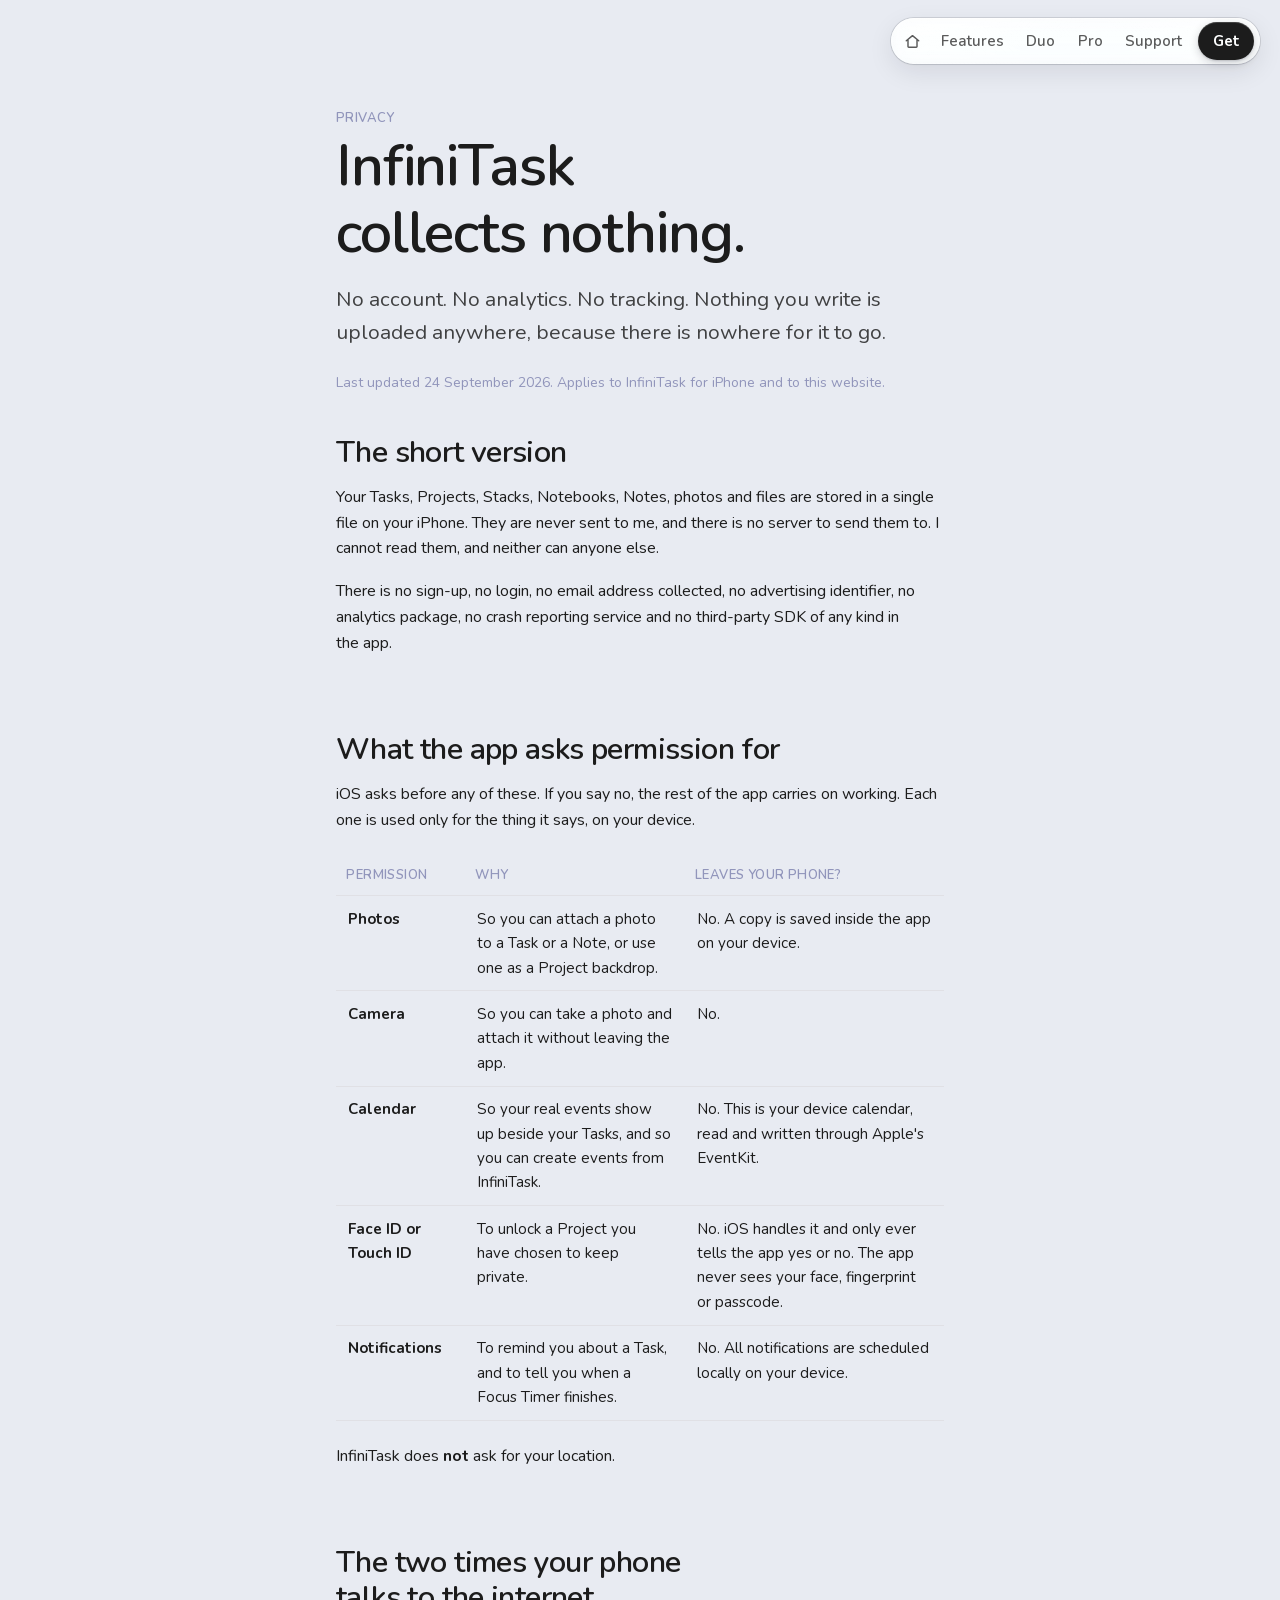
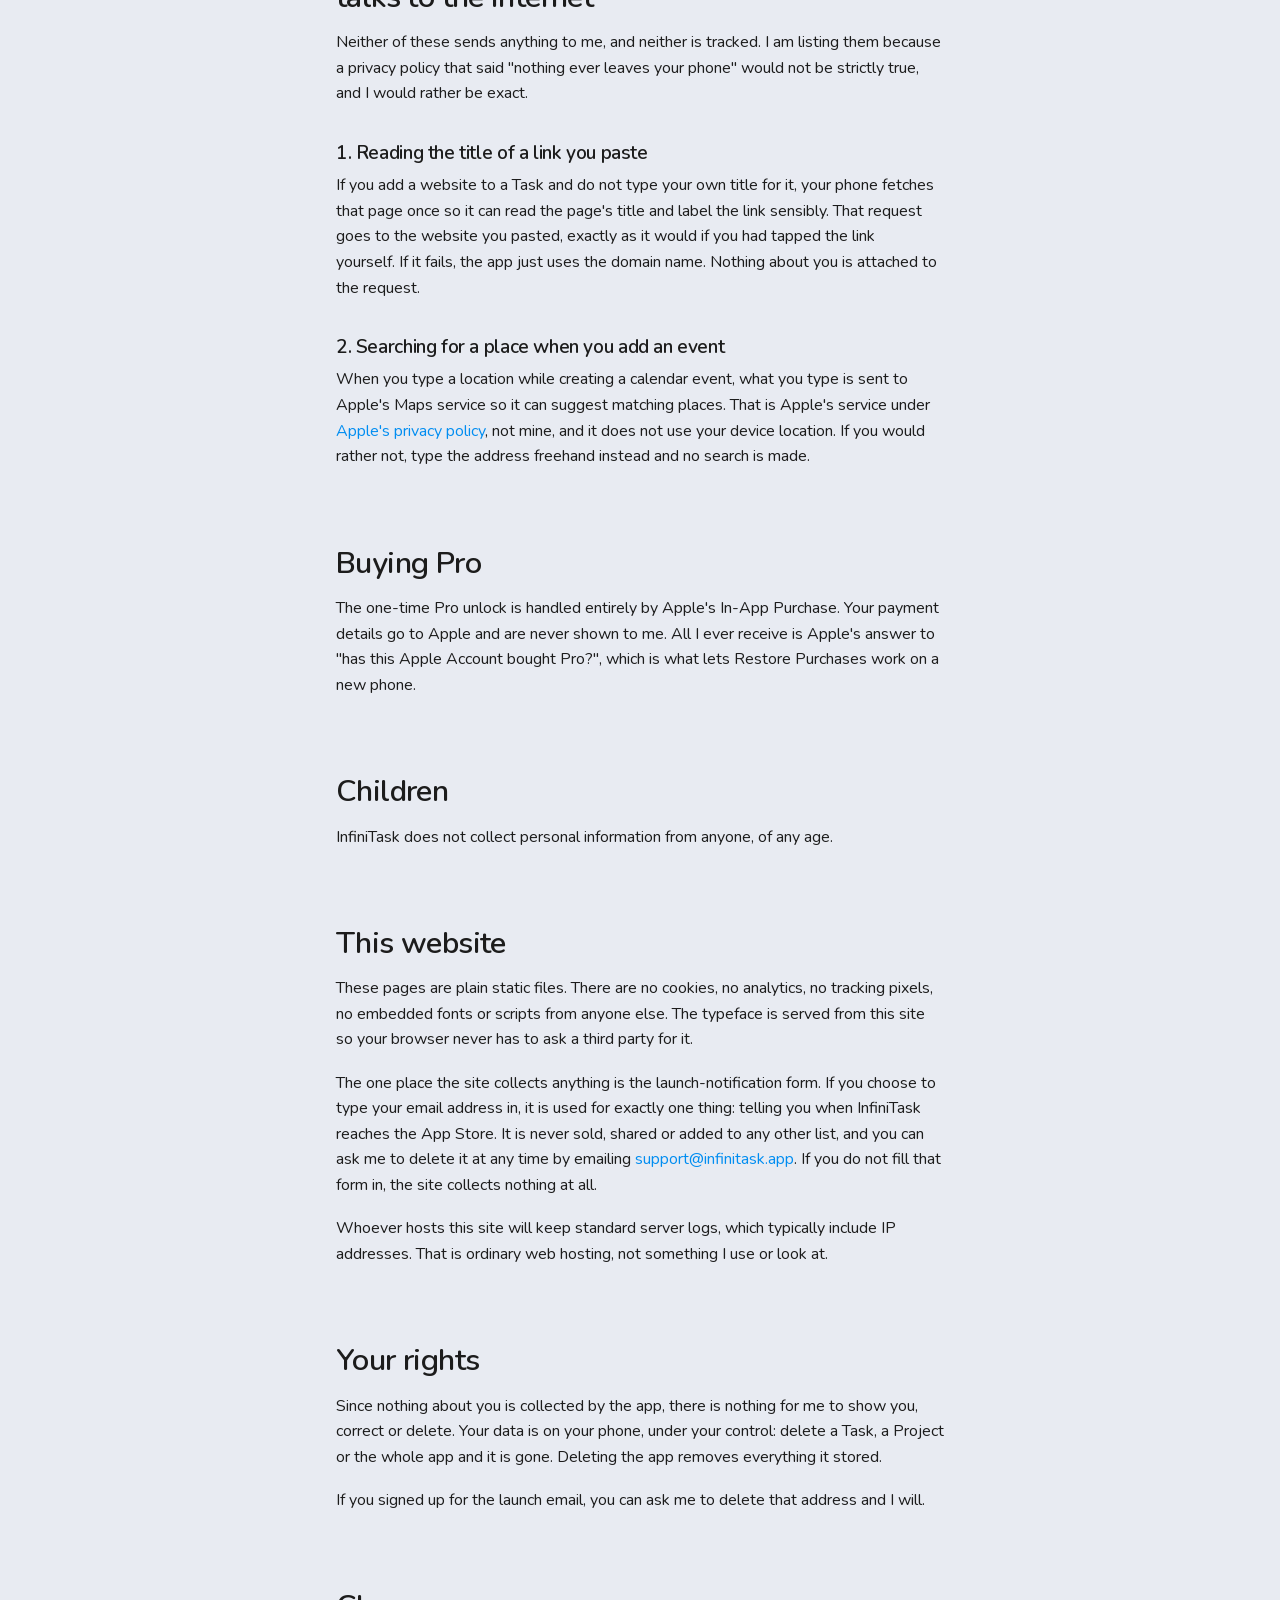
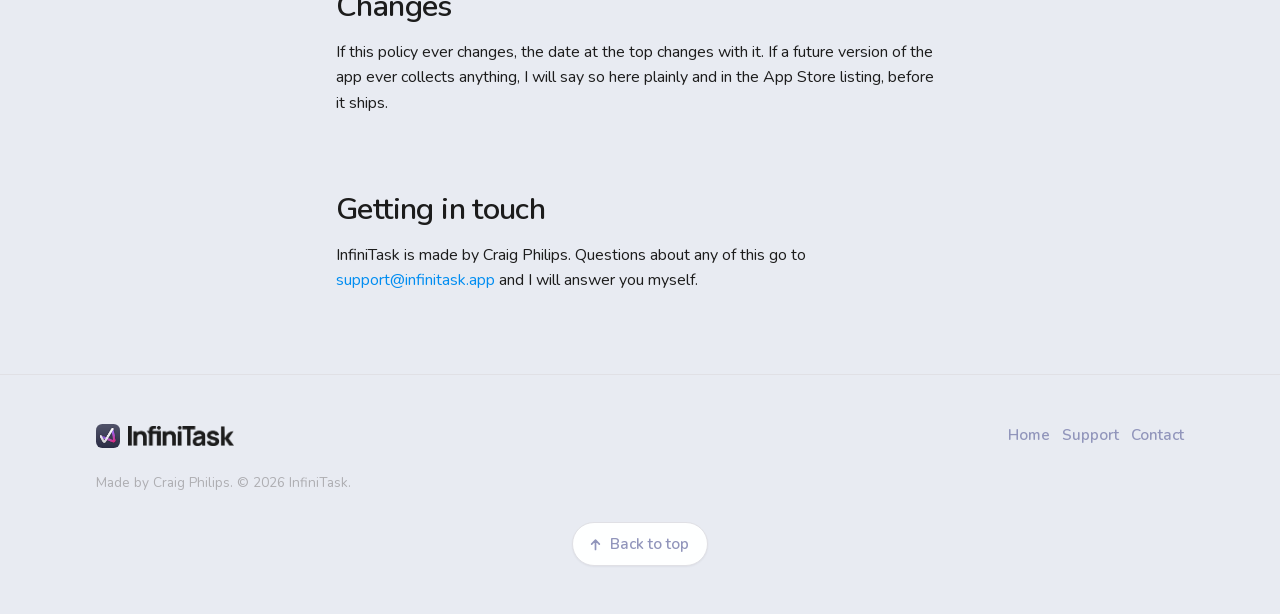
==== commit 5fe74c80: "Add Duo and Home to the nav, a back-to-top button, and widen the hero lede Nav gains two items on al" ====
--- a/privacy.html
+++ b/privacy.html
@@ -7,9 +7,14 @@
 <meta name="description" content="InfiniTask collects nothing. No account, no analytics, no tracking. Everything you write stays on your device.">
 <link rel="icon" href="img/icon/favicon-32.png" sizes="32x32">
 <link rel="apple-touch-icon" href="img/icon/apple-touch-icon.png">
-<meta name="theme-color" content="#9A61ED">
+<!-- Split by scheme. One flat purple meant the chrome matched neither the
+     light page nor the dark one, and on iOS the status bar sits directly on
+     top of the page as the address bar minimises. These are --app-bg, so it
+     meets the page ground wherever the reader has scrolled to. -->
+<meta name="theme-color" media="(prefers-color-scheme: light)" content="#E8EBF2">
+<meta name="theme-color" media="(prefers-color-scheme: dark)" content="#1E2030">
 <script>document.documentElement.className += ' js';</script>
-<link rel="stylesheet" href="css/site.css?v=20260929195133">
+<link rel="stylesheet" href="css/site.css?v=20260930201052">
 </head>
 <body>
 
@@ -17,7 +22,9 @@
 
 <header class="nav" id="nav">
   <nav class="nav__links nav__pill" aria-label="Main">
+    <a class="nav__home" href="index.html#top" aria-label="Home" title="Home"><svg viewBox="0 0 20 20" aria-hidden="true" focusable="false"><path d="M2.7 9.1 10 3.1l7.3 6M4.7 7.7v8.1c0 .5.4.9.9.9h8.8c.5 0 .9-.4.9-.9V7.7" fill="none" stroke="currentColor" stroke-width="1.7" stroke-linecap="round" stroke-linejoin="round"/></svg></a>
     <a href="index.html#features">Features</a>
+    <a href="index.html#duo">Duo</a>
     <a href="index.html#pro">Pro</a>
     <a href="support.html">Support</a>
       <a class="nav__cta" href="index.html#get">Get</a>
@@ -25,7 +32,7 @@
 </header>
 
 <main>
-  <section class="page-head">
+  <section class="page-head" id="top">
     <div class="wrap wrap--reading">
       <p class="section-label">Privacy</p>
       <h1>InfiniTask collects nothing.</h1>
@@ -125,9 +132,13 @@
       </nav>
     </div>
     <p class="footer__legal">Made by Craig Philips. &copy; <span id="year">2026</span> InfiniTask.</p>
+    <a class="to-top" href="#top">
+      <svg viewBox="0 0 16 16" aria-hidden="true" focusable="false"><path d="M8 13.2V3.4M3.9 7.5 8 3.4l4.1 4.1" fill="none" stroke="currentColor" stroke-width="1.8" stroke-linecap="round" stroke-linejoin="round"/></svg>
+      <span>Back to top</span>
+    </a>
   </div>
 </footer>
 
-<script src="js/site.js?v=20260929195133"></script>
+<script src="js/site.js?v=20260930201052"></script>
 </body>
 </html>
--- a/css/site.css
+++ b/css/site.css
@@ -268,7 +268,7 @@
   z-index: 200;
   display: flex; align-items: center; justify-content: flex-end;
   gap: .75rem;
-  padding-inline: clamp(12px, 3vw, 26px);
+  padding-inline: clamp(12px, 2vw, 20px);
   pointer-events: none;
 }
 .nav > * { pointer-events: auto; }
@@ -419,7 +419,10 @@
   /* above the pane's lens and rim layers, both of which are positioned and
      would otherwise paint over in-flow text */
   position: relative; z-index: 2;
-  padding: .42rem .85rem;
+  /* Tracking, not labels. The pill carries six items now, and its width is
+     what decides where the nav drops to the bottom of the screen, so the
+     padding is as tight as it can be while the targets stay comfortable. */
+  padding: .42rem .64rem;
   border-radius: 999px;
   font-weight: 600; font-size: .9375rem;
   color: var(--text-1); opacity: .72;
@@ -429,6 +432,16 @@
   opacity: 1; text-decoration: none;
   background: color-mix(in srgb, var(--text-1) 7%, transparent);
 }
+/* Icon-only, so it gets a square hit area rather than the text links'
+   asymmetric padding. Sized to match their optical height, not their box. */
+.nav__links .nav__home {
+  display: grid; place-items: center;
+  width: 30px; height: 30px;
+  padding: 0;
+  margin-right: 1px;
+}
+.nav__links .nav__home svg { display: block; width: 17px; height: 17px; }
+
 .nav__links a[aria-current='page'] {
   opacity: 1; color: var(--blue);
   background: color-mix(in srgb, var(--blue) 11%, transparent);
@@ -439,7 +452,7 @@
    maximum contrast against whatever the glass is sitting on. */
 .nav__links .nav__cta {
   margin-left: 4px;
-  padding: .42rem 1.05rem;
+  padding: .42rem .9rem;
   background: var(--text-1);
   color: var(--card-bg);
   opacity: 1;
@@ -482,12 +495,21 @@
   html:not(.js) body { padding-bottom: calc(var(--nav-pill-h) + 34px); }
 }
 
-@media (max-width: 460px) {
+@media (max-width: 560px) {
   :root { --nav-pill-h: 42px; }
   .nav { gap: .5rem; padding-inline: 10px; }
   .nav__links { padding: 0 5px; }
-  .nav__links a { padding: .38rem .6rem; font-size: .8125rem; }
-  .nav__links .nav__cta { padding: .38rem .8rem; margin-left: 2px; }
+  .nav__links a { padding: .38rem .55rem; font-size: .8125rem; }
+  .nav__links .nav__home { width: 26px; height: 26px; margin-right: 0; }
+  .nav__links .nav__home svg { width: 16px; height: 16px; }
+  .nav__links .nav__cta { padding: .38rem .78rem; margin-left: 2px; }
+}
+/* Six items now instead of four, so the last squeeze is tighter tracking
+   rather than dropping a label. Measured at 320px: the pill still clears both
+   gutters, so nothing has to be hidden. */
+@media (max-width: 400px) {
+  .nav__links a { padding: .38rem .42rem; font-size: .78rem; }
+  .nav__links { padding: 0 4px; }
 }
 
 /* -------------------------------------------------- scroll veil
@@ -676,7 +698,7 @@
 
 .hero h1 { color: #fff; margin-bottom: .5em; }
 .hero__lede {
-  max-width: 36ch; margin: 0 auto 2rem;
+  max-width: 46ch; margin: 0 auto 2rem;
   font-size: clamp(1.02rem, 2.1vw, 1.22rem); line-height: 1.55;
   color: #fff;
 }
@@ -1021,6 +1043,16 @@
 @media (prefers-reduced-motion: reduce) {
   .feature [class*='device--tilt'] { opacity: 1; translate: 0 0; transition: none; }
 }
+/* The tilted devices are rotated in 3D, so the box they actually occupy is
+   wider than the image: on a phone that box reaches past the viewport edge and
+   is the last source of horizontal scroll on the page. Clip, not hidden, so
+   the vertical axis stays visible and no new scroller is created; the clip
+   margin is the wrap's own gutter, so the cut lands exactly on the viewport
+   edge and no shadow is trimmed before it needs to be. */
+@media (max-width: 859px) {
+  .feature { overflow-x: clip; overflow-clip-margin: 16px; }
+}
+
 .feature + .feature { margin-top: var(--band); }
 .feature__text { max-width: 46ch; }
 .feature__text h3 { margin-bottom: .45em; }
@@ -1726,6 +1758,35 @@
 .footer a:hover { color: var(--text-1); }
 .footer__legal { color: var(--text-3); font-size: .85rem; margin-top: 1.5rem; }
 
+/* Sits alone at the very end of the page, so it is centred rather than tucked
+   into the link row. Same pill language as the nav CTA, at rest weight. */
+.to-top {
+  display: inline-flex; align-items: center; gap: .45rem;
+  margin: 1.75rem auto 0;
+  padding: .55rem 1.1rem .55rem .95rem;
+  border: 1px solid var(--divider);
+  border-radius: 999px;
+  background: var(--card-bg);
+  color: var(--text-2);
+  font-weight: 600; font-size: .9rem;
+  box-shadow: 0 1px 2px rgba(14, 16, 30, .05);
+  transition: color .18s ease, border-color .18s ease,
+              transform .18s cubic-bezier(.2,.7,.3,1), box-shadow .18s ease;
+}
+.footer .to-top { display: flex; width: max-content; }
+.to-top svg { width: 15px; height: 15px; display: block; }
+.to-top:hover {
+  color: var(--text-1);
+  text-decoration: none;
+  border-color: color-mix(in srgb, var(--text-1) 22%, transparent);
+  transform: translateY(-2px);
+  box-shadow: 0 6px 16px rgba(14, 16, 30, .10);
+}
+.to-top:active { transform: translateY(0) scale(.98); }
+@media (prefers-reduced-motion: reduce) {
+  .to-top, .to-top:hover, .to-top:active { transition: none; transform: none; }
+}
+
 /* Screen-reader-only text. */
 .visually-hidden {
   position: absolute; width: 1px; height: 1px; margin: -1px;
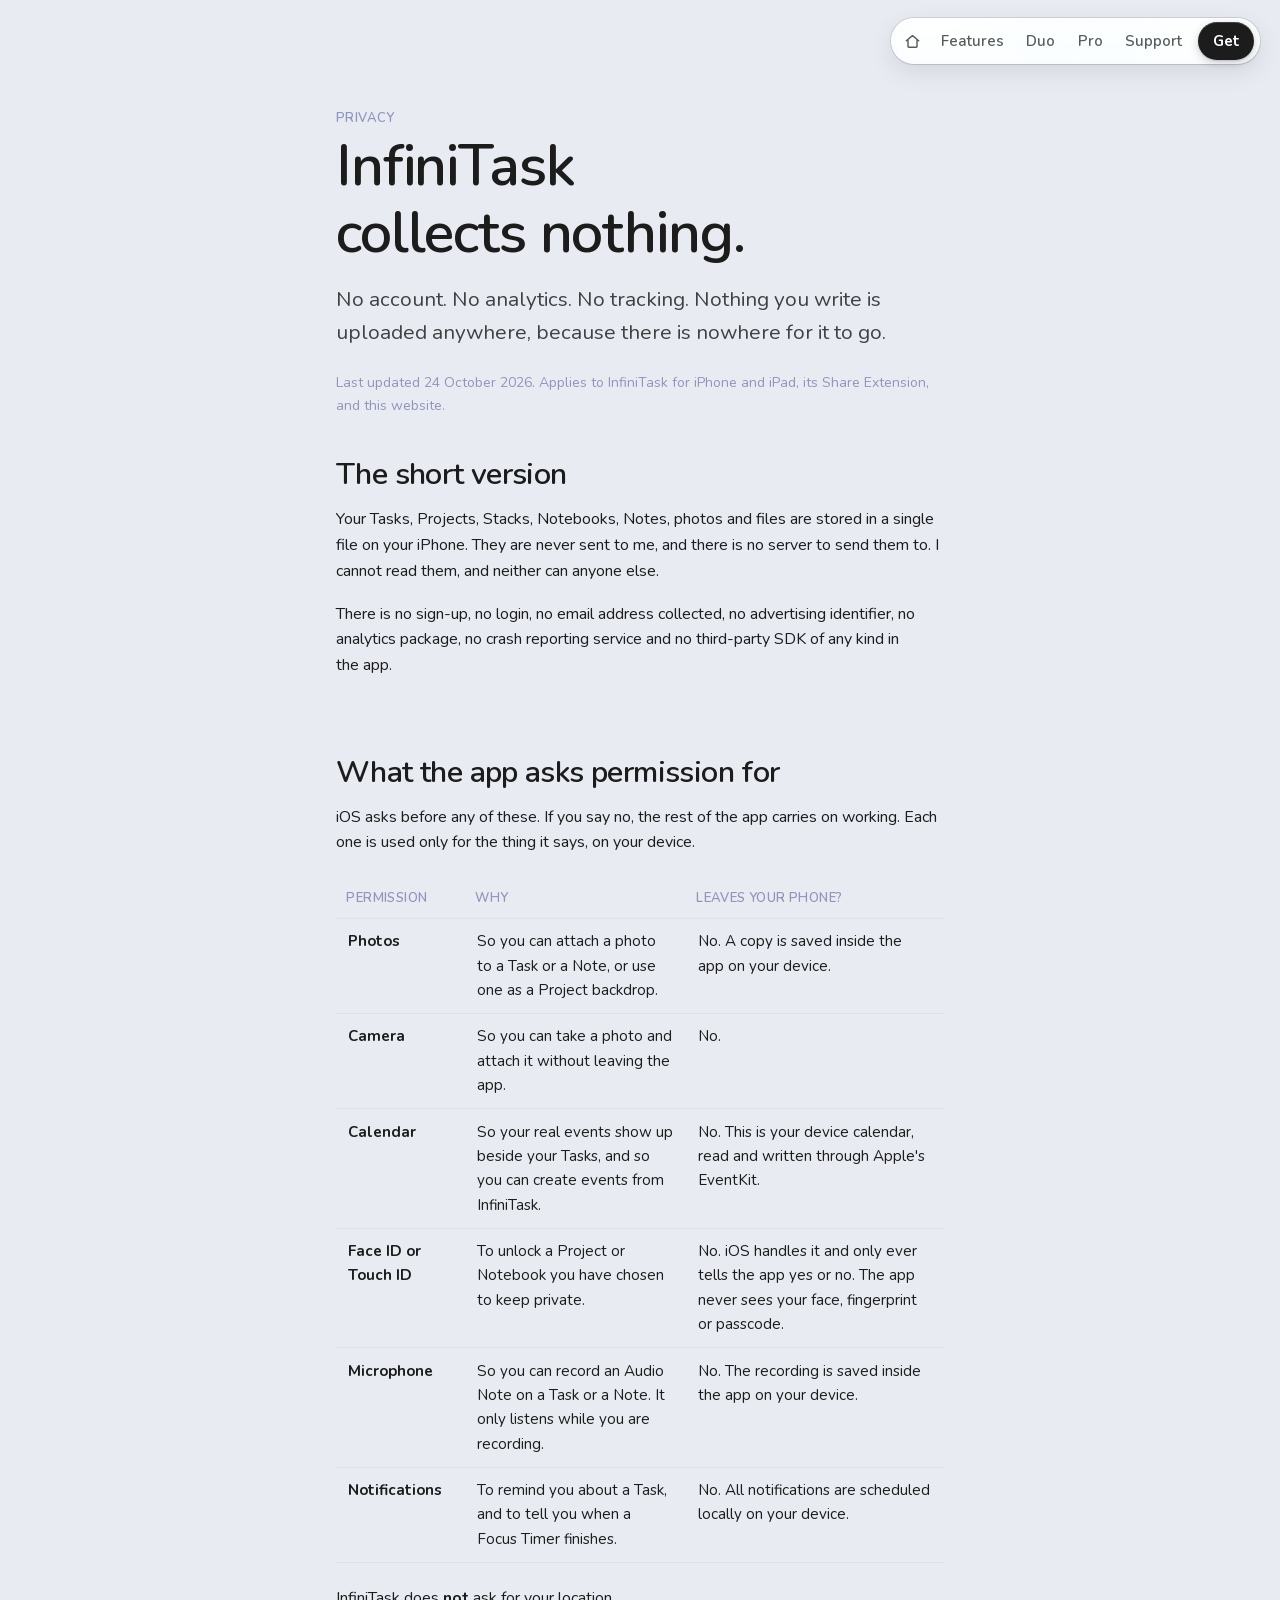
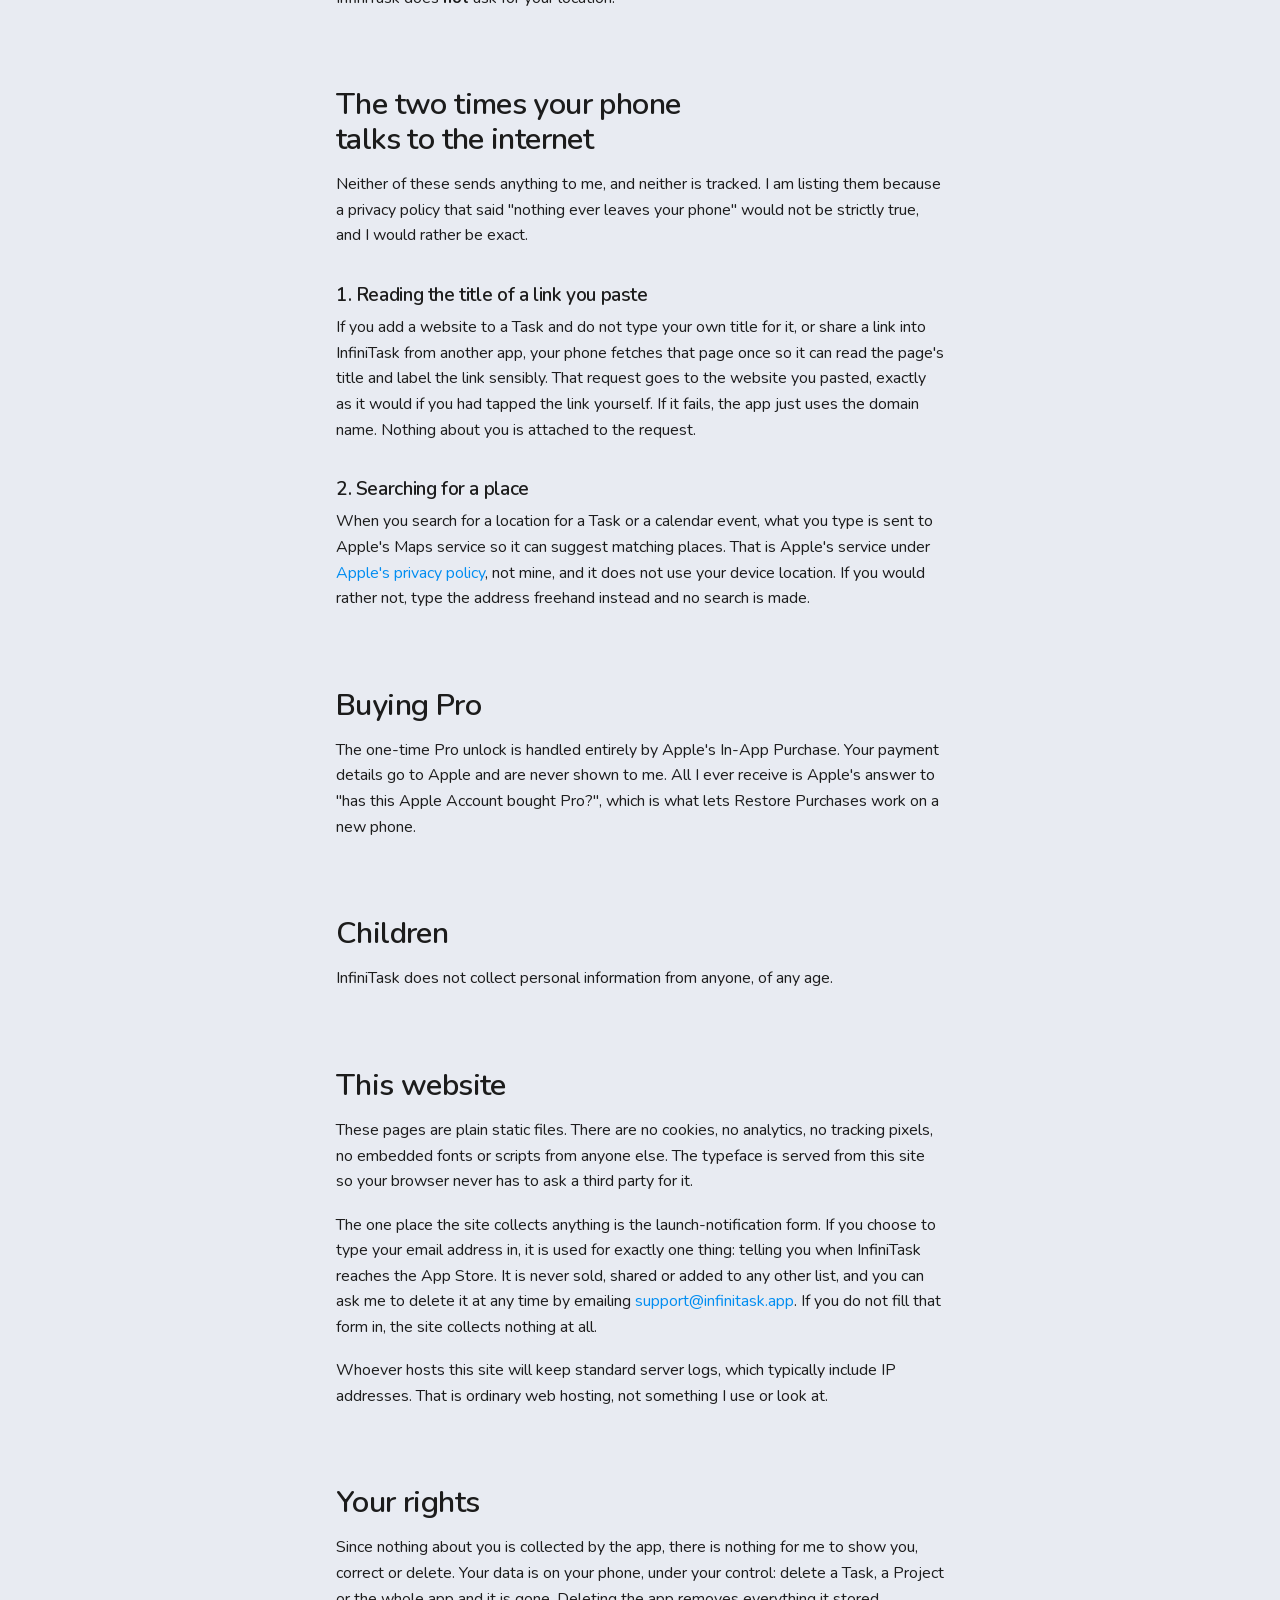
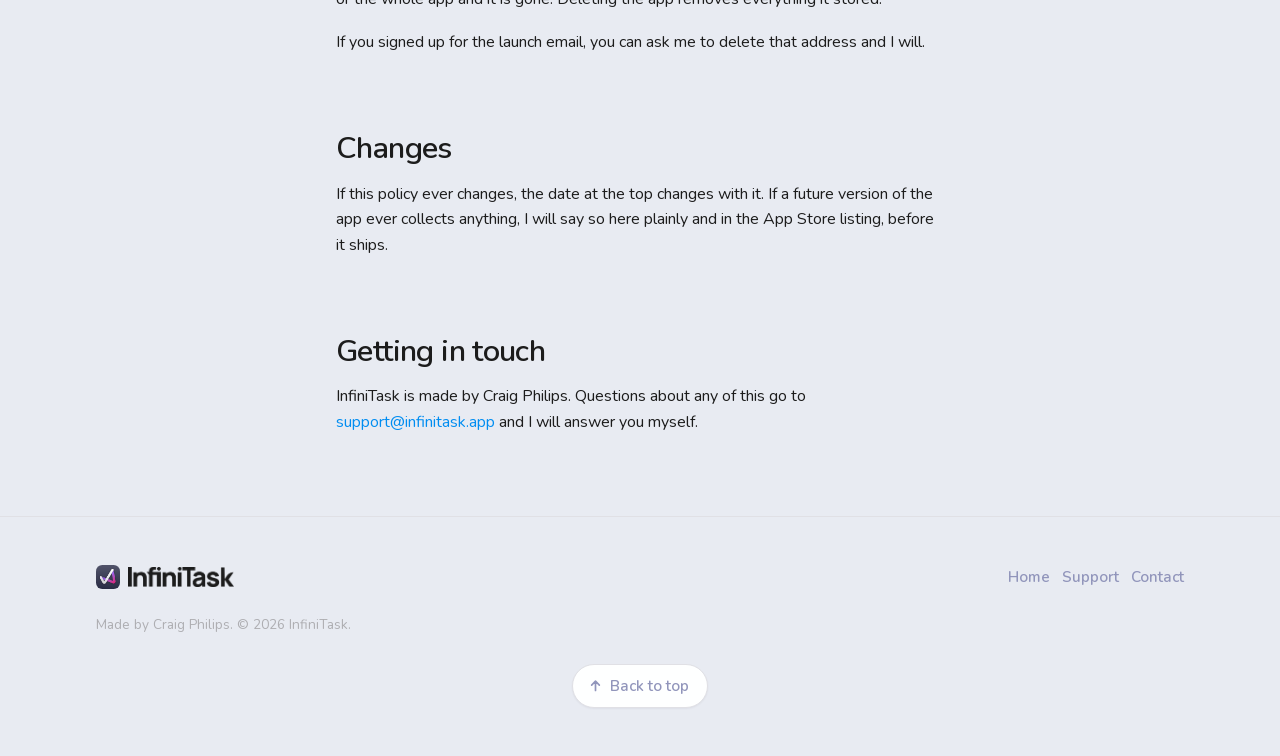
==== commit adc6f0ce: "Privacy policy: iPad, Share Extension, Audio Notes, Face ID for Notebooks Co-Authored-By: Claude Opu" ====
--- a/privacy.html
+++ b/privacy.html
@@ -14,7 +14,7 @@
 <meta name="theme-color" media="(prefers-color-scheme: light)" content="#E8EBF2">
 <meta name="theme-color" media="(prefers-color-scheme: dark)" content="#1E2030">
 <script>document.documentElement.className += ' js';</script>
-<link rel="stylesheet" href="css/site.css?v=20260930201052">
+<link rel="stylesheet" href="css/site.css?v=20261025211221">
 </head>
 <body>
 
@@ -37,7 +37,7 @@
       <p class="section-label">Privacy</p>
       <h1>InfiniTask collects nothing.</h1>
       <p class="lede">No account. No analytics. No tracking. Nothing you write is uploaded anywhere, because there is nowhere for it to go.</p>
-      <p class="muted small">Last updated 24 September 2026. Applies to InfiniTask for iPhone and to this website.</p>
+      <p class="muted small">Last updated 24 October 2026. Applies to InfiniTask for iPhone and iPad, its Share Extension, and this website.</p>
     </div>
   </section>
 
@@ -72,8 +72,13 @@
         </tr>
         <tr>
           <td><strong>Face ID or Touch ID</strong></td>
-          <td>To unlock a Project you have chosen to keep private.</td>
+          <td>To unlock a Project or Notebook you have chosen to keep private.</td>
           <td>No. iOS handles it and only ever tells the app yes or no. The app never sees your face, fingerprint or passcode.</td>
+        </tr>
+        <tr>
+          <td><strong>Microphone</strong></td>
+          <td>So you can record an Audio Note on a Task or a Note. It only listens while you are recording.</td>
+          <td>No. The recording is saved inside the app on your device.</td>
         </tr>
         <tr>
           <td><strong>Notifications</strong></td>
@@ -89,10 +94,10 @@
     <p>Neither of these sends anything to me, and neither is tracked. I am listing them because a privacy policy that said "nothing ever leaves your phone" would not be strictly true, and I would rather be exact.</p>
 
     <h3>1. Reading the title of a link you paste</h3>
-    <p>If you add a website to a Task and do not type your own title for it, your phone fetches that page once so it can read the page's title and label the link sensibly. That request goes to the website you pasted, exactly as it would if you had tapped the link yourself. If it fails, the app just uses the domain name. Nothing about you is attached to the request.</p>
+    <p>If you add a website to a Task and do not type your own title for it, or share a link into InfiniTask from another app, your phone fetches that page once so it can read the page's title and label the link sensibly. That request goes to the website you pasted, exactly as it would if you had tapped the link yourself. If it fails, the app just uses the domain name. Nothing about you is attached to the request.</p>
 
-    <h3>2. Searching for a place when you add an event</h3>
-    <p>When you type a location while creating a calendar event, what you type is sent to Apple's Maps service so it can suggest matching places. That is Apple's service under <a href="https://www.apple.com/legal/privacy/" rel="noopener">Apple's privacy policy</a>, not mine, and it does not use your device location. If you would rather not, type the address freehand instead and no search is made.</p>
+    <h3>2. Searching for a place</h3>
+    <p>When you search for a location for a Task or a calendar event, what you type is sent to Apple's Maps service so it can suggest matching places. That is Apple's service under <a href="https://www.apple.com/legal/privacy/" rel="noopener">Apple's privacy policy</a>, not mine, and it does not use your device location. If you would rather not, type the address freehand instead and no search is made.</p>
 
     <h2>Buying Pro</h2>
     <p>The one-time Pro unlock is handled entirely by Apple's In-App Purchase. Your payment details go to Apple and are never shown to me. All I ever receive is Apple's answer to "has this Apple Account bought Pro?", which is what lets Restore Purchases work on a new phone.</p>
@@ -139,6 +144,6 @@
   </div>
 </footer>
 
-<script src="js/site.js?v=20260930201052"></script>
+<script src="js/site.js?v=20261025211221"></script>
 </body>
 </html>
--- a/css/site.css
+++ b/css/site.css
@@ -30,6 +30,11 @@
   --text-2: #9195BB;
   --text-3: #AEAEB2;
   --section-header: #6B6E8A;
+  /* QuickStats tile ink, sampled from the app: the labels and sub-copy
+     are a distinctly indigo grey, not the neutral --section-header. */
+  --qs-ink: #555B8E;
+  --qs-mute: #5F5F64;
+  --qs-row: var(--card-bg-2);
   --card-grad-a: #FFFFFF;
   --card-grad-b: #FAFAFA;
   --card-stroke: rgba(0, 0, 0, .05);
@@ -104,6 +109,8 @@
     --text-1: #F0F0F5;
     --text-2: #9195BB;
     --text-3: #6B6D88;
+  --qs-ink: #A7ABD4;
+  --qs-mute: #9093A8;
     --section-header: #8487A8;
     --card-grad-a: #3C3F58;
     --card-grad-b: #292B40;
@@ -138,6 +145,8 @@
   --text-1: #F0F0F5;
   --text-2: #9195BB;
   --text-3: #6B6D88;
+  --qs-ink: #A7ABD4;
+  --qs-mute: #9093A8;
   --section-header: #8487A8;
   --card-grad-a: #3C3F58;
   --card-grad-b: #292B40;
@@ -237,19 +246,71 @@
      The hold is a bigger FRACTION of a shorter band, which is why it went from
      38% to 44%: 260px of overhang is 39% of this band against 30% of the old
      one. */
+  /* The 44% flat hold that used to be here is gone with the hero it was built
+     for: the old showcase overhung into this band and the hold kept the seam
+     from stepping. The start screen keeps its devices inside itself, so this
+     band can start on colour straight away.
+     The start screen now rises into purple (Craig, 2026-10-24), so this band
+     opens on that same purple and holds it for the whole of the copy: the
+     page reads light, then purple, then out to the Capture sky at the foot.
+     Both ends are still taken from the neighbours rather than typed, so
+     neither seam can drift. */
+  position: relative;           /* for the grain layer below */
+  /* A long, eased fade rather than a flat hold and a late ramp (Craig,
+     2026-10-25). It starts at 58%, which is where the first paragraph ends,
+     and eases on a smoothstep so there is no visible line where it begins.
+
+     HOW FAR IT MAY TRAVEL IS SET BY CONTRAST, not by taste. White on this
+     purple is 5.27:1; white on the Capture sky at the foot is only 3.15:1,
+     and the line between them crosses 4.5:1 at 37.5% of the way across. So
+     the colour is allowed 30% of that journey while there is still text on
+     it, which leaves every line at 4.67:1 or better, and spends the rest
+     below the pillars where nothing has to be read.
+     Move the pillars or add a line under them and these stops need redoing. */
   background: linear-gradient(to bottom,
-    #6858E6 0%,                 /* the hero's last gradient stop, exactly */
-    #6858E6 44%,                /* still behind the overhang at its deepest */
-    /* Anchored to the bottom, not to a percentage of the band. The copy always
-       ends well clear of the band's foot (the padding floor is 104px), and the
-       blue always starts 64px above it, so the copy clears the fast part of
-       the ramp by at least 24px at EVERY size. A percentage cannot promise
-       that: it drifts with the band's height, and on a short band it put the
-       lede at 4.38:1, under AA. */
-    #4F6AE9 calc(100% - 64px),
+    #6657DE 0%,                 /* the start screen's last colour, exactly */
+    #6657DE 58%,                /* flat until the first paragraph ends */
+    #6458DE 63%,                /* smoothstep from here: 2% of the way */
+    #605CDF 68%,                /* 8% */
+    #5A60E1 73%,                /* 15% */
+    #5465E2 78%,                /* 22% */
+    /* Anchored to the bottom, not to a percentage, and the distance matters:
+       it has to be SMALLER than the gap between the lowest text and the foot,
+       or the text falls into the fast part of the ramp. Measured: the pillars
+       end 102px above the foot at 1440x900 and 86px at 375x760, so 72px keeps
+       them above it at both. At 96px the 375 case came out at 4.49:1, one
+       hundredth under AA. */
+    #4E6AE4 calc(100% - 72px),  /* 30%, the last colour any text sits on */
     var(--sky-blue) 100%);      /* the Capture sky's first stop, exactly */
   color: #fff;
 }
+
+/* A tile of fractal noise over the band. Eight-bit gradients across this much
+   height band visibly, and a little grain breaks the steps up far more
+   cheaply than more colour stops can. Generated rather than an image file, so
+   it costs no request and cannot be evicted.
+   overlay blending means it lightens the light end and darkens the dark end,
+   so the grain reads evenly across the whole ramp instead of fading out. */
+.band--bridge::before {
+  content: '';
+  position: absolute;
+  inset: 0;
+  z-index: 0;
+  pointer-events: none;
+  background-image: url("data:image/svg+xml,%3Csvg xmlns='http://www.w3.org/2000/svg' width='180' height='180'%3E%3Cfilter id='n'%3E%3CfeTurbulence type='fractalNoise' baseFrequency='0.75' numOctaves='3' stitchTiles='stitch'/%3E%3C/filter%3E%3Crect width='180' height='180' filter='url(%23n)'/%3E%3C/svg%3E");
+  opacity: .14;
+  mix-blend-mode: overlay;
+}
+/* The grain is positioned, so without this the copy would paint under it. */
+.band--bridge > .wrap { position: relative; z-index: 1; }
+
+@media (prefers-reduced-motion: reduce) {
+  /* nothing animates here; the grain is static and stays */
+}
+/* The morphing icon starts here now rather than in the hero, so the slot needs
+   air under it before the label. */
+.band--bridge .brand-slot { margin-bottom: clamp(1rem, 2.5vw, 1.6rem); }
+.band--bridge .pillars { margin-top: clamp(2.5rem, 5vw, 3.5rem); }
 .band--bridge h2,
 .band--bridge .lede { color: #fff; opacity: 1; }
 /* Full white, not the usual dimmed label: at 13px it needs the whole 4.5:1
@@ -623,6 +684,195 @@
   box-shadow: inset 0 0 0 1px rgba(255, 255, 255, .35);
 }
 
+/* -------------------------------------------------- start screen
+   The first thing anyone sees, built to feel like the app's own first screen:
+   light, quiet, one thing to look at. Everything that used to shout here (the
+   positioning paragraph, the four pillars) moved down into the band below,
+   which is where Learn more lands. */
+.start {
+  position: relative;
+  isolation: isolate;
+  /* A screenful, like the app's own first screen, and it keeps the seam with
+     the band below off the fold so the blue has somewhere to arrive from. */
+  min-height: 100svh;
+  display: grid; align-content: center;
+  background: var(--app-bg);
+  padding-top: calc(var(--nav-h) + clamp(.5rem, 3vw, 2rem));
+  padding-bottom: clamp(3rem, 8vw, 6rem);
+  /* clip, not hidden: hidden on one axis forces the other to auto, and the
+     devices lean past the grid edge on a narrow window. */
+  overflow-x: clip;
+  overflow-y: visible;
+}
+
+/* The blue is a layer rather than a background, so its opacity can be driven
+   from scroll: the page opens on the flat app ground and the colour rises into
+   view on the way down. By the time the seam with the band below is anywhere
+   near the viewport the ramp is finished, so the two meet on the same value. */
+.start__blue {
+  position: absolute; inset: 0; z-index: -1;
+  /* What moves is how far UP the blue reaches, not the whole layer's opacity.
+     Fading a flat layer in from zero leaves the section's last pixel light
+     while the band below is already #6657DE, and the seam steps the moment you
+     scroll one pixel. Anchoring the final stop at 100% means the two always
+     meet on the same value, whatever the reach happens to be. */
+  --reach: 15%;
+  /* Purple, Craig's #6657DE (2026-10-24); it used to rise into blue. The
+     class keeps its old name because site.js finds it by that. */
+  background: linear-gradient(to bottom,
+    rgba(102, 87, 222, 0)   calc(100% - var(--reach)),
+    rgba(102, 87, 222, .55) calc(100% - var(--reach) * .34),
+    #6657DE 100%);
+  pointer-events: none;
+}
+html:not(.js) .start__blue { --reach: 70%; }   /* no JS, no scroll ramp */
+/* Hidden on arrival (Craig, 2026-10-24): the first screen opens on the plain
+   app ground, with no purple hem, and the layer fades in the moment you scroll
+   or press Learn more (site.js adds .is-on). This trades against the seam note
+   above: for the length of the fade the section's foot is lighter than the
+   band below, so the fade is kept short enough to be over within the first
+   scroll. Without JS the layer is simply there. */
+html.js .start__blue { opacity: 0; transition: opacity .8s ease; }
+html.js .start__blue.is-on { opacity: 1; }
+@media (prefers-reduced-motion: reduce) { html.js .start__blue { transition: none; } }
+
+.start__inner {
+  display: grid;
+  gap: clamp(2.25rem, 5vw, 3.5rem);
+  grid-template-columns: 1fr;
+  align-items: center;
+}
+@media (min-width: 900px) {
+  /* Wider than the page grid, and most of it goes to the devices. */
+  .start__inner {
+    max-width: 1320px;
+    grid-template-columns: minmax(290px, .55fr) 1.45fr;
+    gap: clamp(2rem, 4vw, 3.5rem);
+  }
+}
+
+.start__copy { text-align: center; }
+@media (min-width: 900px) { .start__copy { text-align: left; } }
+
+.start__mark {
+  display: block; width: clamp(68px, 8.5vw, 96px); height: auto;
+  margin: 0 auto clamp(.8rem, 1.6vw, 1.1rem);
+}
+.start__wordmark {
+  margin: 0 auto .45rem;
+  color: var(--text-1);
+  font-size: clamp(2.3rem, 6vw, 3.5rem); font-weight: 600;
+  letter-spacing: -.02em; line-height: 1;
+}
+/* Same masked wordmark the old hero used, but taking its colour from the text
+   token rather than a hardcoded white, so it inverts with the theme. */
+@supports ((-webkit-mask-image: url('')) or (mask-image: url(''))) {
+  .start__wordmark {
+    width: clamp(196px, 25vw, 240px);   /* 240 at full size, per Craig */
+    aspect-ratio: 900 / 170;
+    text-indent: -200vw; overflow: hidden; white-space: nowrap;
+    background-color: currentColor;
+    -webkit-mask: url('../img/logo/wordmark-white.png') no-repeat center / contain;
+            mask: url('../img/logo/wordmark-white.png') no-repeat center / contain;
+  }
+}
+.start__sub {
+  margin: 0 0 clamp(1.3rem, 2.6vw, 1.8rem);
+  color: var(--section-header);
+  font-size: clamp(1rem, 1.7vw, 1.15rem); font-weight: 500;
+}
+
+.start__actions {
+  display: flex; flex-wrap: wrap; align-items: center; justify-content: center;
+  gap: 1.15rem; margin: 0 0 1.05rem;
+}
+/* Inverts with the theme, which is also what Apple's own badge does: there is
+   a black one for light backgrounds and a white one for dark, and you pick per
+   background rather than shipping one of them everywhere. On the dark page the
+   black pill all but vanished into it. */
+/* Apple's own badge artwork, used as supplied. Their Marketing Resources and
+   Identity Guidelines govern it, so this rule deliberately does almost nothing:
+   no background, no border, no radius, no shadow, and nothing on hover or
+   active, because "don't modify, angle, or animate the badge" rules out the
+   lift every other button on this page has.
+   The black badge carries Apple's own #a6a6a6 border, which is what keeps it
+   legible on the dark theme, so one unmodified file serves both.
+   Height is above the 40px onscreen minimum, and .start__actions' 1.15rem gap
+   clears the required quarter-of-the-height of free space on every side. */
+.start__store {
+  display: inline-block;
+  line-height: 0;              /* no descender gap under the artwork */
+  border-radius: 8px;          /* focus ring only; the badge is not clipped */
+}
+.start__store img {
+  display: block;
+  width: auto; height: 46px;   /* minimum is 40px */
+}
+.start__store:hover { text-decoration: none; }
+.start__store:focus-visible { outline: 2px solid var(--blue); outline-offset: 4px; }
+
+.start__more { color: var(--blue); font-weight: 600; font-size: 1.02rem; }
+.start__more:hover { text-decoration: underline; }
+
+.start__req { margin: 0; color: var(--section-header); font-size: .78rem; line-height: 1.5; }
+
+@media (min-width: 900px) {
+  .start__mark, .start__wordmark { margin-inline: 0; }
+  .start__wordmark { -webkit-mask-position: left center; mask-position: left center; }
+  .start__actions { justify-content: flex-start; }
+}
+
+/* ---------------- the device cluster
+   Laid out from Craig's mock (2026-10-24). The Duo and the iPhone stand
+   together on the stage's bottom edge, the iPhone overlapping the Duo's right
+   end. The iPad stands taller behind both, its top well above theirs and its
+   foot hidden behind them. The Duo is the point of it: it is in front, arrives
+   last on load and travels furthest, so the eye finishes there.
+
+   Every % below is measured off the mock, as a share of the stage's width
+   (left, width) or height (top): stage 759 x 728, iPad 450 wide at 231 / 0,
+   Duo 610 wide at 0, iPhone 222 wide at 537. Heights follow from each frame's
+   own proportions. The stage is capped so the whole cluster, the iPad's top
+   included, still fits a short laptop screen under the nav. */
+.start__stage {
+  position: relative;
+  width: min(100%, 760px, calc((100svh - 13rem) * 1.0426));
+  aspect-ratio: 1.0426 / 1;
+  margin-inline: auto;
+}
+
+/* Frames, screen insets and corners come from the shared device frame rules
+   (see "device frame"); this block only places the three. */
+.start__dev {
+  position: absolute; bottom: 0;
+  box-shadow: 0 26px 54px rgba(16, 18, 32, .24);
+}
+
+.start__dev--pad   { z-index: 1; width: 59.29%; left: 30.43%; top: 0; bottom: auto; }
+.start__dev--duo   { z-index: 2; width: 80.37%; left: 0; }
+.start__dev--phone { z-index: 3; width: 29.25%; left: 70.75%; }
+
+/* They come in together, a beat apart, and settle. Duo last and furthest. */
+.start__dev {
+  opacity: 0; translate: 0 26px; scale: .965;
+  transition: opacity .85s ease, translate .85s cubic-bezier(.2, .7, .3, 1),
+              scale .85s cubic-bezier(.2, .7, .3, 1);
+}
+.start__dev--duo { translate: 0 42px; scale: .94; }
+.start.is-ready .start__dev { opacity: 1; translate: 0 0; scale: 1; }
+.start.is-ready .start__dev--pad   { transition-delay: .08s; }
+.start.is-ready .start__dev--phone { transition-delay: .20s; }
+.start.is-ready .start__dev--duo   { transition-delay: .34s; }
+
+html:not(.js) .start__dev { opacity: 1; translate: 0 0; scale: 1; }
+@media (prefers-reduced-motion: reduce) {
+  .start__dev { opacity: 1; translate: 0 0; scale: 1; transition: none; }
+}
+
+@media (max-width: 899px) {
+  .start__stage { max-width: 580px; }
+}
+
 /* -------------------------------------------------- hero */
 .hero {
   position: relative;
@@ -823,23 +1073,68 @@
 }
 
 /* -------------------------------------------------- device frame */
-/* The gradient and rim highlights sit on the frame itself, so the gloss lives
-   in the bezel and never washes over the screenshot. */
+/* Craig's licensed device frames (img/frames, 2026-10-24), laid over the
+   screenshot. Each frame PNG has a see-through screen, so the screenshot sits
+   underneath and the bezel masks its corners.
+
+   The element's own box is the device BODY, not the whole PNG: that way the
+   cast shadow and the tilted devices' stacked extrusion shadows still hug the
+   metal, and the frame PNG overhangs it a little for the side buttons. All the
+   numbers below are pixels measured in the frame PNG, so a new frame only
+   needs new measurements:
+     --fw/--fh  the PNG       --bx/--by/--bw/--bh/--br  the body and its corner
+     --sx/--sy/--sw/--sh/--sr  where the screenshot goes (a few px into the
+                               bezel, so no hairline of background shows) */
+.device, .start__dev {
+  --frame: url('../img/frames/iphone.webp');
+  --fw: 980; --fh: 2000;
+  --bx: 19; --by: 13; --bw: 942; --bh: 1973; --br: 200;
+  --sx: 46; --sy: 40; --sw: 887; --sh: 1919; --sr: 150;
+}
+.start__dev--pad {
+  --frame: url('../img/frames/ipad.webp');
+  --fw: 1478; --fh: 2000;
+  --bx: 62; --by: 62; --bw: 1354; --bh: 1876; --br: 116;
+  --sx: 141; --sy: 141; --sw: 1195; --sh: 1717; --sr: 30;
+}
+.start__dev--duo {
+  --frame: url('../img/frames/duo.webp');
+  --fw: 2000; --fh: 1453;
+  --bx: 38; --by: 38; --bw: 1930; --bh: 1377; --br: 146;
+  --sx: 74; --sy: 74; --sw: 1851; --sh: 1304; --sr: 95;
+}
+
 .device {
   position: relative;
   width: clamp(230px, 62vw, 300px);
   margin-inline: auto;
-  border-radius: 46px;
-  padding: 10px;
-  background: linear-gradient(148deg,
-    #5b6178 0%, #3c4155 22%, #262a37 55%, #191b24 78%, #101219 100%);
-  box-shadow:
-    inset 0 1.5px 1px rgba(255, 255, 255, .26),   /* top rim catches the light */
-    inset 0 -1.5px 1px rgba(0, 0, 0, .45),        /* bottom rim falls away */
-    0 0 0 1px rgba(0, 0, 0, .3),
-    var(--shadow-device);
-}
-.device img { border-radius: 37px; display: block; width: 100%; }
+  box-shadow: var(--shadow-device);
+}
+.device, .start__dev {
+  aspect-ratio: var(--bw) / var(--bh);
+  padding: 0;
+  border-radius: calc(var(--br) / var(--bw) * 100%) / calc(var(--br) / var(--bh) * 100%);
+  background: #000;
+}
+.device::after, .start__dev::after {
+  content: ''; position: absolute; z-index: 2;
+  left: calc(var(--bx) / var(--bw) * -100%);
+  top: calc(var(--by) / var(--bh) * -100%);
+  width: calc(var(--fw) / var(--bw) * 100%);
+  height: calc(var(--fh) / var(--bh) * 100%);
+  transform: none; border-radius: 0; min-height: 0;
+  background: var(--frame) 0 0 / 100% 100% no-repeat;
+  pointer-events: none;
+}
+.device > img, .device > .daynight__stack, .start__dev > img {
+  position: absolute; display: block;
+  left: calc((var(--sx) - var(--bx)) / var(--bw) * 100%);
+  top: calc((var(--sy) - var(--by)) / var(--bh) * 100%);
+  width: calc(var(--sw) / var(--bw) * 100%);
+  height: calc(var(--sh) / var(--bh) * 100%);
+  object-fit: cover; object-position: top;
+  border-radius: calc(var(--sr) / var(--sw) * 100%) / calc(var(--sr) / var(--sh) * 100%);
+}
 .device--lg { width: clamp(250px, 70vw, 340px); }
 
 /* The feature devices, each turned to its own angle so the run does not read
@@ -1169,7 +1464,7 @@
 
 .addthings {
   margin: clamp(2rem, 4vw, 3rem) auto 0;
-  max-width: 720px;
+  max-width: 880px;               /* six across at full width, per Craig's mock */
   background: var(--card-bg-2);
   border: 1px solid var(--divider);
   border-radius: var(--r-large);
@@ -1183,7 +1478,10 @@
   display: grid; gap: .75rem;
   grid-template-columns: repeat(2, 1fr);   /* the app's own 2-column sheet */
 }
-@media (min-width: 640px) { .addthings__grid { grid-template-columns: repeat(5, 1fr); } }
+/* Twelve things, so 2, 4 or 6 across always fills its rows. Six only once the
+   card is wide enough that "Attachments" still fits its tile on one line. */
+@media (min-width: 640px) { .addthings__grid { grid-template-columns: repeat(4, 1fr); } }
+@media (min-width: 880px) { .addthings__grid { grid-template-columns: repeat(6, 1fr); } }
 
 .addthings__grid li {
   display: flex; flex-direction: column; align-items: center; gap: .6rem;
@@ -1229,79 +1527,140 @@
   grid-template-columns: repeat(auto-fit, minmax(165px, 1fr));
 }
 
-/* ---------------------------------------- day / night preview
-   One device, two stacked screenshots crossfaded by a segmented control that
-   mirrors the app's own. Starts on whichever the visitor's OS is set to, and
-   keeps following the OS until they pick a side themselves. */
-/* -------------------------------------------------- day / night band
-   The band paints the sky for whichever theme is being previewed, so the page
-   around the phone changes with it. Stops are sampled from Craig's references:
-   each holds its top colour for the first 40% and turns over the rest, which
-   is what keeps it reading as a sky rather than a two-colour wash.
-
-   These are fixed per mode, not per page theme: the band is showing you the
-   app's Light theme even when you are browsing in dark, so its own text has to
-   be pinned to the sky it sits on rather than to the page's tokens. */
+/* -------------------------------------------------- themes band
+   Split in two, as in Craig's mocks (2026-10-24): the copy and the theme
+   swatches on a plain page on the left, the phone on that theme's sky on the
+   right. Picking a swatch repaints both halves, so the left page turns dark for
+   Dark, Moon Grey and Pure Black, just as the app does.
+
+   Colours are fixed per theme, not per page theme: the band is showing you the
+   app's Matcha even when you are browsing in dark, so its text is pinned to
+   the page it sits on rather than to the page's tokens. Page and sky colours
+   come from Theme.swift (appBackground, swatchGradient); the light, dark and
+   black skies are the ones sampled from Craig's earlier day/night references. */
 .daynight-band {
-  transition: background 550ms ease, color 550ms ease;
-}
-.daynight-band[data-mode='light'] {
-  --dn-ink: #1C1C1C; --dn-ink-2: #4A4E63; --dn-label: #6B6E8A;
+  --dn-page: #FFFFFF; --dn-ink: #1C1C1C; --dn-ink-2: #63668A; --dn-label: #6B6E8A;
+  --dn-ring: #9B5DF0;
+  display: grid;
+  grid-template-columns: 1fr;
+  background: var(--dn-page);
+  transition: background 550ms ease;
+}
+@media (min-width: 860px) {
+  .daynight-band { grid-template-columns: 1fr 1fr; }
+}
+.daynight-band[data-mode='dark'],
+.daynight-band[data-mode='grey'],
+.daynight-band[data-mode='black'] {
+  --dn-page: #131316; --dn-ink: #F0F0F5; --dn-ink-2: #A9ACCF; --dn-label: #A1A2B4;
+}
+
+.daynight-band__copy {
+  display: flex; flex-direction: column; justify-content: center;
+  padding: var(--band) var(--gutter) clamp(2.5rem, 6vw, 3.5rem);
+  width: 100%; max-width: 560px;
+  margin-inline: auto;
+}
+@media (min-width: 860px) {
+  .daynight-band__copy { padding-block: var(--band); padding-inline: clamp(2rem, 6vw, 5rem); margin-inline: auto 0; }
+}
+.daynight-band h2 { color: var(--dn-ink); margin-bottom: .35em; transition: color 550ms ease; }
+.daynight-band .lede { color: var(--dn-ink-2); opacity: 1; font-weight: 500; max-width: 36ch; transition: color 550ms ease; }
+.daynight-band .section-label { color: var(--dn-label); font-weight: 500; transition: color 550ms ease; }
+
+.daynight-band__sky {
+  display: grid; place-items: center;
+  padding: clamp(3rem, 8vw, var(--band)) var(--gutter);
+  transition: background 550ms ease;
+}
+.daynight-band[data-mode='light'] .daynight-band__sky {
   background: linear-gradient(to bottom,
     #E5ECF5 0%, #E5ECF5 40%, #DDEFFC 62%, #E5F0F5 75%, #F7F1E3 88%, #FFF2DC 100%);
 }
-.daynight-band[data-mode='dark'] {
-  --dn-ink: #F0F0F5; --dn-ink-2: rgba(240, 240, 245, .82); --dn-label: #9DA0C4;
+.daynight-band[data-mode='dark'] .daynight-band__sky {
   background: linear-gradient(to bottom,
     #343757 0%, #343757 40%, #392550 62%, #3C1949 75%, #410A3C 88%, #440336 100%);
 }
-.daynight-band[data-mode='black'] {
-  --dn-ink: #F2F2F2; --dn-ink-2: rgba(242, 242, 242, .78); --dn-label: #8E8E93;
+.daynight-band[data-mode='black'] .daynight-band__sky {
   background: linear-gradient(to bottom,
     #000000 0%, #000000 40%, #0B061D 62%, #0D0A2D 75%, #061339 88%, #02173F 100%);
 }
-.daynight-band h2 { color: var(--dn-ink); }
-.daynight-band .lede { color: var(--dn-ink-2); }
-.daynight-band .section-label { color: var(--dn-label); }
-
-/* The control keeps one appearance across all three skies, as in the
-   references, so it never has to fight the background it is sitting on. */
-.daynight-band .seg { background: rgba(233, 235, 243, .92); }
-.daynight-band .seg__btn { color: #1C1C1C; }
-.daynight-band .seg__btn[aria-pressed='true'] { background: #fff; }
-
-.seg {
-  display: none;                       /* JS drives it, so hide it without JS */
-  margin: clamp(1.75rem, 4vw, 2.5rem) auto 0;
-  padding: 4px;
-  gap: 4px;
-  background: var(--seg-track);
-  border-radius: 999px;
-}
-html.js .seg { display: inline-flex; }
-
-.seg__btn {
-  appearance: none; border: 0; cursor: pointer;
-  font: inherit; font-size: .9375rem; font-weight: 600;
-  color: var(--text-1); opacity: .6;
-  background: transparent;
-  padding: .5rem 1.4rem;
-  border-radius: 999px;
-  transition: background .2s ease, opacity .2s ease, box-shadow .2s ease;
-}
-.seg__btn:hover { opacity: .85; }
-.seg__btn[aria-pressed='true'] {
-  background: var(--card-bg);
-  opacity: 1;
-  box-shadow: 0 2px 6px rgba(0, 0, 0, .12);
-}
-
-.daynight { margin-top: clamp(1.75rem, 4vw, 2.5rem); }
+.daynight-band[data-mode='taupe'] .daynight-band__sky {
+  background: linear-gradient(to bottom, #EDEBE9 0%, #EBDECD 50%, #CDBB9C 100%);
+}
+.daynight-band[data-mode='rose'] .daynight-band__sky {
+  background: linear-gradient(to bottom, #EDEAEC 0%, #F1DADC 50%, #D2B2AD 100%);
+}
+.daynight-band[data-mode='matcha'] .daynight-band__sky {
+  background: linear-gradient(to bottom, #E9EAEC 0%, #E7EDD6 50%, #C6CFB5 100%);
+}
+.daynight-band[data-mode='grey'] .daynight-band__sky {
+  background: linear-gradient(to bottom, #2D2F34 0%, #4F525B 50%, #8E8F91 100%);
+}
+
+/* The app's Appearance circles, with its purple selection ring. Fills are
+   AppTheme.swatchGradient. Hidden without JS, since they only drive the preview. */
+.themes { display: none; margin-top: clamp(1.75rem, 4vw, 2.5rem); }
+html.js .themes { display: block; }
+.themes__row { display: flex; flex-wrap: wrap; gap: 1.5rem; }
+/* Same gap as the row above it. It used to be fluid, which made the pro
+   circles sit closer together than the Light/Dark pair on most screens. */
+.themes__row--pro { flex-wrap: nowrap; gap: 1.5rem; }
+/* Below 360px five 44px circles plus four 24px gaps (316px) no longer fit the
+   ~288px of content width. The gap gives way rather than the circles, because
+   44px is Apple's minimum touch target and these are the only control here.
+   Both rows shrink together, so they still match each other at every width. */
+@media (max-width: 359px) {
+  .themes__row, .themes__row--pro { gap: 1rem; }
+}
+
+/* The selected theme's name sits centred under its own circle (Craig,
+   2026-10-24). It is drawn from the swatch's aria-label, so it can never drift
+   from what the control announces, and it is absolutely placed so picking a
+   theme never shifts the rows. The padding keeps room for it under the Pro row. */
+.themes { padding-bottom: 2rem; }
+.swatch { position: relative; font-family: inherit; }
+.swatch[aria-checked='true']::after {
+  content: attr(aria-label);
+  position: absolute; left: 50%; top: calc(100% + 14px);   /* clear of the 9px ring */
+  transform: translateX(-50%);
+  white-space: nowrap; pointer-events: none;
+  font-size: 12px; font-weight: 400;     /* regular, as asked */
+  line-height: 1.4;
+  color: var(--dn-label);                 /* follows the band's theme repaint */
+  transition: color 550ms ease;
+}
+.themes__pro {
+  display: flex; align-items: center; gap: 1.25rem;
+  margin: clamp(2.5rem, 7vw, 5.5rem) 0 1.25rem;
+  font-size: 1.1875rem; font-weight: 500;
+}
+.themes__pro img { width: 69px; height: auto; display: block; }
+
+.swatch {
+  appearance: none; border: 0; padding: 0; cursor: pointer;
+  width: clamp(44px, 12vw, 58px); aspect-ratio: 1; flex: none;   /* 44px floor: Apple's minimum touch target */
+  border-radius: 50%;
+  box-shadow: 0 2px 6px rgba(0, 0, 0, .12), inset 0 0 0 1px rgba(0, 0, 0, .06);
+  transition: box-shadow .2s ease, transform .2s ease;
+}
+.swatch:hover { transform: scale(1.05); }
+.swatch[aria-checked='true'] {
+  box-shadow: 0 0 0 5px var(--dn-page), 0 0 0 9px var(--dn-ring);
+}
+.swatch:focus-visible { outline: 2px solid var(--dn-ring); outline-offset: 12px; }
+
+.swatch--light  { background: linear-gradient(#FFFFFF, #E8EBF2); }
+.swatch--dark   { background: linear-gradient(#3C3F58, #1E2030); }
+.swatch--taupe  { background: linear-gradient(#EBDECD, #B5A280); }
+.swatch--rose   { background: linear-gradient(#F1DADC, #B89889); }
+.swatch--matcha { background: linear-gradient(#D6DCC3, #A0A076); }
+.swatch--grey   { background: linear-gradient(#959595, #595959); }
+.swatch--black  { background: linear-gradient(#363636, #000000); }
+
+.daynight { margin: 0; }
 .daynight__stack {
-  position: relative;
-  aspect-ratio: 620 / 1348;            /* the screenshots' own proportions */
-  border-radius: 37px;
-  overflow: hidden;
+  overflow: hidden;                    /* placed and rounded by the device frame */
 }
 .daynight__shot {
   position: absolute; inset: 0;
@@ -1311,7 +1670,11 @@
   transition: opacity .4s ease;
 }
 .daynight__shot.is-active { opacity: 1; }
-@media (prefers-reduced-motion: reduce) { .daynight__shot { transition: none; } }
+@media (prefers-reduced-motion: reduce) {
+  .daynight-band, .daynight-band__sky, .daynight-band h2, .daynight-band .lede,
+  .daynight-band .section-label, .daynight__shot, .swatch { transition: none; }
+  .swatch:hover { transform: none; }
+}
 
 /* ---------------------------------------- the unfold, scrubbed on scroll
    A canvas over a still. The still is the last frame, so with JS off, with
@@ -1820,7 +2183,6 @@
 .device--reel {
   width: clamp(168px, 22vw, 232px);
   margin-inline: 0;
-  border-radius: 34px; padding: 7px;
   /* --shadow-device is built for a 300px device and throws 124px below it,
      which the reel's overflow clip cut clean off. Keep the bezel's inset rims,
      scale the cast shadow to the size these actually render at. */
@@ -1831,7 +2193,6 @@
     0 3px 8px rgba(14, 16, 30, .12),
     0 12px 28px rgba(14, 16, 30, .18);
 }
-.device--reel img { border-radius: 28px; }
 @keyframes marquee-drift { from { transform: translateX(0); } to { transform: translateX(-50%); } }
 
 /* Pause on hover, but only where hovering is a real thing. On a touch screen
@@ -1855,6 +2216,9 @@
    reference: the strongest blob there is only about a quarter of the way from
    the page ground to full colour, hence the low opacity. */
 .qs-feature { position: relative; }
+/* Copy on the left, tiles on the right, as in Craig's reference. The tiles
+   went full width for a while to make the section taller; the reference puts
+   them back beside the copy, which is the layout this now follows. */
 .qs-feature > .feature__text,
 .qs-feature > .feature__art { position: relative; z-index: 1; }
 
@@ -1898,54 +2262,161 @@
 @media (prefers-reduced-motion: reduce) { .qs-field { opacity: .18; } }
 
 /* -------------------------------------------------- QuickStats grid
-   Twelve tiles standing in for the sort of insight a Pro user accumulates.
-   Deliberately mixed: half carry a folder gradient, half are plain cards. An
-   unbroken wall of gradients would be a jumble, and the alternation is what
-   keeps the colours from fighting each other. The gradient tones are spaced so
-   no two neighbours sit next to each other in the grid. */
+   Six real tiles, read off a QuickStats screen rather than invented: Tasks
+   Created, Top Stacks, Showing up, Notebooks, Overall and To do. Three across
+   and two down on anything but a phone, which is how they sit in the app.
+   Every colour here was sampled from that screen and then matched back to a
+   FolderColor case, so the tokens are the app's own rather than near misses:
+   the Notebooks tile is blurple (Lavender), not purple. */
+/* NOTE on the cqw numbers below: they are scaled by 1/0.84, because cqw
+   resolves against the CONTAINER'S CONTENT BOX and the tile carries 8% padding
+   each side. The ratios they encode are against the full card, as measured off
+   the app (icon 22% of the card, figure ~25%, label 7.4%). Change the padding
+   and these all need rescaling. */
 .qs-grid {
-  display: grid; gap: .6rem;
+  display: grid;
+  gap: clamp(.55rem, 1.4vw, 1rem);
   grid-template-columns: repeat(2, 1fr);
 }
-@media (min-width: 560px) { .qs-grid { grid-template-columns: repeat(3, 1fr); } }
-
+@media (min-width: 620px) { .qs-grid { grid-template-columns: repeat(3, 1fr); } }
+
+/* Every size in a tile is a share of the TILE's own width, not the viewport,
+   so the proportions hold whatever the grid does with them. The ratios were
+   measured off the app: a 401px card has a 40px radius (10%), a 90px icon
+   (22%) and a figure about a quarter of the card across. Guessing these got
+   the icon half the size it should be. */
 .qs {
-  display: flex; flex-direction: column; gap: .18rem;
-  padding: .7rem .75rem .8rem;
-  border-radius: 16px;
-  min-height: 104px;
+  /* Makes the tile a container for its CHILDREN. Its own padding and radius
+     must NOT be in cqw: an element cannot query itself, and asking it to
+     resolved the whole container to about 2px, which collapsed every child
+     font to a fraction of a pixel. Percentages here instead, which on a square
+     tile come to the same thing. */
+  container-type: inline-size;
+  aspect-ratio: 1;                       /* the app's tiles are square */
+  display: flex; flex-direction: column;
+  padding: 8% 8% 7%;
+  border-radius: 10%;
   text-align: left;
   overflow: hidden;
 }
-.qs__label { font-size: .6875rem; font-weight: 600; letter-spacing: .3px; opacity: .78; }
-.qs__val { font-size: 1.3rem; font-weight: 600; line-height: 1.1; margin-top: .1rem; letter-spacing: -.01em; }
-.qs__val--quote { font-size: .8125rem; font-weight: 600; line-height: 1.3; }
-.qs__sub { font-size: .6875rem; line-height: 1.3; opacity: .72; margin-top: auto; }
+
+.qs__top { display: flex; align-items: flex-start; justify-content: space-between; gap: 3.6cqw; }
+.qs__label {
+  font-size: 8.8cqw; font-weight: 600; letter-spacing: 0;
+  line-height: 1.15; color: var(--qs-ink);
+}
+.qs__val {
+  font-size: 29.8cqw; font-weight: 700; line-height: 1.02;
+  margin-top: 2.4cqw; letter-spacing: -.02em; color: var(--text-1);
+}
+.qs__sub {
+  font-size: 8.3cqw; font-weight: 600; line-height: 1.2;
+  margin-top: 1.8cqw; color: var(--qs-ink);
+}
+/* the quieter third line, e.g. Whenever you're ready. */
+.qs__note { font-size: 7.9cqw; line-height: 1.25; margin-top: 2.4cqw; color: var(--qs-mute); }
+
+/* The badge is an app-style rounded square, and it is big: nearly a quarter of
+   the tile. It reads as part of the app rather than as a tacked-on glyph. */
+.qs__icon { flex: none; width: 26.2cqw; height: 26.2cqw; border-radius: 26%; }
+.qs__icon svg { display: block; width: 100%; height: 100%; }
+.qs__icon--blue {
+  background: linear-gradient(160deg, #36C6FF, #008DF2);
+  color: #fff;
+  box-shadow: inset 0 0.7cqw 0 rgba(255, 255, 255, .34);
+}
+.qs__icon--plain { background: #fff; color: #fff; box-shadow: 0 0.4cqw 1cqw rgba(14, 16, 30, .14); }
+.qs__icon--ghost { background: none; color: var(--qs-ink); border-radius: 0; }
+
+/* Rows sit on their own pill, which is what makes Top Stacks read as a list
+   of things rather than three lines of text. */
+.qs__rows { display: flex; flex-direction: column; gap: 2.9cqw; margin-top: 4.8cqw; }
+.qs__row {
+  display: flex; align-items: center; gap: 3.1cqw;
+  padding: 3.3cqw 3.1cqw 3.3cqw 4cqw;
+  border-radius: 5.2cqw;
+  background: var(--qs-row);
+  font-size: 8.6cqw; font-weight: 600; color: var(--text-1);
+}
+.qs__row-emoji { flex: none; font-size: 9cqw; line-height: 1; }
+.qs__row-name { flex: 1 1 auto; min-width: 0; overflow: hidden; text-overflow: ellipsis; white-space: nowrap; }
+.qs__row-n {
+  flex: none; min-width: 10.7cqw; padding: 0.7cqw 2.6cqw;
+  border-radius: 999px; background: var(--blue); color: #fff;
+  font-size: 7.6cqw; font-weight: 600; text-align: center;
+}
+
+/* Showing up: figure and wording share a line, gauge underneath */
+.qs__val--inline { display: flex; align-items: baseline; gap: 3.1cqw; }
+.qs__val--inline em {
+  font-style: normal; font-size: 8.3cqw; font-weight: 600;
+  line-height: 1.18; color: var(--qs-ink);
+}
+/* Sized by HEIGHT, not width. Driving it off the width made it 135px tall in
+   a 350px tile that already held a 77px header and a 111px figure, and the
+   tile overflowed by 28px. Height is the dimension actually in short supply. */
+.qs__gauge { display: block; margin: auto auto 0; height: 30%; }
+.qs__gauge svg { display: block; height: 100%; width: auto; margin-inline: auto; }
 
 /* plain card, takes the page's own surface */
 .qs--flat {
   background: var(--card-bg);
   border: 1px solid var(--card-stroke-solid);
   box-shadow: var(--shadow-card);
-  color: var(--text-1);
-}
-.qs--flat .qs__label { color: var(--section-header); opacity: 1; }
-.qs--flat .qs__sub { color: var(--text-2); opacity: 1; }
+}
+
+/* Top Projects is the one dark tile, and its rows darken with it. */
+.qs--dark {
+  --qs-ink: #C7CAE4;
+  --qs-row: #5A5D78;
+  background: #484B63;
+  box-shadow: var(--shadow-card);
+}
+.qs--dark .qs__val, .qs--dark .qs__row { color: #fff; }
 
 /* gradient tiles, straight off FolderColor in Theme.swift */
-.qs--blue,
-.qs--purple,
-.qs--teal,
-.qs--pink,
-.qs--manilla,
-.qs--forest { color: #fff; }
+.qs--blue, .qs--purple, .qs--blurple, .qs--teal,
+.qs--pink, .qs--manilla, .qs--forest {
+  --qs-ink: rgba(255, 255, 255, .88);
+  --qs-mute: rgba(255, 255, 255, .72);
+  color: #fff;
+}
+.qs--blue .qs__val, .qs--purple .qs__val, .qs--blurple .qs__val,
+.qs--teal .qs__val, .qs--pink .qs__val, .qs--forest .qs__val { color: #fff; }
 .qs--blue    { background: linear-gradient(160deg, #10D3FE, #008DF1); }
 .qs--purple  { background: linear-gradient(160deg, #BD74FF, #9A61ED); }
+/* FolderColor.blurple, shown to customers as Lavender */
+.qs--blurple { background: linear-gradient(160deg, #9C8EFF, #675AE2); }
 .qs--teal    { background: linear-gradient(160deg, #00D4B8, #01BABA); }
 .qs--pink    { background: linear-gradient(160deg, #F371C5, #D05EA8); }
 .qs--forest  { background: linear-gradient(160deg, #5FB87E, #2F7A4C); }
 /* Manilla is a pale gradient, so it keeps dark ink rather than white. */
 .qs--manilla { background: linear-gradient(160deg, #F9E1AA, #EAB578); color: #4A3410; }
+
+/* the notebook's spine, down the right edge as it is in the app */
+.qs--notebook { position: relative; }
+/* The app's own Belly-band asset rather than a drawn approximation.
+   Geometry measured off Craig's reference: 7.3% of the tile across, the full
+   height of it, right edge 18.5% in from the tile's right. The artwork is a
+   tall narrow strip, so it is stretched on the long axis only. */
+.qs--notebook::after {
+  content: ''; position: absolute; top: 0; bottom: 0;
+  right: 18.5%; width: 7.3%;
+  background: url('../img/art/belly-band.webp') no-repeat center / 100% 100%;
+  pointer-events: none;
+}
+
+/* The run of days under a figure: a dot for each quiet one, a bar for the
+   rest. Pinned to the foot of the tile, which is where the app puts it. */
+.qs__spark {
+  display: flex; align-items: flex-end; gap: 2.6cqw;
+  height: 14.3cqw; margin-top: auto;
+}
+.qs__spark i {
+  flex: none; width: 2.9cqw; height: 2.9cqw; border-radius: 50%;
+  background: rgba(255, 255, 255, .55);
+}
+.qs__spark b { flex: none; width: 3.3cqw; height: 10.7cqw; border-radius: 1.7cqw; background: #fff; }
 
 /* the little bar chart on the Work tile */
 .qs__bars { display: flex; align-items: flex-end; gap: 2px; height: 16px; margin-top: .4rem; }
@@ -2170,6 +2641,20 @@
 .fp__seg { display: flex; gap: 3px; background: var(--at-pill); border-radius: 10px; padding: 3px; margin: .6rem 0; font-size: .8125rem; font-weight: 600; }
 .fp__seg span { flex: 1; text-align: center; padding: .35rem 0; border-radius: 8px; color: var(--at-muted); }
 .fp__seg .on { background: var(--at-raised); color: var(--at-ink); box-shadow: 0 1px 3px rgba(19, 19, 22, .12); }
+
+/* Selected Tags, from the app's TagChip in a blue Project: a 32pt capsule, an
+   18pt Tags glyph (the app's own asset, white with its panel at half strength),
+   15pt medium, the blue Tag gradient and its glow underneath. Blue in both
+   themes, as in the app. */
+.fp__tags { display: flex; flex-wrap: wrap; gap: 10px; padding: .85rem 0 1rem; }
+.fp__tag {
+  display: inline-flex; align-items: center; gap: 6px;
+  height: 32px; padding: 0 14px 0 12px; border-radius: 999px;
+  background: linear-gradient(to bottom, #229CEC, #2199EF);
+  box-shadow: 0 3px 10px rgba(33, 153, 239, .4);
+  color: #fff; font-size: .9375rem; font-weight: 500;
+}
+.fp__tag img { width: 18px; height: 18px; flex: none; }
 
 
 /* Dark. The light values above are Craig's exact mockup colours, so these are
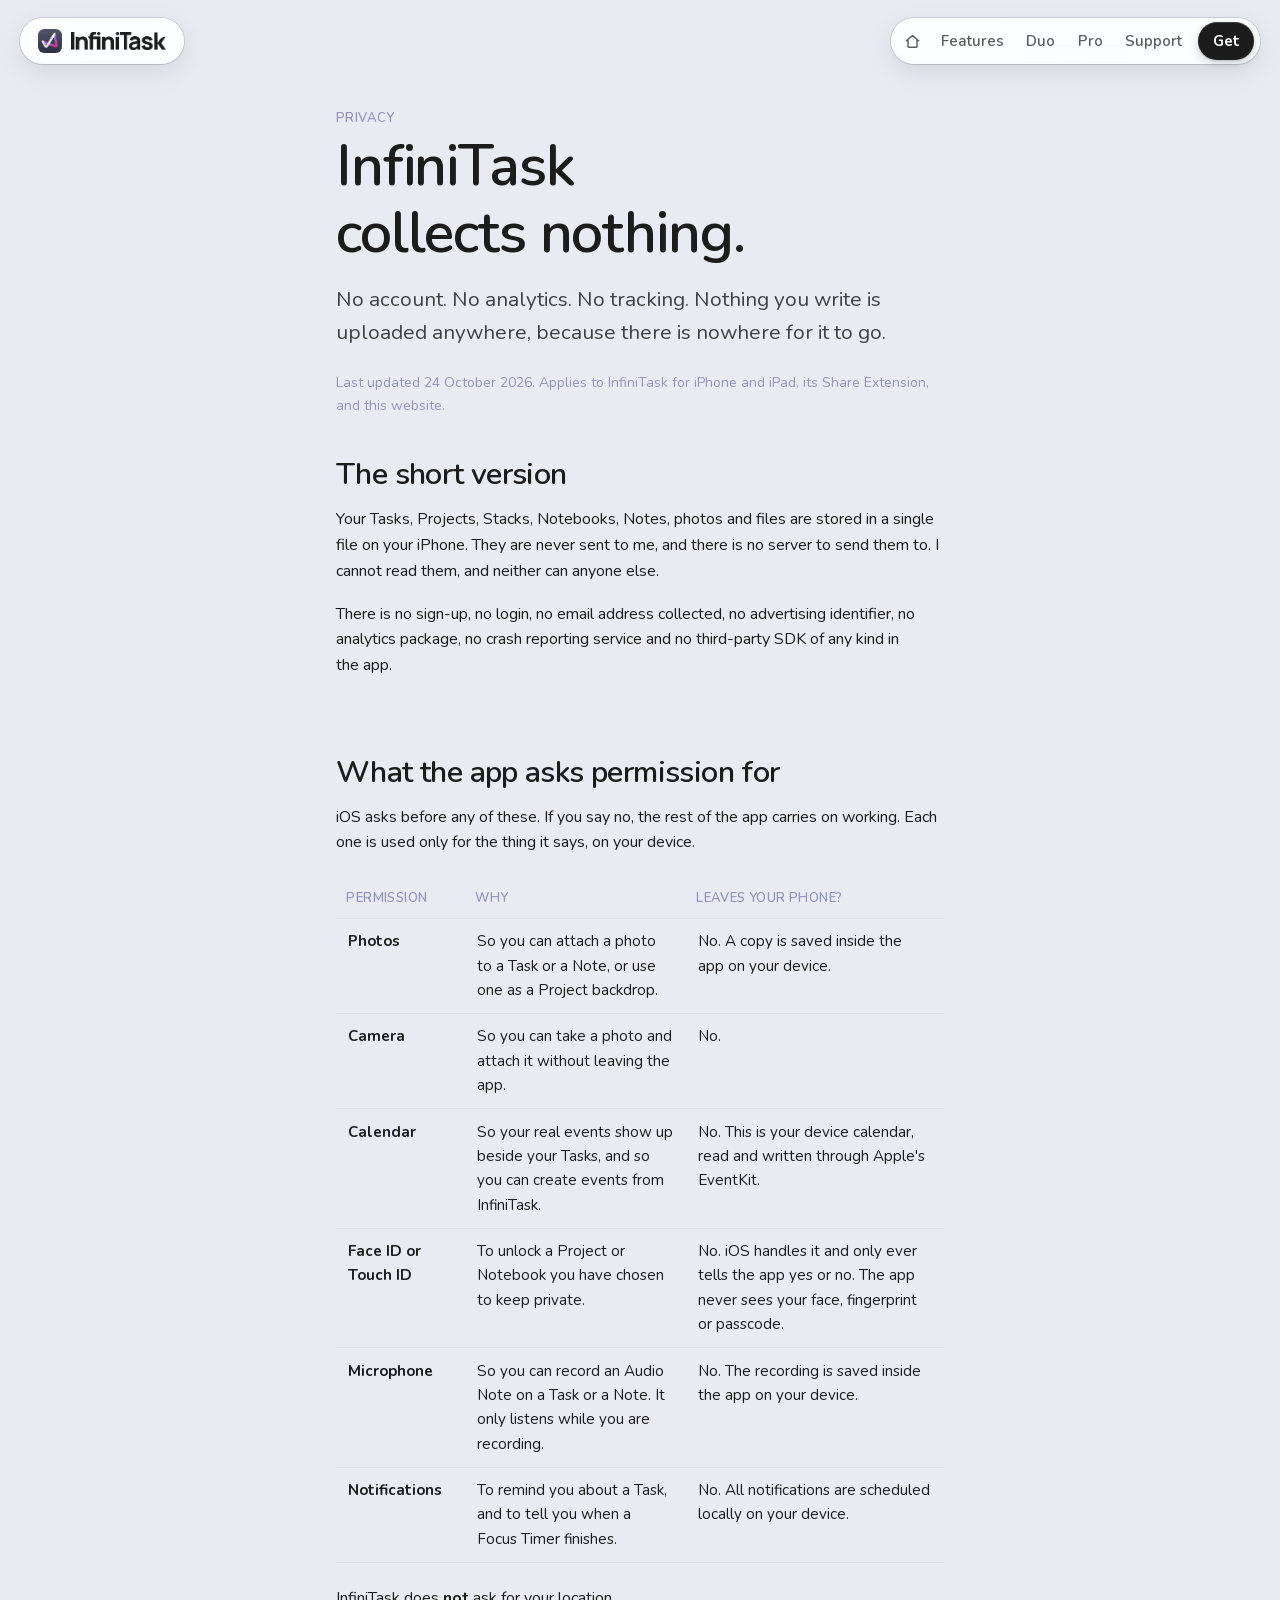
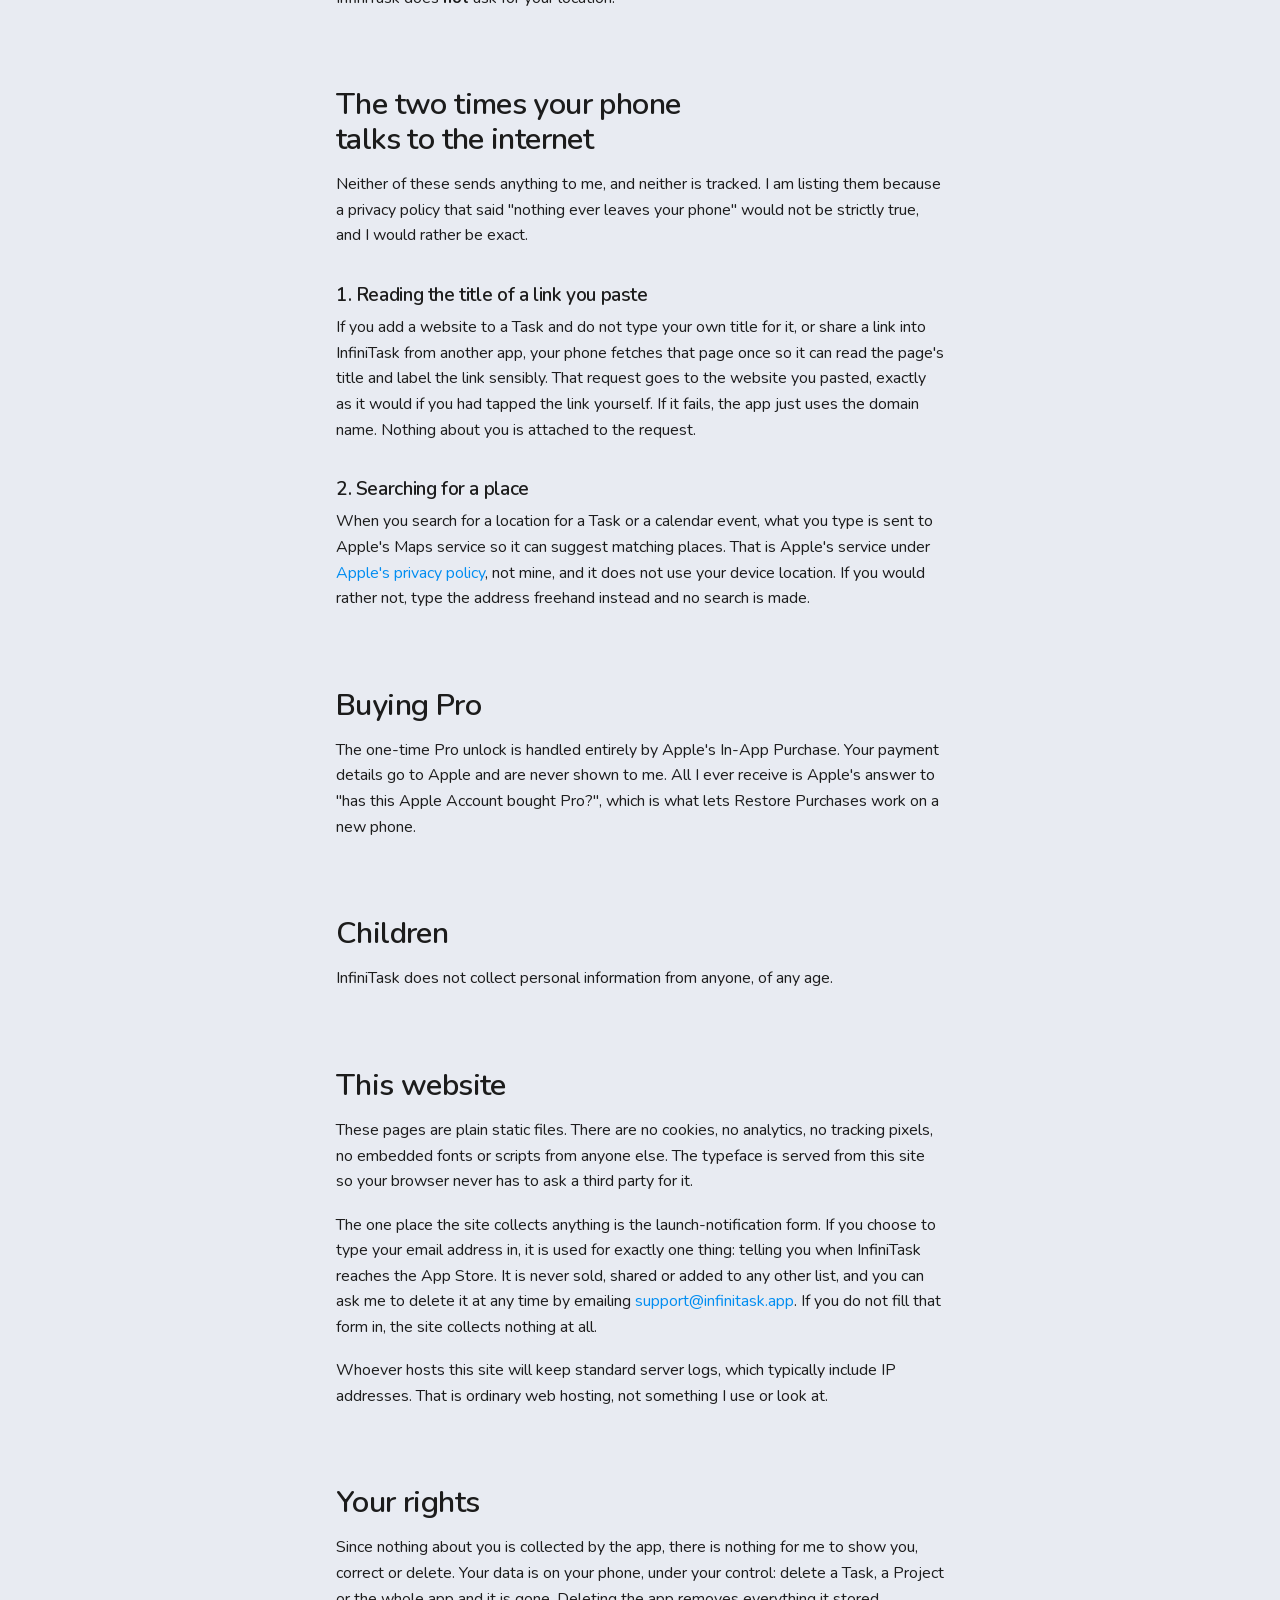
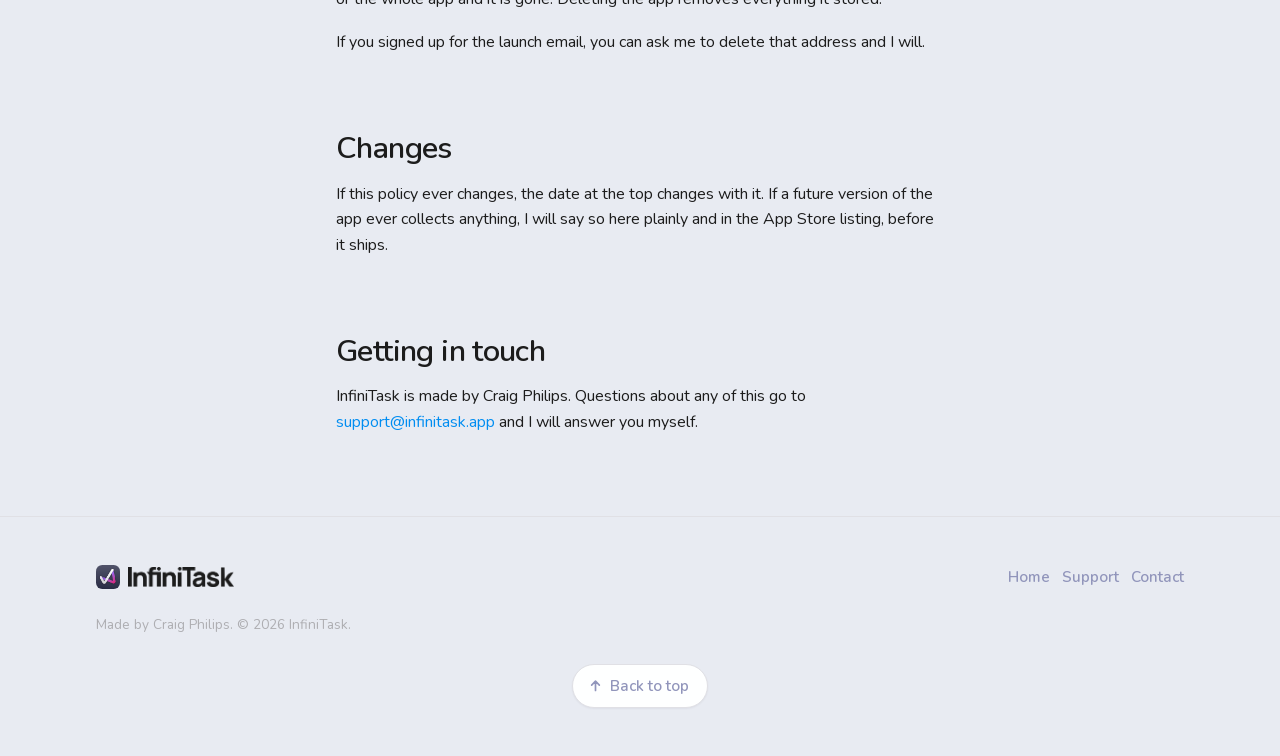
==== commit cdedbb0d: "Start-screen carousel, brand pill, App Store badge and Pricing confetti - Start screen: Apple-style " ====
--- a/privacy.html
+++ b/privacy.html
@@ -14,13 +14,19 @@
 <meta name="theme-color" media="(prefers-color-scheme: light)" content="#E8EBF2">
 <meta name="theme-color" media="(prefers-color-scheme: dark)" content="#1E2030">
 <script>document.documentElement.className += ' js';</script>
-<link rel="stylesheet" href="css/site.css?v=20261025211221">
+<link rel="stylesheet" href="css/site.css?v=20261115181500">
 </head>
 <body>
 
 <div class="veil" aria-hidden="true"><i></i><i></i><i></i><i></i><i></i><i></i></div>
 
 <header class="nav" id="nav">
+  <!-- Brand pill, top left: wide windows only, and only once you have
+       scrolled (see .nav__brand in site.css). -->
+  <a class="nav__brand nav__pill" href="index.html" aria-label="InfiniTask home">
+    <img class="nav__mark" src="img/icon/app-icon.webp" alt="" width="460" height="460">
+    <span class="nav__word">InfiniTask</span>
+  </a>
   <nav class="nav__links nav__pill" aria-label="Main">
     <a class="nav__home" href="index.html#top" aria-label="Home" title="Home"><svg viewBox="0 0 20 20" aria-hidden="true" focusable="false"><path d="M2.7 9.1 10 3.1l7.3 6M4.7 7.7v8.1c0 .5.4.9.9.9h8.8c.5 0 .9-.4.9-.9V7.7" fill="none" stroke="currentColor" stroke-width="1.7" stroke-linecap="round" stroke-linejoin="round"/></svg></a>
     <a href="index.html#features">Features</a>
@@ -144,6 +150,6 @@
   </div>
 </footer>
 
-<script src="js/site.js?v=20261025211221"></script>
+<script src="js/site.js?v=20261115181500"></script>
 </body>
 </html>
--- a/css/site.css
+++ b/css/site.css
@@ -307,9 +307,6 @@
 @media (prefers-reduced-motion: reduce) {
   /* nothing animates here; the grain is static and stays */
 }
-/* The morphing icon starts here now rather than in the hero, so the slot needs
-   air under it before the label. */
-.band--bridge .brand-slot { margin-bottom: clamp(1rem, 2.5vw, 1.6rem); }
 .band--bridge .pillars { margin-top: clamp(2.5rem, 5vw, 3.5rem); }
 .band--bridge h2,
 .band--bridge .lede { color: #fff; opacity: 1; }
@@ -317,6 +314,18 @@
    and the .82 alpha alone dropped it to 3.76. */
 .band--bridge .section-label { color: #fff; }
 .band--edge { border-block: 1px solid var(--divider); }
+
+/* The Pricing section's confetti (site.js draws it). Over the cards, never in
+   the way of a click, and feathered in at the section's top edge so pieces
+   come out of the page there rather than from a hard line. */
+[data-confetti] { position: relative; }
+.confetti {
+  position: absolute; inset: 0; z-index: 3;
+  width: 100%; height: 100%;
+  pointer-events: none;
+  -webkit-mask-image: linear-gradient(transparent, #000 5rem);
+          mask-image: linear-gradient(transparent, #000 5rem);
+}
 
 /* -------------------------------------------------- nav
    A floating split nav: a transparent fixed rail holding two pills, brand on
@@ -471,6 +480,58 @@
   }
 }
 
+/* ---------------- brand pill (Craig, 2026-11-15)
+   Icon and wordmark in the same glass as the links pill, and exactly its
+   height, top left, linking home. Wide windows only. It is not there when the
+   page opens: it slides down from above the screen and fades in as the start
+   screen's own logo goes up under the nav, and back up when that returns, so
+   the two are never on screen together (site.js adds .has-brand). */
+.nav__brand { display: none; }
+@media (min-width: 1024px) {
+  .nav__brand {
+    display: flex; align-items: center; gap: .55rem;
+    height: var(--nav-pill-h);
+    margin-right: auto;              /* the links pill stays on the right */
+    padding: 12px 18px;              /* Craig, 2026-11-15. The pill keeps the links pill's 46px
+                                        height; the 24px icon sits centred in it */
+    border-radius: 999px;
+    text-decoration: none;
+    opacity: 0; visibility: hidden; pointer-events: none;
+    transform: translateY(calc(-100% - 20px));
+    transition: transform .5s cubic-bezier(.2, .7, .3, 1), opacity .35s ease,
+                visibility 0s linear .5s;
+  }
+  .nav.has-brand .nav__brand {
+    opacity: 1; visibility: visible; pointer-events: auto;
+    transform: none;
+    transition: transform .55s cubic-bezier(.2, .7, .3, 1), opacity .45s ease,
+                visibility 0s;
+  }
+  .nav__brand .nav__mark { width: 24px; height: 24px; }
+  .nav__brand .nav__word { width: calc(18px * 900 / 170); height: 18px; }   /* the asset's 900 x 170 */
+  .nav--bottom .nav__brand { display: none; }
+}
+.nav__brand:hover { text-decoration: none; }
+.nav__brand:focus-visible { outline: 2px solid var(--blue); outline-offset: 3px; }
+
+/* The links pill does the same on the home page (Craig, 2026-11-15): not
+   there on first load, it comes down with the brand pill once the start
+   screen's logo goes up under the nav. Only where index.html sets
+   .nav--reveal, so Support and Privacy keep their links from the start; only
+   on wide windows, like the brand pill; never in the bottom nav. Hidden by
+   opacity rather than visibility so it stays in the tab order, and keyboard
+   focus brings it straight in. html.js keeps it in place without script. */
+@media (min-width: 1024px) {
+  html.js .nav--reveal .nav__links {
+    transition: transform .55s cubic-bezier(.2, .7, .3, 1), opacity .45s ease;
+  }
+  html.js .nav--reveal:not(.has-brand):not(.nav--bottom) .nav__links:not(:focus-within) {
+    opacity: 0; pointer-events: none;
+    transform: translateY(calc(-100% - 20px));
+    transition: transform .5s cubic-bezier(.2, .7, .3, 1), opacity .35s ease;
+  }
+}
+
 .nav__links {
   display: flex; align-items: center; gap: 2px;
   padding: 0 6px;
@@ -685,120 +746,142 @@
 }
 
 /* -------------------------------------------------- start screen
-   The first thing anyone sees, built to feel like the app's own first screen:
-   light, quiet, one thing to look at. Everything that used to shout here (the
-   positioning paragraph, the four pillars) moved down into the band below,
-   which is where Learn more lands. */
+   Craig's mock (2026-11-15), modelled on apple.com/iphone: brand and two
+   buttons across the top, then three cards, one per device, that move along
+   on a timer, with progress bottom left and arrows bottom right.
+
+   Every size here was measured off the mock, which is drawn at 1929px wide:
+   the edge is 100px there, a card is 1453 x 878, and so on. They are written
+   as shares of the section's width (cqw) so the whole thing scales as one,
+   with clamps at both ends. */
 .start {
   position: relative;
   isolation: isolate;
-  /* A screenful, like the app's own first screen, and it keeps the seam with
-     the band below off the fold so the blue has somewhere to arrive from. */
-  min-height: 100svh;
-  display: grid; align-content: center;
+  container: start / inline-size;
+  /* No min-height: on a desktop the header, card and controls already fill
+     the screen, and on a tall tablet a full-height box only centred them in
+     a band of empty page. */
   background: var(--app-bg);
-  padding-top: calc(var(--nav-h) + clamp(.5rem, 3vw, 2rem));
-  padding-bottom: clamp(3rem, 8vw, 6rem);
-  /* clip, not hidden: hidden on one axis forces the other to auto, and the
-     devices lean past the grid edge on a narrow window. */
+  padding-top: calc(var(--nav-h) + clamp(1.25rem, min(4.6cqw, 6svh), 5.5rem));
+  padding-bottom: clamp(2.25rem, min(5cqw, 6svh), 5rem);
+  /* clip, not hidden: hidden on one axis forces the other to auto. */
   overflow-x: clip;
   overflow-y: visible;
-}
-
-/* The blue is a layer rather than a background, so its opacity can be driven
-   from scroll: the page opens on the flat app ground and the colour rises into
-   view on the way down. By the time the seam with the band below is anywhere
-   near the viewport the ramp is finished, so the two meet on the same value. */
-.start__blue {
-  position: absolute; inset: 0; z-index: -1;
-  /* What moves is how far UP the blue reaches, not the whole layer's opacity.
-     Fading a flat layer in from zero leaves the section's last pixel light
-     while the band below is already #6657DE, and the seam steps the moment you
-     scroll one pixel. Anchoring the final stop at 100% means the two always
-     meet on the same value, whatever the reach happens to be. */
-  --reach: 15%;
-  /* Purple, Craig's #6657DE (2026-10-24); it used to rise into blue. The
-     class keeps its old name because site.js finds it by that. */
-  background: linear-gradient(to bottom,
-    rgba(102, 87, 222, 0)   calc(100% - var(--reach)),
-    rgba(102, 87, 222, .55) calc(100% - var(--reach) * .34),
-    #6657DE 100%);
-  pointer-events: none;
-}
-html:not(.js) .start__blue { --reach: 70%; }   /* no JS, no scroll ramp */
-/* Hidden on arrival (Craig, 2026-10-24): the first screen opens on the plain
-   app ground, with no purple hem, and the layer fades in the moment you scroll
-   or press Learn more (site.js adds .is-on). This trades against the seam note
-   above: for the length of the fade the section's foot is lighter than the
-   band below, so the fade is kept short enough to be over within the first
-   scroll. Without JS the layer is simply there. */
-html.js .start__blue { opacity: 0; transition: opacity .8s ease; }
-html.js .start__blue.is-on { opacity: 1; }
-@media (prefers-reduced-motion: reduce) { html.js .start__blue { transition: none; } }
-
-.start__inner {
-  display: grid;
-  gap: clamp(2.25rem, 5vw, 3.5rem);
-  grid-template-columns: 1fr;
-  align-items: center;
-}
-@media (min-width: 900px) {
-  /* Wider than the page grid, and most of it goes to the devices. */
-  .start__inner {
-    max-width: 1320px;
-    grid-template-columns: minmax(290px, .55fr) 1.45fr;
-    gap: clamp(2rem, 4vw, 3.5rem);
-  }
-}
-
-.start__copy { text-align: center; }
-@media (min-width: 900px) { .start__copy { text-align: left; } }
-
-.start__mark {
-  display: block; width: clamp(68px, 8.5vw, 96px); height: auto;
-  margin: 0 auto clamp(.8rem, 1.6vw, 1.1rem);
+
+  /* Where the header, the first card and the controls line up. 100px at the
+     mock's width, and on a wide screen it grows so the content stays a
+     1730px column rather than stretching. */
+  --edge: max(clamp(16px, 5.2cqw, 100px), calc((100cqw - 1730px) / 2));
+  --card-w: calc((100cqw - var(--edge) * 2) * .84);
+  /* 1453 x 773 at the mock's width: the mock's card was 878 tall, and Craig
+     took 12% off it (2026-11-15). Held unless the window is too short for it,
+     in which case the card gets wider rather than pushing its own bottom off
+     the first screen. The devices are sized off the card's height (see --u),
+     so they shrink with it and nothing inside overflows. */
+  --card-h: min(calc(var(--card-w) / 1.881), max(440px, calc(100svh - 240px)));
+  --card-gap: clamp(12px, 2.6cqw, 50px);
+}
+
+
+/* ---------------- header: icon, wordmark and line on the left, buttons right */
+.start__head {
+  display: flex; flex-wrap: wrap; align-items: center; justify-content: space-between;
+  gap: 1.1rem 2rem;
+  padding-inline: var(--edge);
+  /* Craig's mock, 2026-11-15: a 64px icon, a 42px wordmark, and both
+     buttons 42px tall, level with the wordmark's top and foot. Phones keep
+     a smaller icon and wordmark (see the 699px block). */
+  --brand-icon: 64px;
+  --brand-word-h: 42px;
+  --head-btn-h: 42px;
+}
+.start__brand {
+  display: flex; align-items: center;
+  gap: clamp(.65rem, 1.2cqw, 1.45rem);
+  min-width: 0;
+}
+.start__icon {
+  flex: none;
+  width: var(--brand-icon); height: var(--brand-icon);
+  border-radius: 22.5%;
+}
+/* The line sits on the wordmark's baseline, as in the mock, and drops under
+   it when there is no room beside it. */
+.start__names {
+  display: flex; flex-wrap: wrap; align-items: flex-end;
+  column-gap: clamp(.8rem, 1.6cqw, 1.95rem); row-gap: .3rem;
+  min-width: 0;
 }
 .start__wordmark {
-  margin: 0 auto .45rem;
+  margin: 0;
   color: var(--text-1);
-  font-size: clamp(2.3rem, 6vw, 3.5rem); font-weight: 600;
-  letter-spacing: -.02em; line-height: 1;
-}
-/* Same masked wordmark the old hero used, but taking its colour from the text
-   token rather than a hardcoded white, so it inverts with the theme. */
+  font-size: clamp(2rem, 4.2cqw, 4.5rem); font-weight: 700;
+  letter-spacing: -.03em; line-height: 1;
+}
+/* The masked wordmark artwork, taking its colour from the text token so it
+   inverts with the theme. */
 @supports ((-webkit-mask-image: url('')) or (mask-image: url(''))) {
   .start__wordmark {
-    width: clamp(196px, 25vw, 240px);   /* 240 at full size, per Craig */
+    width: calc(var(--brand-word-h) * 900 / 170);   /* the artwork is 900 x 170 */
     aspect-ratio: 900 / 170;
     text-indent: -200vw; overflow: hidden; white-space: nowrap;
     background-color: currentColor;
-    -webkit-mask: url('../img/logo/wordmark-white.png') no-repeat center / contain;
-            mask: url('../img/logo/wordmark-white.png') no-repeat center / contain;
+    -webkit-mask: url('../img/logo/wordmark-white.png') no-repeat left center / contain;
+            mask: url('../img/logo/wordmark-white.png') no-repeat left center / contain;
   }
 }
 .start__sub {
-  margin: 0 0 clamp(1.3rem, 2.6vw, 1.8rem);
+  margin: 0 0 -.18em;           /* text baseline onto the wordmark's foot */
   color: var(--section-header);
-  font-size: clamp(1rem, 1.7vw, 1.15rem); font-weight: 500;
+  font-size: clamp(.95rem, 1.15cqw, 1.4rem); font-weight: 500;
+  line-height: 1.25;
 }
 
 .start__actions {
-  display: flex; flex-wrap: wrap; align-items: center; justify-content: center;
-  gap: 1.15rem; margin: 0 0 1.05rem;
-}
-/* Inverts with the theme, which is also what Apple's own badge does: there is
-   a black one for light backgrounds and a white one for dark, and you pick per
-   background rather than shipping one of them everywhere. On the dark page the
-   black pill all but vanished into it. */
-/* Apple's own badge artwork, used as supplied. Their Marketing Resources and
-   Identity Guidelines govern it, so this rule deliberately does almost nothing:
-   no background, no border, no radius, no shadow, and nothing on hover or
-   active, because "don't modify, angle, or animate the badge" rules out the
-   lift every other button on this page has.
-   The black badge carries Apple's own #a6a6a6 border, which is what keeps it
-   legible on the dark theme, so one unmodified file serves both.
-   Height is above the 40px onscreen minimum, and .start__actions' 1.15rem gap
-   clears the required quarter-of-the-height of free space on every side. */
+  display: flex; flex-wrap: wrap; align-items: center;
+  gap: 12px;
+  margin: 0;
+}
+/* Rounded rectangles the size and shape of Apple's badge beside them, as in
+   Craig's mock (2026-11-15): 8px is the badge's own corner at this height.
+   Inverted on a dark page so the dark one does not vanish into it. */
+.start__cta {
+  display: inline-flex; align-items: center; justify-content: center;
+  height: var(--head-btn-h);
+  padding-inline: 1.15rem;
+  border-radius: 8px;
+  font-size: .95rem; font-weight: 600;
+  white-space: nowrap; text-decoration: none;
+  transition: transform .15s ease, filter .15s ease, box-shadow .15s ease;
+}
+.start__cta:hover { text-decoration: none; transform: translateY(-1px); }
+.start__cta:active { transform: translateY(0) scale(.98); }
+.start__cta:focus-visible { outline: 2px solid var(--blue); outline-offset: 3px; }
+/* --get is not on the page for now: Apple's badge took its place (2026-11-15). */
+.start__cta--get  { background: #000; color: #fff; }
+.start__cta--get:hover { filter: brightness(1.35); }
+.start__cta--more {
+  width: calc(var(--head-btn-h) * 119.66407 / 40);   /* the badge's width */
+  padding-inline: 0;
+  background: #fff; color: var(--text-1);
+  box-shadow: 0 1px 2px rgba(14, 16, 30, .06);
+}
+.start__cta--more:hover { box-shadow: 0 6px 16px rgba(14, 16, 30, .10); }
+@media (prefers-color-scheme: dark) {
+  :root:not([data-theme='light']) .start__cta--get  { background: #fff; color: #000; }
+  :root:not([data-theme='light']) .start__cta--get:hover { filter: brightness(.92); }
+  :root:not([data-theme='light']) .start__cta--more { background: var(--card-bg); color: var(--text-1); }
+}
+:root[data-theme='dark'] .start__cta--get  { background: #fff; color: #000; }
+:root[data-theme='dark'] .start__cta--get:hover { filter: brightness(.92); }
+:root[data-theme='dark'] .start__cta--more { background: var(--card-bg); color: var(--text-1); }
+
+/* Apple's own badge artwork, used as supplied, kept for when the App Store
+   link goes live (see the note in index.html). Their Marketing Resources and
+   Identity Guidelines govern it, so this rule deliberately does almost
+   nothing: no background, no border, no radius, no shadow, and nothing on
+   hover or active, because "don't modify, angle, or animate the badge" rules
+   out the lift every other button on this page has. */
 .start__store {
   display: inline-block;
   line-height: 0;              /* no descender gap under the artwork */
@@ -806,71 +889,254 @@
 }
 .start__store img {
   display: block;
-  width: auto; height: 46px;   /* minimum is 40px */
+  width: auto; height: var(--head-btn-h);   /* Apple's minimum is 40px */
 }
 .start__store:hover { text-decoration: none; }
 .start__store:focus-visible { outline: 2px solid var(--blue); outline-offset: 4px; }
-
-.start__more { color: var(--blue); font-weight: 600; font-size: 1.02rem; }
-.start__more:hover { text-decoration: underline; }
-
-.start__req { margin: 0; color: var(--section-header); font-size: .78rem; line-height: 1.5; }
-
-@media (min-width: 900px) {
-  .start__mark, .start__wordmark { margin-inline: 0; }
-  .start__wordmark { -webkit-mask-position: left center; mask-position: left center; }
-  .start__actions { justify-content: flex-start; }
-}
-
-/* ---------------- the device cluster
-   Laid out from Craig's mock (2026-10-24). The Duo and the iPhone stand
-   together on the stage's bottom edge, the iPhone overlapping the Duo's right
-   end. The iPad stands taller behind both, its top well above theirs and its
-   foot hidden behind them. The Duo is the point of it: it is in front, arrives
-   last on load and travels furthest, so the eye finishes there.
-
-   Every % below is measured off the mock, as a share of the stage's width
-   (left, width) or height (top): stage 759 x 728, iPad 450 wide at 231 / 0,
-   Duo 610 wide at 0, iPhone 222 wide at 537. Heights follow from each frame's
-   own proportions. The stage is capped so the whole cluster, the iPad's top
-   included, still fits a short laptop screen under the nav. */
-.start__stage {
+/* Black badge on a light page, white on a dark one, as the black button was. */
+.start__store .start__store-dark { display: none; }
+@media (prefers-color-scheme: dark) {
+  :root:not([data-theme='light']) .start__store .start__store-light { display: none; }
+  :root:not([data-theme='light']) .start__store .start__store-dark  { display: block; }
+}
+:root[data-theme='dark'] .start__store .start__store-light { display: none; }
+:root[data-theme='dark'] .start__store .start__store-dark  { display: block; }
+/* Until launch (Craig, 2026-11-15): greyed out, and a span rather than a
+   link, so App Store submission finds no link to a listing that is not live.
+   Drop this class at launch and the badge shows as Apple supplies it. */
+.start__store--soon { opacity: .4; cursor: default; -webkit-user-select: none; user-select: none; }
+.start__store--soon img { -webkit-user-drag: none; }
+
+/* ---------------- the cards
+   A plain horizontal scroller with snap points, so a swipe, a trackpad and
+   the arrow keys all work with no script at all. site.js adds the timer, the
+   progress bar and the buttons on top.
+   The first card lines up with the header; each card after it snaps to the
+   same line, with the one before peeking in from the left. The trailing
+   spacer lets the last card reach that line too. */
+.tour { margin-top: clamp(1.5rem, min(6cqw, 7svh), 7.2rem); }
+
+.tour__track {
+  position: relative;            /* offsetLeft of the cards is measured from here */
+  display: flex; gap: var(--card-gap);
+  overflow-x: auto; overflow-y: hidden;
+  overscroll-behavior-x: contain;  /* a sideways swipe does not go Back */
+  scroll-snap-type: x mandatory;
+  scroll-padding-inline: var(--edge);
+  padding-inline-start: var(--edge);
+  scrollbar-width: none;
+  -webkit-overflow-scrolling: touch;
+}
+.tour__track::-webkit-scrollbar { display: none; }
+/* A spacer, not padding-inline-end: some Safari versions leave a flex
+   scroller's end padding out of the scrollable area. */
+.tour__track::after {
+  content: ''; flex: none;
+  width: calc(100cqw - var(--edge) - var(--card-w) - var(--card-gap));
+}
+@media (prefers-reduced-motion: no-preference) {
+  .tour__track { scroll-behavior: smooth; }
+}
+
+.tour__card {
   position: relative;
-  width: min(100%, 760px, calc((100svh - 13rem) * 1.0426));
-  aspect-ratio: 1.0426 / 1;
-  margin-inline: auto;
-}
-
-/* Frames, screen insets and corners come from the shared device frame rules
-   (see "device frame"); this block only places the three. */
-.start__dev {
-  position: absolute; bottom: 0;
-  box-shadow: 0 26px 54px rgba(16, 18, 32, .24);
-}
-
-.start__dev--pad   { z-index: 1; width: 59.29%; left: 30.43%; top: 0; bottom: auto; }
-.start__dev--duo   { z-index: 2; width: 80.37%; left: 0; }
-.start__dev--phone { z-index: 3; width: 29.25%; left: 70.75%; }
-
-/* They come in together, a beat apart, and settle. Duo last and furthest. */
-.start__dev {
-  opacity: 0; translate: 0 26px; scale: .965;
-  transition: opacity .85s ease, translate .85s cubic-bezier(.2, .7, .3, 1),
-              scale .85s cubic-bezier(.2, .7, .3, 1);
-}
-.start__dev--duo { translate: 0 42px; scale: .94; }
-.start.is-ready .start__dev { opacity: 1; translate: 0 0; scale: 1; }
-.start.is-ready .start__dev--pad   { transition-delay: .08s; }
-.start.is-ready .start__dev--phone { transition-delay: .20s; }
-.start.is-ready .start__dev--duo   { transition-delay: .34s; }
-
-html:not(.js) .start__dev { opacity: 1; translate: 0 0; scale: 1; }
-@media (prefers-reduced-motion: reduce) {
-  .start__dev { opacity: 1; translate: 0 0; scale: 1; transition: none; }
-}
-
-@media (max-width: 899px) {
-  .start__stage { max-width: 580px; }
+  flex: none;
+  width: var(--card-w);
+  height: var(--card-h);
+  border-radius: 24px;            /* Craig, 2026-11-15 */
+  overflow: hidden;               /* devices run off the card's edge */
+  scroll-snap-align: start;
+  scroll-snap-stop: always;
+  container-type: size;
+  /* One unit inside a card: 1% of its height while the card holds the mock's
+     proportions, and the width-led value once it is taller than that (on a
+     phone), so sizes follow whichever edge is tighter. Everything in the card
+     is a multiple of it. At the mock's width a card is 188u wide. */
+  --u: min(1cqh, 1.881cqw);
+}
+.tour__card--duo   { background: #FFFFFF; color: #1C1C1C; --ink-2: #6E6E84; --stage-gap: 5; }
+.tour__card--phone { background: #2D3146; color: #FFFFFF; --ink-2: rgba(255, 255, 255, .86); --stage-gap: 8; }
+.tour__card--pad   {
+  background: linear-gradient(to bottom, #6B6D8A 0%, #4C4E67 50%, #2E3247 100%);
+  /* Full white: the line sits on the gradient's lightest part. */
+  color: #FFFFFF; --ink-2: #FFFFFF; --stage-gap: 12;
+}
+
+.tour__copy {
+  position: absolute; z-index: 1;
+  top: calc(var(--u) * 7); left: calc(var(--u) * 7.2); right: calc(var(--u) * 7.2);
+}
+.tour__title {
+  margin: 0;
+  color: inherit;
+  /* Smaller and a weight lighter than the mock's (Craig, 2026-11-15): about
+     51px semibold on a 773px card, where it was 68px bold on an 878px one. */
+  font-size: max(1.45rem, calc(var(--u) * 6.6)); font-weight: 600;
+  letter-spacing: -.02em; line-height: 1.04;
+}
+.tour__sub {
+  margin: calc(var(--u) * .9) 0 0;
+  color: var(--ink-2);
+  font-size: max(.9rem, calc(var(--u) * 2.5)); font-weight: 500;
+  line-height: 1.3;
+}
+.tour__note {
+  position: absolute; z-index: 1;
+  right: calc(var(--u) * 5.4); bottom: calc(var(--u) * 3.6);
+  margin: 0;
+  color: var(--ink-2);
+  font-size: max(.7rem, calc(var(--u) * 1.85)); font-weight: 500;
+  line-height: 1.2;
+}
+/* "Learn more" goes to the Pro section, underlined like the Pro caveat's link
+   (Craig, 2026-11-15). The site's blue on the white Duo card; on the two dark
+   cards the dark-mode blue, as the usual one is too dim to read there. */
+.tour__note a { color: var(--tour-link, var(--blue)); text-decoration: underline; }
+.tour__note a:hover { text-decoration: underline; }
+.tour__note a:focus-visible { outline: 2px solid currentColor; outline-offset: 2px; border-radius: 2px; }
+.tour__card--phone, .tour__card--pad { --tour-link: #4DB0FF; }
+
+/* The devices stand in a row under the copy, centred on one line, each
+   sized by its height in card units. These started as the mock's sizes; when
+   the card lost 12% of its height they were raised a little and the gaps
+   widened, so the rows still span the card as the mock's did rather than
+   shrinking into its left-hand side, and the opened Duo still runs off the
+   right edge. */
+.tour__stage {
+  position: absolute;
+  top: calc(var(--u) * 21); bottom: calc(var(--u) * 7);
+  left: calc(var(--u) * 7); right: 0;
+  display: flex; align-items: center;
+  gap: calc(var(--u) * var(--stage-gap));
+}
+.tour__dev {
+  position: relative;             /* the screenshot and frame are placed in it */
+  flex: none;
+  height: calc(var(--u) * var(--h) * var(--dev-scale, 1));
+  box-shadow: 0 calc(var(--u) * 1.6) calc(var(--u) * 4) rgba(16, 18, 32, .16);
+}
+.tour__dev--duo-folded { --h: 58.5; }
+.tour__dev--duo-land   { --h: 41.9; }
+.tour__dev--duo        { --h: 58.9; }
+.tour__dev--phone      { --h: 71; }
+.tour__dev--pad        { --h: 70; }
+.tour__dev--pad-land   { --h: 67; }
+
+/* ---------------- progress, pause and arrows
+   As wide as a card, so the arrows end on the card's right edge. */
+.tour__controls {
+  display: flex; align-items: center; justify-content: space-between; gap: 1rem;
+  width: var(--card-w);
+  margin: clamp(1rem, min(3.2cqw, 4svh), 3.9rem) 0 0 var(--edge);
+}
+html:not(.js) .tour__controls { display: none; }   /* nothing to drive them */
+
+.tour__time { display: flex; align-items: center; gap: clamp(.6rem, 1.1cqw, 1.2rem); min-width: 0; }
+
+/* One bar for the whole run: it fills a third per card, over that card's
+   time, so it reads as how far through the tour you are. The fill is a full
+   pill slid in from the left inside a clip that is itself a pill, so both
+   ends stay round at any length and the motion is a transform. */
+.tour__bar {
+  position: relative; flex: none;
+  width: clamp(120px, calc(var(--card-w) * .39), 568px);
+  height: clamp(10px, 1.35cqw, 26px);
+  border-radius: 999px;
+  background: #D7D7E3;
+}
+.tour__fill-clip {
+  position: absolute; inset: clamp(2px, .2cqw, 4px);
+  border-radius: 999px; overflow: hidden;
+}
+.tour__fill {
+  display: block; width: 100%; height: 100%;
+  border-radius: 999px;
+  background: #FFFFFF;
+  /* At rest it shows the end of the current card's third, which is also all
+     anyone who prefers reduced motion sees. */
+  transform: translateX(calc((var(--to, .3334) - 1) * 100%));
+}
+.tour__fill.is-running { animation: tour-fill var(--tour-time, 6s) linear both; }
+.tour.is-held .tour__fill { animation-play-state: paused; }
+@keyframes tour-fill {
+  from { transform: translateX(calc((var(--from, 0) - 1) * 100%)); }
+  to   { transform: translateX(calc((var(--to, .3334) - 1) * 100%)); }
+}
+/* Three invisible buttons over the bar's thirds: click a third to jump to
+   that card. Taller than the bar so they are a fair target on a phone. */
+.tour__seg {
+  position: absolute; top: -10px; bottom: -10px;
+  width: calc(100% / 3);
+  padding: 0; border: 0; background: none; cursor: pointer;
+  border-radius: 999px;
+}
+.tour__seg:nth-of-type(1) { left: 0; }
+.tour__seg:nth-of-type(2) { left: calc(100% / 3); }
+.tour__seg:nth-of-type(3) { left: calc(100% / 3 * 2); }
+.tour__seg:focus-visible { outline: 2px solid var(--blue); outline-offset: -6px; }
+
+.tour__pause, .tour__arrow {
+  display: grid; place-items: center; flex: none;
+  padding: 0; border: 0; border-radius: 50%;
+  background: #F9F9FB; color: #7D7F96;
+  box-shadow: 0 1px 2px rgba(14, 16, 30, .06), 0 6px 18px rgba(14, 16, 30, .08);
+  cursor: pointer;
+  transition: transform .15s ease, box-shadow .15s ease, color .15s ease;
+}
+.tour__pause:hover, .tour__arrow:hover {
+  color: #3E4060; transform: translateY(-1px);
+  box-shadow: 0 1px 2px rgba(14, 16, 30, .06), 0 10px 24px rgba(14, 16, 30, .12);
+}
+.tour__pause:active, .tour__arrow:active { transform: scale(.96); }
+.tour__pause:focus-visible, .tour__arrow:focus-visible { outline: 2px solid var(--blue); outline-offset: 3px; }
+
+/* The pause button is not in the mock. It is here because anything that moves
+   on its own for more than five seconds needs a way to stop it (WCAG 2.2.2),
+   and Apple's gallery carries one too. */
+.tour__pause { width: clamp(32px, 2.3cqw, 44px); height: clamp(32px, 2.3cqw, 44px); }
+.tour__pause svg { width: 46%; height: 46%; }
+.tour__icon-play { display: none; }
+.tour.is-paused .tour__icon-play { display: block; }
+.tour.is-paused .tour__icon-pause { display: none; }
+@media (prefers-reduced-motion: reduce) { .tour__pause { display: none; } }   /* never plays */
+
+.tour__arrows { display: flex; gap: clamp(.6rem, 2.4cqw, 3.3rem); }
+.tour__arrow { width: clamp(42px, 3.32cqw, 64px); height: clamp(42px, 3.32cqw, 64px); }
+.tour__arrow svg { width: 42%; height: 42%; }
+
+@media (prefers-color-scheme: dark) {
+  :root:not([data-theme='light']) .tour__bar { background: #33364F; }
+  :root:not([data-theme='light']) .tour__fill { background: #D9DBEC; }
+  :root:not([data-theme='light']) .tour__pause,
+  :root:not([data-theme='light']) .tour__arrow { background: var(--card-bg); color: #A9ACC8; box-shadow: none; }
+  :root:not([data-theme='light']) .tour__pause:hover,
+  :root:not([data-theme='light']) .tour__arrow:hover { color: #FFFFFF; box-shadow: none; }
+}
+:root[data-theme='dark'] .tour__bar { background: #33364F; }
+:root[data-theme='dark'] .tour__fill { background: #D9DBEC; }
+:root[data-theme='dark'] .tour__pause,
+:root[data-theme='dark'] .tour__arrow { background: var(--card-bg); color: #A9ACC8; box-shadow: none; }
+:root[data-theme='dark'] .tour__pause:hover,
+:root[data-theme='dark'] .tour__arrow:hover { color: #FFFFFF; box-shadow: none; }
+
+/* ---------------- narrower windows
+   A tablet keeps the row but gives the cards more height, so the devices
+   stay big and the last one runs off the edge. A phone gets tall cards, a
+   little wider, with the devices running off to the right. */
+@media (max-width: 999px) {
+  .start { --card-h: calc(var(--card-w) / 1.3); }
+}
+@media (max-width: 699px) {
+  .start {
+    --card-w: calc((100cqw - var(--edge) * 2) * .9);
+    --card-h: calc(var(--card-w) / .74);
+  }
+  /* Lifted clear of the footnote, which sits under the devices here. */
+  .tour__stage { top: calc(var(--u) * 25); bottom: calc(var(--u) * 10); }
+  .tour { --dev-scale: .92; }     /* the stage is shorter under the taller copy */
+  .tour__note { left: calc(var(--u) * 7.2); right: auto; }
+  /* The icon and wordmark at the sizes phones had before Craig's 64 / 42. */
+  .start__head { --brand-icon: 52px; --brand-word-h: calc(150px * 170 / 900); }
 }
 
 /* -------------------------------------------------- hero */
@@ -903,30 +1169,20 @@
 }
 .hero__inner { position: relative; z-index: 2; padding-block: clamp(2.5rem, 7vw, 4.5rem) 0; text-align: center; }
 
-/* ---------------- the morphing app icon
-   One element does both jobs: the big logo in the hero, and the small
-   back-to-top button pinned at the corner once you scroll. JS writes the
-   geometry in pixels each frame, so nothing swaps and nothing jumps. */
-.brand-slot { height: var(--brand-slot-h, 200px); }
-
-.brand {
-  position: fixed; top: 0; left: 0; z-index: 210;
-  display: block; width: 1px; height: 1px;   /* JS sizes and places it */
-  text-decoration: none;
-  -webkit-tap-highlight-color: transparent;
-}
-.brand:hover { text-decoration: none; }
-.brand__mark {
-  position: absolute; top: 0; left: 0;
-  max-width: none;               /* the global img rule would clamp it to the 1px parent */
+/* ---------------- the app icon above the headline
+   A plain image in the flow. It used to be fixed and morph into a pinned
+   corner button as you scrolled; that was taken out (Craig, 2026-11-14)
+   because it fought the scroll for no gain, and the nav pill's home button
+   and the footer's "back to top" already do that job. */
+.brand-logo {
+  display: block;
+  width: clamp(88px, 13vw, 124px);
+  height: auto;
+  margin-inline: auto;
+  margin-bottom: clamp(1rem, 2.5vw, 1.6rem);
   border-radius: 24%;
   box-shadow: 0 22px 50px rgba(30, 20, 70, .38);
-  transition: box-shadow .3s ease;
-}
-@supports ((-webkit-mask-image: url('')) or (mask-image: url(''))) {
-  }
-/* once it is the corner button it needs to read against whatever is behind */
-.brand.is-pinned .brand__mark { box-shadow: 0 2px 10px rgba(14, 16, 30, .22); }
+}
 /* Static wordmark above the headline. Deliberately not part of the morphing
    icon: it stays put and scrolls away with the rest of the hero. */
 .hero__wordmark {
@@ -1085,23 +1341,64 @@
      --fw/--fh  the PNG       --bx/--by/--bw/--bh/--br  the body and its corner
      --sx/--sy/--sw/--sh/--sr  where the screenshot goes (a few px into the
                                bezel, so no hairline of background shows) */
-.device, .start__dev {
+.device, .tour__dev {
   --frame: url('../img/frames/iphone.webp');
   --fw: 980; --fh: 2000;
   --bx: 19; --by: 13; --bw: 942; --bh: 1973; --br: 200;
   --sx: 46; --sy: 40; --sw: 887; --sh: 1919; --sr: 150;
 }
-.start__dev--pad {
-  --frame: url('../img/frames/ipad.webp');
-  --fw: 1478; --fh: 2000;
-  --bx: 62; --by: 62; --bw: 1354; --bh: 1876; --br: 116;
-  --sx: 141; --sy: 141; --sw: 1195; --sh: 1717; --sr: 30;
-}
-.start__dev--duo {
+/* Apple's official iPad Pro (M5) 13" bezel (Craig, 2026-11-15). Its screen
+   is 4:3 like the real one, where the old ipad.webp frame was narrower. */
+.tour__dev--pad {
+  --frame: url('../img/frames/ipad-pro.webp');
+  --fw: 1470; --fh: 1915;
+  --bx: 19; --by: 22; --bw: 1432; --bh: 1871; --br: 90;
+  --sx: 73; --sy: 75; --sw: 1324; --sh: 1765; --sr: 24;
+}
+.tour__dev--duo {
   --frame: url('../img/frames/duo.webp');
   --fw: 2000; --fh: 1453;
   --bx: 38; --by: 38; --bw: 1930; --bh: 1377; --br: 146;
   --sx: 74; --sy: 74; --sw: 1851; --sh: 1304; --sr: 95;
+}
+/* Apple's official folded Duo bezel (Craig, 2026-11-15), and it and the
+   iPad Pro turned on their sides. tools/build-hero-assets.py makes the files
+   and has the measurements: turning a frame swaps each rectangle's axes.
+   The folded Duo's screen corners differ, nearly square on the hinge side
+   and round on the other, so --sr is the small one and the bezel rounds the
+   rest; --br is the large one, so the body never pokes past the bezel. */
+.tour__dev--duo-folded {
+  --frame: url('../img/frames/duo-folded.webp');
+  --fw: 1083; --fh: 1506;
+  --bx: 11; --by: 24; --bw: 1042; --bh: 1458; --br: 150;
+  --sx: 59; --sy: 53; --sw: 965; --sh: 1400; --sr: 12;
+}
+.tour__dev--duo-land {
+  --frame: url('../img/frames/duo-folded-land.webp');
+  --fw: 1506; --fh: 1083;
+  --bx: 24; --by: 11; --bw: 1458; --bh: 1042; --br: 150;
+  --sx: 53; --sy: 59; --sw: 1400; --sh: 965; --sr: 12;
+}
+/* One radius cannot fit the folded Duo's screen: square on the hinge side
+   (12), round on the far side (120). Clipping the capture to the small one
+   left its far corners poking out past the bezel, so it gets four, each as a
+   share of its own axis (screen 965 x 1400 upright). Turned clockwise, the
+   hinge side becomes the top. */
+.tour__dev.tour__dev--duo-folded > img {
+  border-radius:
+    calc(12 / 965 * 100%) calc(120 / 965 * 100%) calc(120 / 965 * 100%) calc(12 / 965 * 100%) /
+    calc(12 / 1400 * 100%) calc(120 / 1400 * 100%) calc(120 / 1400 * 100%) calc(12 / 1400 * 100%);
+}
+.tour__dev.tour__dev--duo-land > img {
+  border-radius:
+    calc(12 / 1400 * 100%) calc(12 / 1400 * 100%) calc(120 / 1400 * 100%) calc(120 / 1400 * 100%) /
+    calc(12 / 965 * 100%) calc(12 / 965 * 100%) calc(120 / 965 * 100%) calc(120 / 965 * 100%);
+}
+.tour__dev--pad-land {
+  --frame: url('../img/frames/ipad-pro-land.webp');
+  --fw: 1915; --fh: 1470;
+  --bx: 22; --by: 19; --bw: 1871; --bh: 1432; --br: 90;
+  --sx: 75; --sy: 73; --sw: 1765; --sh: 1324; --sr: 24;
 }
 
 .device {
@@ -1110,13 +1407,13 @@
   margin-inline: auto;
   box-shadow: var(--shadow-device);
 }
-.device, .start__dev {
+.device, .tour__dev {
   aspect-ratio: var(--bw) / var(--bh);
   padding: 0;
   border-radius: calc(var(--br) / var(--bw) * 100%) / calc(var(--br) / var(--bh) * 100%);
   background: #000;
 }
-.device::after, .start__dev::after {
+.device::after, .tour__dev::after {
   content: ''; position: absolute; z-index: 2;
   left: calc(var(--bx) / var(--bw) * -100%);
   top: calc(var(--by) / var(--bh) * -100%);
@@ -1126,7 +1423,7 @@
   background: var(--frame) 0 0 / 100% 100% no-repeat;
   pointer-events: none;
 }
-.device > img, .device > .daynight__stack, .start__dev > img {
+.device > img, .device > .daynight__stack, .tour__dev > img {
   position: absolute; display: block;
   left: calc((var(--sx) - var(--bx)) / var(--bw) * 100%);
   top: calc((var(--sy) - var(--by)) / var(--bh) * 100%);
@@ -2222,6 +2519,17 @@
 .qs-feature > .feature__text,
 .qs-feature > .feature__art { position: relative; z-index: 1; }
 
+/* The content only comes to about 340px, which left this reading as a thin
+   strip between two much heavier rows. 960px is the height Craig asked for
+   (2026-11-14); .feature already centres its two columns, so the extra lands
+   as air above and below rather than pushing anything about. min-height, not
+   height, so a narrow desktop window whose tiles grow taller is never clipped.
+   Left off below the 860px breakpoint, where the row stacks and is already
+   taller than this: forcing it there would only add dead space on a phone. */
+@media (min-width: 860px) {
+  .qs-feature { min-height: 960px; }
+}
+
 /* The blur has to be clipped to the section or it bleeds into the bands above
    and below, which is worse the narrower the window gets, because the feature
    stacks and grows taller. The wrapper is exactly the section's height and
@@ -2239,7 +2547,12 @@
   position: absolute; inset: -10% 0;
   display: grid; gap: .6rem;
   grid-template-columns: repeat(auto-fill, minmax(150px, 1fr));
-  grid-auto-rows: 104px;
+  /* minmax, not a flat 104px. At 960px tall a fixed row height ran out of
+     blobs 576px down and left the bottom of the section bare, so the run in
+     the markup was doubled to 130 tiles, which fills it at the row height the
+     blobs were drawn for. The 1fr is the backstop for a display wide enough to
+     swallow those 130 in fewer rows: the wash stretches rather than stops. */
+  grid-auto-rows: minmax(104px, 1fr);
   filter: blur(34px);
   opacity: .32;
 }
